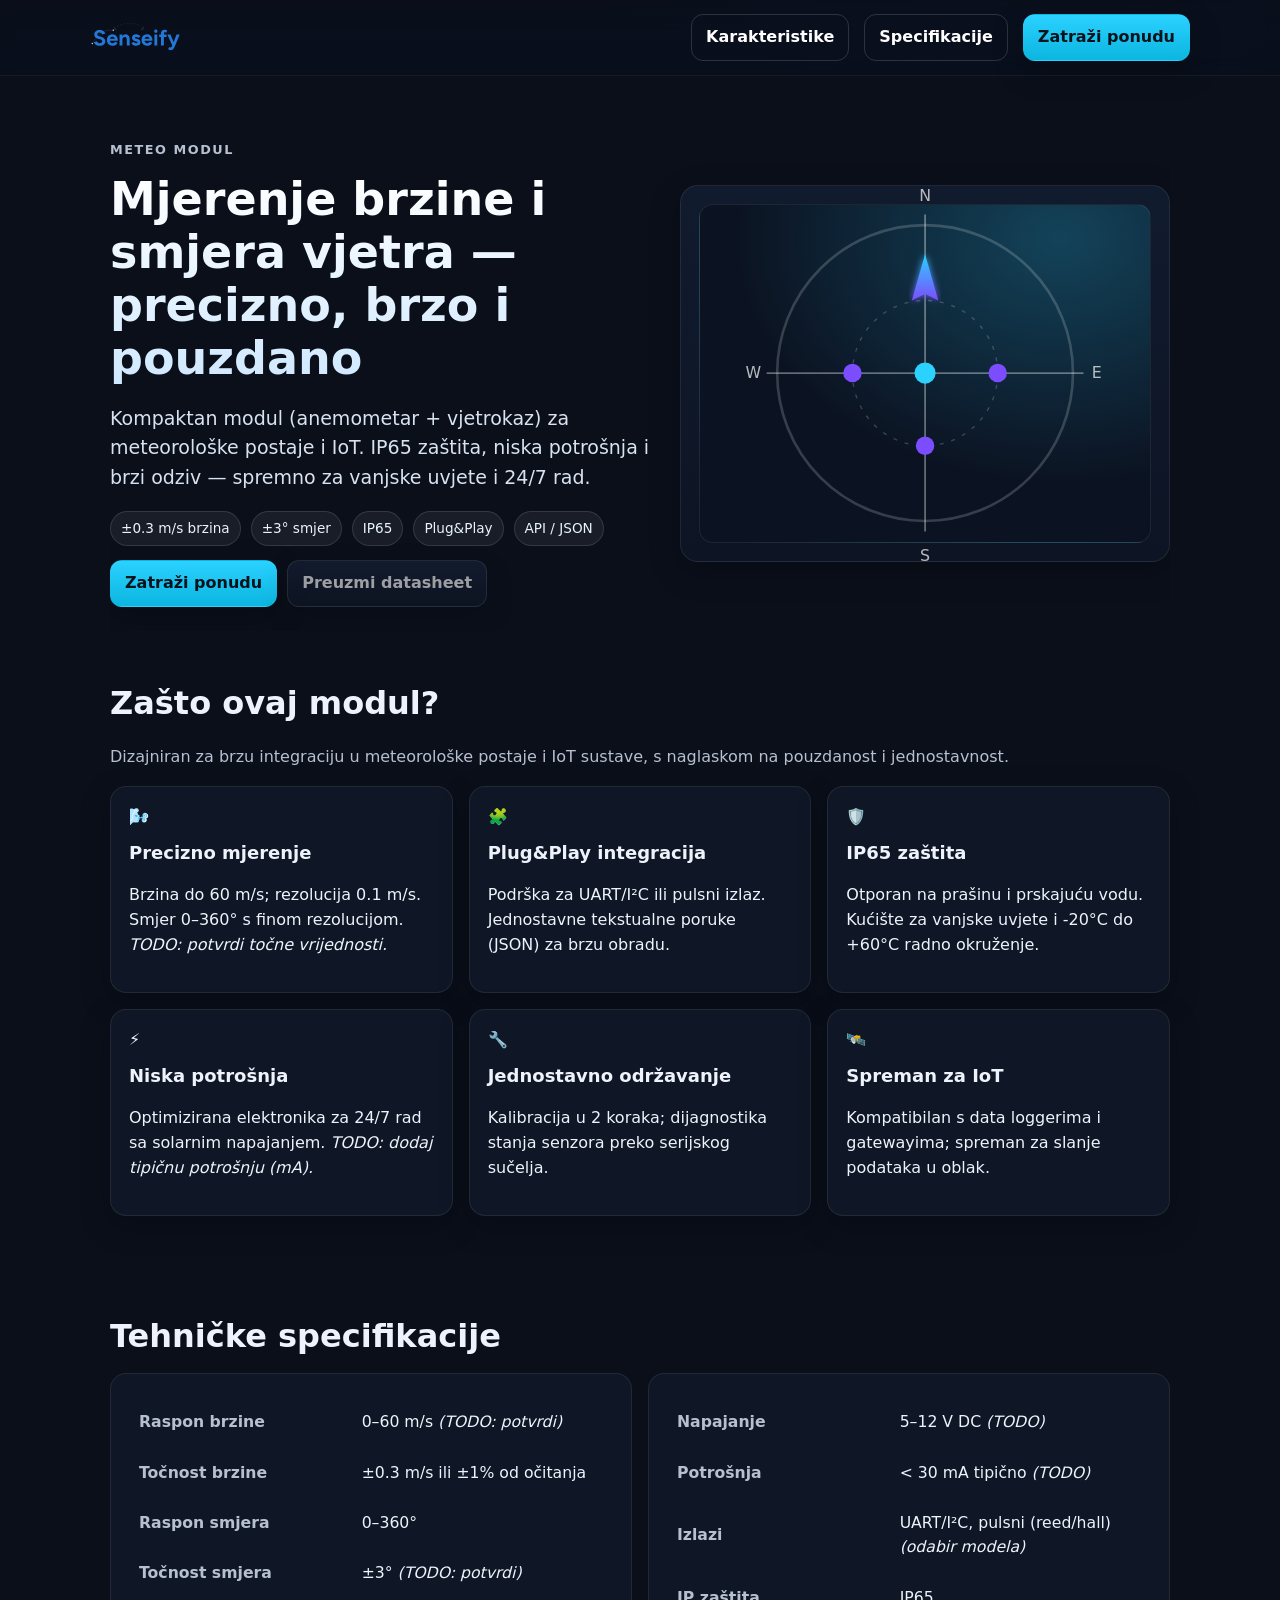
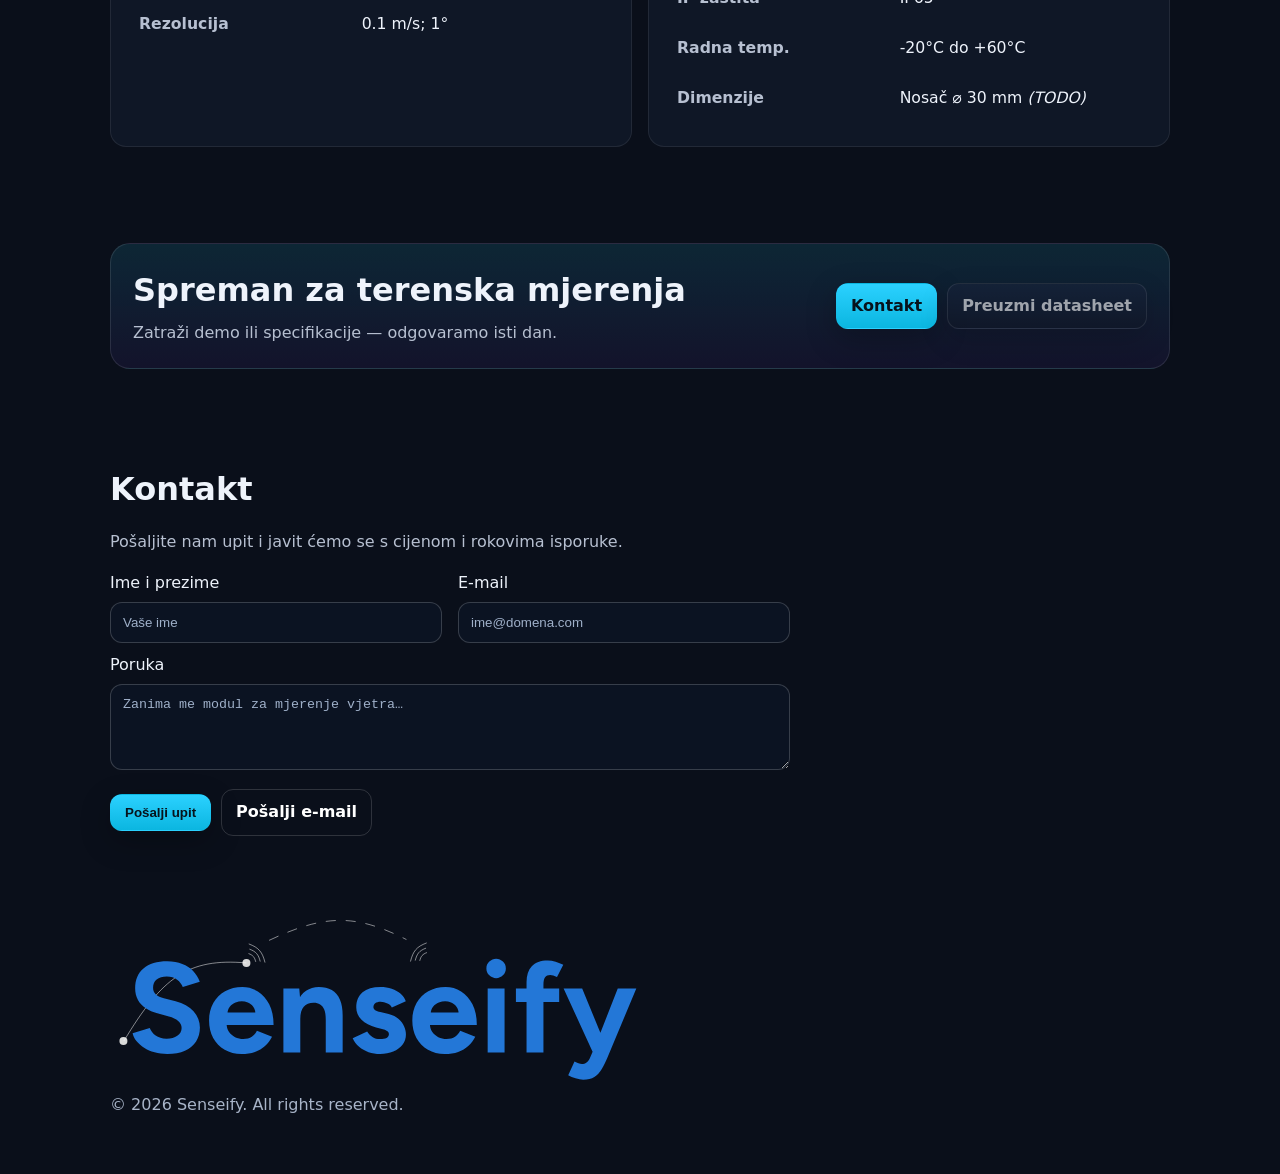
==== index.html @ 65cf5f2e "Update index.html" ====
<!doctype html>
<html lang="hr">
<head>
  <meta charset="utf-8" />
  <meta name="viewport" content="width=device-width,initial-scale=1" />
  <title>Modul za mjerenje brzine i smjera vjetra | Meteo</title>
  <meta name="description" cotent="Lagani i precizni modul za mjerenje brzine i smjera vjetra. Plug&Play integracija, IP65, niska potrošnja i brzi odziv. Idealno za meteorološke postaje i IoT." />
  <link rel="canonical" href="https://tvoja-domena.com/" />
  <meta name="theme-color" content="#0a2540" />

  <!-- Open Graph / Twitter -->
  <meta property="og:type" content="product" />
  <meta property="og:title" content="Modul: brzina i smjer vjetra — Meteo" />
  <meta property="og:description" content="Precizno mjerenje vjetra. IP65, Plug&Play, API. Spremno za integraciju." />
  <meta property="og:url" content="https://tvoja-domena.com/" />
  <meta property="og:image" content="https://tvoja-domena.com/og-image.jpg" /> <!-- TODO: zamijeni -->
  <meta name="twitter:card" content="summary_large_image" />

  <link rel="stylesheet" href="style.css">
</head>
<body>
  <a class="skip-link" href="#sadrzaj">Preskoči na sadržaj</a>

  <header>
    <div class="container nav" role="navigation" aria-label="Glavna navigacija">
      <div class="brand">
        <img src="assets/logo.svg" alt="Meteo logo" class="logo-img" />
      </div>
      <nav class="links" aria-label="Sekcije">
        <a class="btn ghost" href="#karakteristike">Karakteristike</a>
        <a class="btn ghost" href="#specifikacije">Specifikacije</a>
        <a class="btn primary" href="#kontakt">Zatraži ponudu</a>
      </nav>
    </div>
  </header>

  <main id="sadrzaj" class="container">
    <!-- HERO -->
    <section class="hero" aria-labelledby="naslov">
      <div class="hero-grid">
        <div>
          <div class="kicker">Meteo modul</div>
          <h1 id="naslov">Mjerenje brzine i smjera vjetra — precizno, brzo i pouzdano</h1>
          <p class="lead">
            Kompaktan modul (anemometar + vjetrokaz) za meteorološke postaje i IoT.
            IP65 zaštita, niska potrošnja i brzi odziv — spremno za vanjske uvjete i 24/7 rad.
          </p>

          <div class="badges" aria-label="Istaknute značajke">
            <span class="badge">±0.3 m/s brzina</span>
            <span class="badge">±3° smjer</span>
            <span class="badge">IP65</span>
            <span class="badge">Plug&Play</span>
            <span class="badge">API / JSON</span>
          </div>

          <div class="cta-buttons">
            <a class="btn primary" href="#kontakt">Zatraži ponudu</a>
            <a class="btn" href="#" aria-disabled="true" title="Uskoro">Preuzmi datasheet</a>
          </div>
        </div>

        <!-- Ilustracija (inline) -->
        <div class="hero-card">
          <div class="illus" role="img" aria-label="Ilustracija kompasa i brzine vjetra">
            <svg width="88%" viewBox="0 0 300 300" aria-hidden="true">
              <defs>
                <filter id="glow"><feGaussianBlur stdDeviation="3" result="b"/><feMerge><feMergeNode in="b"/><feMergeNode in="SourceGraphic"/></feMerge></filter>
              </defs>
              <circle cx="150" cy="150" r="112" fill="none" stroke="rgba(255,255,255,.18)" stroke-width="2"/>
              <g stroke="rgba(255,255,255,.5)" stroke-width="1">
                <line x1="150" y1="30" x2="150" y2="270"/>
                <line x1="30" y1="150" x2="270" y2="150"/>
              </g>
              <g fill="rgba(255,255,255,.7)" font-size="12" text-anchor="middle">
                <text x="150" y="20">N</text><text x="150" y="292">S</text>
                <text x="20" y="154">W</text><text x="280" y="154">E</text>
              </g>
              <polygon points="150,60 160,95 150,90 140,95" fill="url(#grad)" filter="url(#glow)"></polygon>
              <g>
                <line x1="150" y1="150" x2="150" y2="60" stroke="url(#grad)" stroke-width="6" stroke-linecap="round" filter="url(#glow)"/>
                <circle cx="150" cy="150" r="8" fill="#2bd1ff"/>
              </g>
              <defs>
                <linearGradient id="grad" x1="0" x2="0" y1="0" y2="1">
                  <stop offset="0%" stop-color="#2bd1ff"/><stop offset="100%" stop-color="#7c4dff"/>
                </linearGradient>
              </defs>
              <g transform="translate(150,150)">
                <circle r="55" fill="none" stroke="rgba(255,255,255,.2)" stroke-dasharray="3 6"/>
                <g>
                  <circle cx="55" cy="0" r="7" fill="#7c4dff"/>
                  <circle cx="-55" cy="0" r="7" fill="#7c4dff"/>
                  <circle cx="0" cy="55" r="7" fill="#7c4dff"/>
                </g>
              </g>
            </svg>
          </div>
        </div>
      </div>
    </section>

    <!-- KARAKTERISTIKE -->
    <section id="karakteristike" aria-labelledby="kar-title">
      <h2 id="kar-title" class="section-title">Zašto ovaj modul?</h2>
      <p class="muted">Dizajniran za brzu integraciju u meteorološke postaje i IoT sustave, s naglaskom na pouzdanost i jednostavnost.</p>

      <div class="grid features" role="list">
        <article class="feature" role="listitem">
          <div aria-hidden="true">🌬️</div>
          <h3>Precizno mjerenje</h3>
          <p>Brzina do 60 m/s; rezolucija 0.1 m/s. Smjer 0–360° s finom rezolucijom. <em>TODO: potvrdi točne vrijednosti.</em></p>
        </article>
        <article class="feature" role="listitem">
          <div aria-hidden="true">🧩</div>
          <h3>Plug&Play integracija</h3>
          <p>Podrška za UART/I²C ili pulsni izlaz. Jednostavne tekstualne poruke (JSON) za brzu obradu.</p>
        </article>
        <article class="feature" role="listitem">
          <div aria-hidden="true">🛡️</div>
          <h3>IP65 zaštita</h3>
          <p>Otporan na prašinu i prskajuću vodu. Kućište za vanjske uvjete i -20°C do +60°C radno okruženje.</p>
        </article>
        <article class="feature" role="listitem">
          <div aria-hidden="true">⚡</div>
          <h3>Niska potrošnja</h3>
          <p>Optimizirana elektronika za 24/7 rad sa solarnim napajanjem. <em>TODO: dodaj tipičnu potrošnju (mA).</em></p>
        </article>
        <article class="feature" role="listitem">
          <div aria-hidden="true">🔧</div>
          <h3>Jednostavno održavanje</h3>
          <p>Kalibracija u 2 koraka; dijagnostika stanja senzora preko serijskog sučelja.</p>
        </article>
        <article class="feature" role="listitem">
          <div aria-hidden="true">🛰️</div>
          <h3>Spreman za IoT</h3>
          <p>Kompatibilan s data loggerima i gatewayima; spreman za slanje podataka u oblak.</p>
        </article>
      </div>
    </section>

    <!-- SPECIFIKACIJE -->
    <section id="specifikacije" aria-labelledby="spec-title">
      <h2 id="spec-title" class="section-title">Tehničke specifikacije</h2>
      <div class="grid specs">
        <div class="spec-card">
          <table class="spec-table" aria-label="Tehničke specifikacije – mjerenje">
            <tr><th>Raspon brzine</th><td>0–60 m/s <em>(TODO: potvrdi)</em></td></tr>
            <tr><th>Točnost brzine</th><td>±0.3 m/s ili ±1% od očitanja</td></tr>
            <tr><th>Raspon smjera</th><td>0–360°</td></tr>
            <tr><th>Točnost smjera</th><td>±3° <em>(TODO: potvrdi)</em></td></tr>
            <tr><th>Rezolucija</th><td>0.1 m/s; 1°</td></tr>
          </table>
        </div>
        <div class="spec-card">
          <table class="spec-table" aria-label="Tehničke specifikacije – električne i mehaničke">
            <tr><th>Napajanje</th><td>5–12 V DC <em>(TODO)</em></td></tr>
            <tr><th>Potrošnja</th><td>&lt; 30 mA tipično <em>(TODO)</em></td></tr>
            <tr><th>Izlazi</th><td>UART/I²C, pulsni (reed/hall) <em>(odabir modela)</em></td></tr>
            <tr><th>IP zaštita</th><td>IP65</td></tr>
            <tr><th>Radna temp.</th><td>-20°C do +60°C</td></tr>
            <tr><th>Dimenzije</th><td>Nosač ⌀ 30 mm <em>(TODO)</em></td></tr>
          </table>
        </div>
      </div>
    </section>

    <!-- CTA -->
    <section aria-labelledby="cta-title">
      <div class="cta">
        <div>
          <h2 id="cta-title" class="section-title" style="margin:0">Spreman za terenska mjerenja</h2>
          <p class="muted" style="margin:.3em 0 0">Zatraži demo ili specifikacije — odgovaramo isti dan.</p>
        </div>
        <div class="cta-buttons">
          <a class="btn primary" href="#kontakt">Kontakt</a>
          <a class="btn" href="#" aria-disabled="true">Preuzmi datasheet</a>
        </div>
      </div>
    </section>

    <!-- KONTAKT -->
    <section id="kontakt" aria-labelledby="kontakt-title">
      <h2 id="kontakt-title" class="section-title">Kontakt</h2>
      <p class="muted">Pošaljite nam upit i javit ćemo se s cijenom i rokovima isporuke.</p>
      <form action="https://formspree.io/f/yourid" method="POST" style="max-width:680px" aria-label="Kontakt forma">
        <!-- Za GitHub Pages bez backenda možeš koristiti Formspree/Netlify Forms; zamijeni action. -->
        <div class="grid two">
          <label>Ime i prezime
            <input name="name" required placeholder="Vaše ime" />
          </label>
          <label>E-mail
            <input type="email" name="email" required placeholder="ime@domena.com" />
          </label>
        </div>
        <label class="block">Poruka
          <textarea name="message" rows="4" required placeholder="Zanima me modul za mjerenje vjetra…"></textarea>
        </label>
        <div class="actions">
          <button class="btn primary" type="submit">Pošalji upit</button>
          <a class="btn ghost" href="mailto:info@tvoja-domena.com">Pošalji e-mail</a>
        </div>
      </form>
    </section>
  </main>

  <footer>
     <div class="container">
    <div class="footer-card">
      <div class="footer-left">
        <img src="assets/logo.svg" alt="Senseify" class="footer-logo" />
      </div>
      <div class="footer-right">
        © <span id="year"></span> Senseify. All rights reserved.
      </div>
    </div>
  </div>
  </footer>

  <script>
    document.getElementById('year').textContent = new Date().getFullYear();
  </script>
</body>
</html>
---- style.css ----
:root{
  --bg: #0a0f1a;
  --card: #0f1726;
  --muted: #b7c0d1;
  --accent: #2bd1ff;
  --accent-2: #7c4dff;
  --txt: #eef3fb;
  --maxw: 1100px;
  --radius: 18px;
  --shadow: 0 10px 30px rgba(0,0,0,.25);
}
*{box-sizing:border-box}
html{scroll-behavior:smooth}
body{
  margin:0; font-family:system-ui,-apple-system,Segoe UI,Roboto,Ubuntu,"Helvetica Neue",Arial;
  color:var(--txt); background: radial-gradient(1200px 600px at 80% -10%, #11203a 0%, transparent 60%) , var(--bg);
  line-height:1.55;
}
a{color:var(--accent); text-decoration:none}
a:hover{text-decoration:underline}
.container{max-width:var(--maxw); margin:0 auto; padding:0 20px}

/* Header / Nav */
header{
  position:sticky; top:0; z-index:50; backdrop-filter:saturate(150%) blur(8px);
  background:linear-gradient(180deg, rgba(10,15,26,.85), rgba(10,15,26,.55));
  border-bottom:1px solid rgba(255,255,255,.05)
}
.nav{display:flex; align-items:center; justify-content:space-between; padding:14px 0;}
.brand{display:flex; align-items:center; gap:10px; font-weight:700}
.logo{
  width:28px; height:28px; border-radius:8px;
  background: conic-gradient(from 180deg at 50% 50%, var(--accent), var(--accent-2));
  box-shadow:0 0 0 2px rgba(255,255,255,.08) inset;
}
nav.links a.btn{margin-left:10px}
.logo-img {
  height: 28px;
  width: auto;
  display: block;
}
@media (max-width: 640px){
  .logo-img{ height: 24px; }
}
/* Buttons */
.btn{
  display:inline-flex; align-items:center; gap:8px; border:1px solid rgba(255,255,255,.15);
  background:linear-gradient(180deg, #18233b, #0f1726); color:white; padding:10px 14px; border-radius:12px;
  text-decoration:none; font-weight:600; box-shadow:var(--shadow);
}
.btn[aria-disabled="true"]{opacity:.6; pointer-events:none}
.btn.primary{border-color:transparent; background:linear-gradient(180deg, var(--accent), #0bb6e0); color:#07131c}
.btn.ghost{background:transparent; box-shadow:none}

/* Hero */
.hero{padding:64px 0 24px; position:relative; overflow:hidden;}
.hero-grid{display:grid; grid-template-columns:1.05fr .95fr; gap:28px; align-items:center;}
.kicker{color:var(--muted); letter-spacing:.12em; text-transform:uppercase; font-size:.8rem; font-weight:700}
h1{margin:.3em 0 .4em; font-size:clamp(28px, 4.2vw, 46px); line-height:1.15;
    background:linear-gradient(180deg,#fff,#cfe8ff); -webkit-background-clip:text; background-clip:text; color:transparent;}
.lead{color:#d8e2f1; font-size:clamp(16px, 1.8vw, 19px)}
.hero-card{background:linear-gradient(180deg,#111b2e,#0d1424); border:1px solid rgba(255,255,255,.08);
  border-radius:var(--radius); padding:18px; box-shadow:var(--shadow)}
.badges{display:flex; flex-wrap:wrap; gap:10px; margin:14px 0}
.badge{background:rgba(255,255,255,.06); border:1px solid rgba(255,255,255,.12);
  padding:6px 10px; border-radius:999px; font-size:.85rem; color:#e9f2ff}
.illus{width:100%; aspect-ratio:4/3; display:grid; place-items:center; border-radius:14px;
  background:radial-gradient(120% 120% at 80% 10%, rgba(43,209,255,.25), transparent 60%), #0b1322;
  border:1px solid rgba(255,255,255,.08)}
.cta-buttons{display:flex; gap:10px; flex-wrap:wrap}

/* Sections */
section{padding:48px 0}
.section-title{font-size:clamp(22px,3vw,32px); margin:0 0 12px}
.muted{color:var(--muted)}
.grid{display:grid; gap:16px}
.grid.two{grid-template-columns:1fr 1fr}
.features{grid-template-columns:repeat(3,minmax(0,1fr))}
.feature{background:var(--card); border:1px solid rgba(255,255,255,.08); border-radius:16px; padding:18px; box-shadow:var(--shadow)}
.feature h3{margin:10px 0 6px; font-size:18px}
.specs{grid-template-columns:1fr 1fr}
.spec-card{background:var(--card); border:1px solid rgba(255,255,255,.08); border-radius:16px; padding:18px}
.spec-table{width:100%; border-collapse:separate; border-spacing:0 10px; font-size:.98rem}
.spec-table th, .spec-table td{padding:8px 10px; text-align:left}
.spec-table th{color:var(--muted); font-weight:600; width:46%}
.cta{background:linear-gradient(180deg, rgba(43,209,255,.12), rgba(124,77,255,.08));
  border:1px solid rgba(255,255,255,.1); border-radius:20px; padding:22px; display:flex; flex-wrap:wrap; gap:12px; align-items:center; justify-content:space-between}

/* Forms */
input, textarea{
  width:100%; margin-top:6px; padding:12px 12px; border-radius:12px; border:1px solid rgba(255,255,255,.18);
  background:#0b1322; color:#eaf2ff; outline:none
}
input::placeholder, textarea::placeholder{color:#9fb0c9}
input:focus, textarea:focus{border-color:var(--accent)}
.block{display:block; margin-top:10px}
.actions{display:flex; gap:10px; margin-top:12px; align-items:center}

/* Footer */
footer{padding:36px 0 56px; color:#a8b4c8}
.small{font-size:.9rem}
.footer-row{display:flex; justify-content:space-between; gap:10px; flex-wrap:wrap}

/* Accessibility helpers */
.skip-link{position:absolute; left:-9999px; top:auto; width:1px; height:1px; overflow:hidden}
.skip-link:focus{left:8px; top:8px; width:auto; height:auto; padding:8px 10px; background:#fff; color:#000; border-radius:8px}

/* Responsive */
@media (max-width: 960px){
  .hero-grid{grid-template-columns:1fr}
  .features{grid-template-columns:1fr 1fr}
  .specs{grid-template-columns:1fr}
  .grid.two{grid-template-columns:1fr}
}
@media (prefers-reduced-motion: reduce){
  *{animation:none!important; transition:none!important}
}
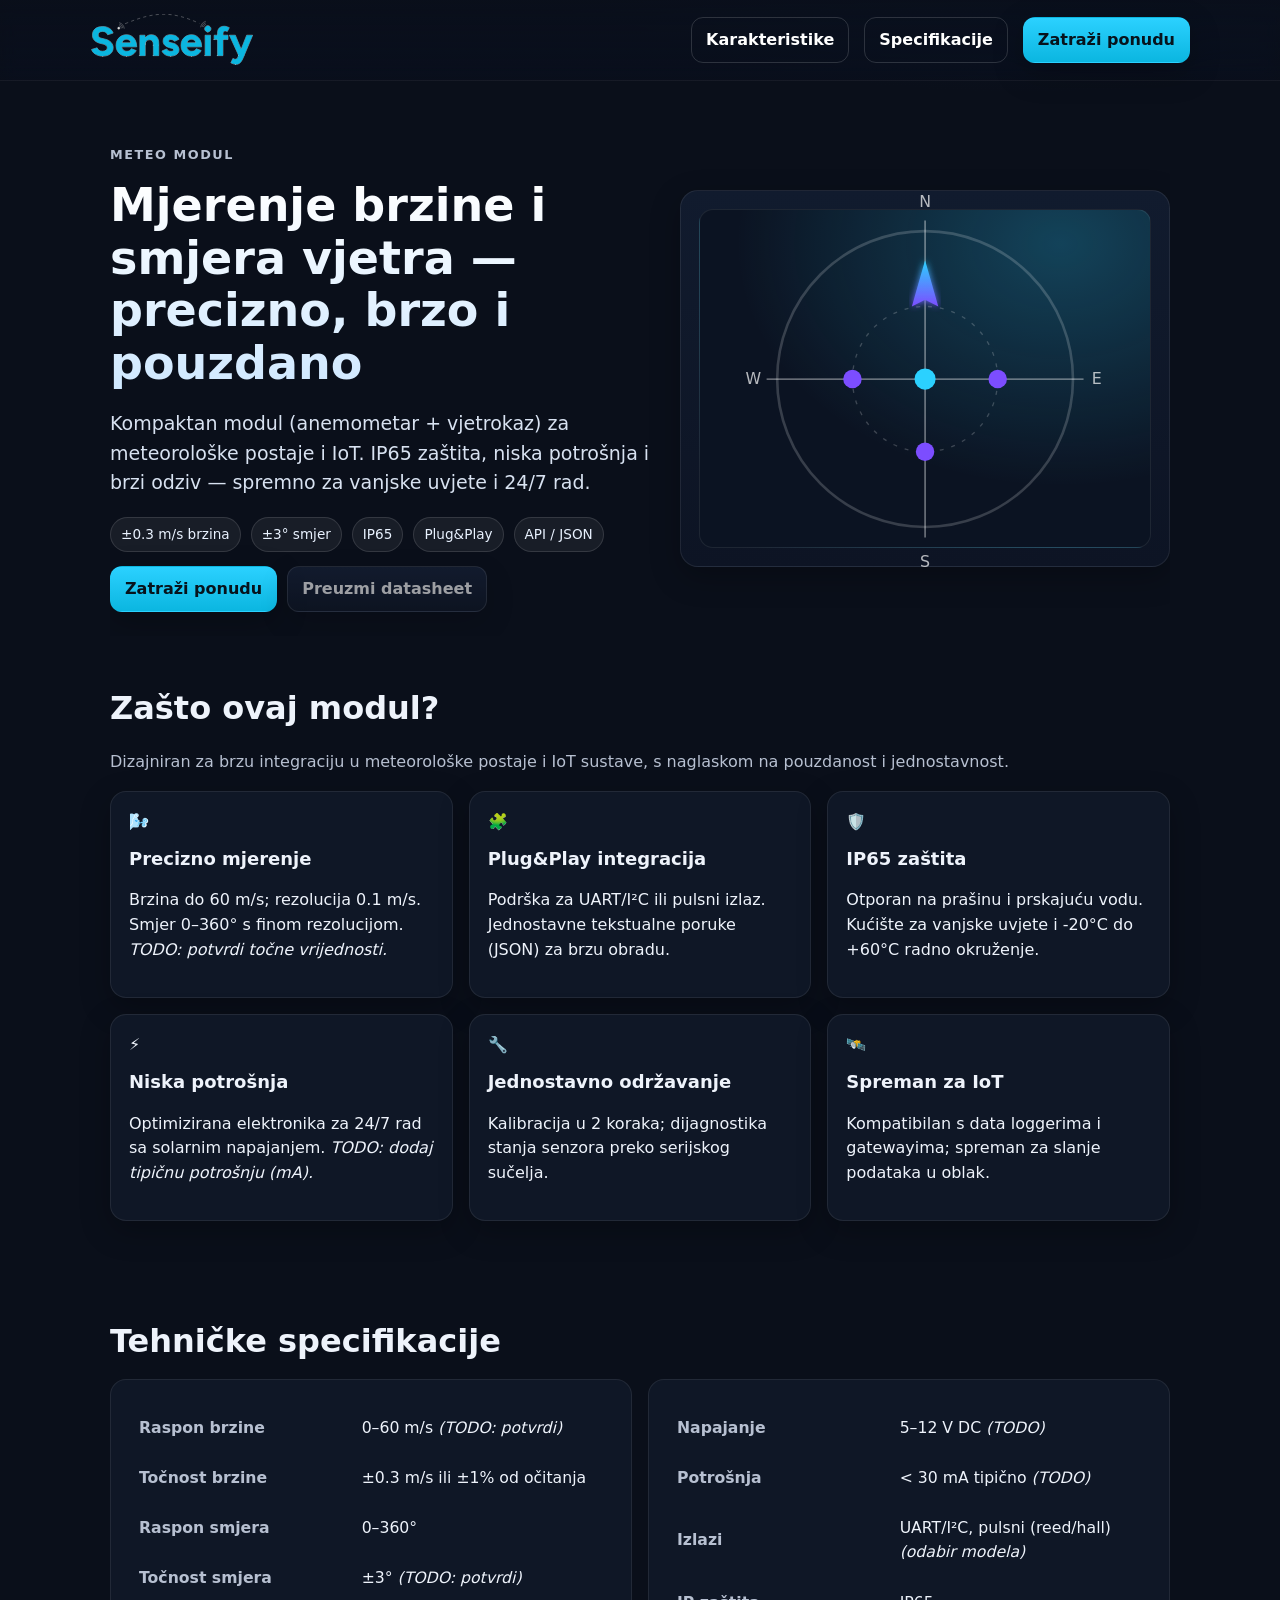
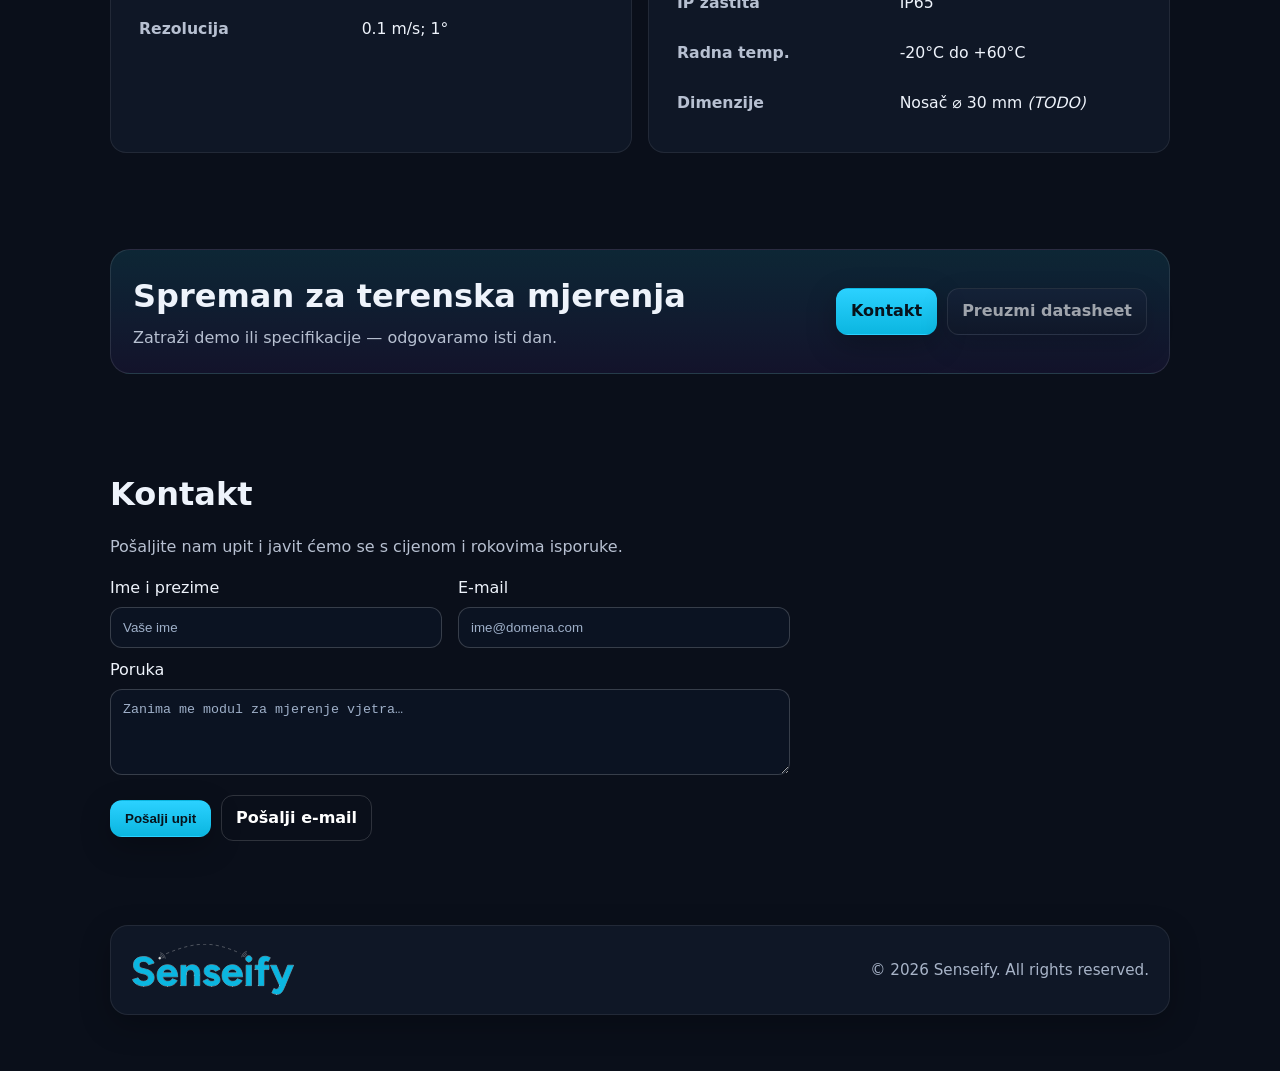
==== commit 6c70bf9e: "Update index.html" ====
--- a/index.html
+++ b/index.html
@@ -7,6 +7,7 @@
   <meta name="description" cotent="Lagani i precizni modul za mjerenje brzine i smjera vjetra. Plug&Play integracija, IP65, niska potrošnja i brzi odziv. Idealno za meteorološke postaje i IoT." />
   <link rel="canonical" href="https://tvoja-domena.com/" />
   <meta name="theme-color" content="#0a2540" />
+  <meta name="robots" content="index,follow" data-next-head>
 
   <!-- Open Graph / Twitter -->
   <meta property="og:type" content="product" />
--- a/style.css
+++ b/style.css
@@ -35,7 +35,7 @@
 }
 nav.links a.btn{margin-left:10px}
 .logo-img {
-  height: 28px;
+  height: 52px;
   width: auto;
   display: block;
 }
@@ -101,6 +101,39 @@
 .small{font-size:.9rem}
 .footer-row{display:flex; justify-content:space-between; gap:10px; flex-wrap:wrap}
 
+.footer-card{
+  background: #0f1726;                 /* var(--card) nijansa */
+  border: 1px solid rgba(255,255,255,.08);
+  border-radius: 18px;                  /* kao var(--radius) */
+  padding: 18px 20px;
+  display: flex;
+  align-items: center;
+  justify-content: space-between;
+  gap: 16px;
+  box-shadow: 0 10px 30px rgba(0,0,0,.25); /* var(--shadow) */
+}
+
+.footer-logo{
+  height: 52px;    /* uskladi s headerom; može i 24px */
+  width: auto;
+  display: block;
+  /* po želji: filter za lagani “tint” na tamnoj podlozi */
+  /* filter: drop-shadow(0 0 1px rgba(0,0,0,.2)); */
+}
+
+.footer-right{
+  color: #a8b4c8;  /* kao .small/ muted nijansa */
+  font-size: .95rem;
+}
+
+/* Mobile stack */
+@media (max-width: 640px){
+  .footer-card{
+    flex-direction: column;
+    align-items: flex-start;
+  }
+}
+
 /* Accessibility helpers */
 .skip-link{position:absolute; left:-9999px; top:auto; width:1px; height:1px; overflow:hidden}
 .skip-link:focus{left:8px; top:8px; width:auto; height:auto; padding:8px 10px; background:#fff; color:#000; border-radius:8px}
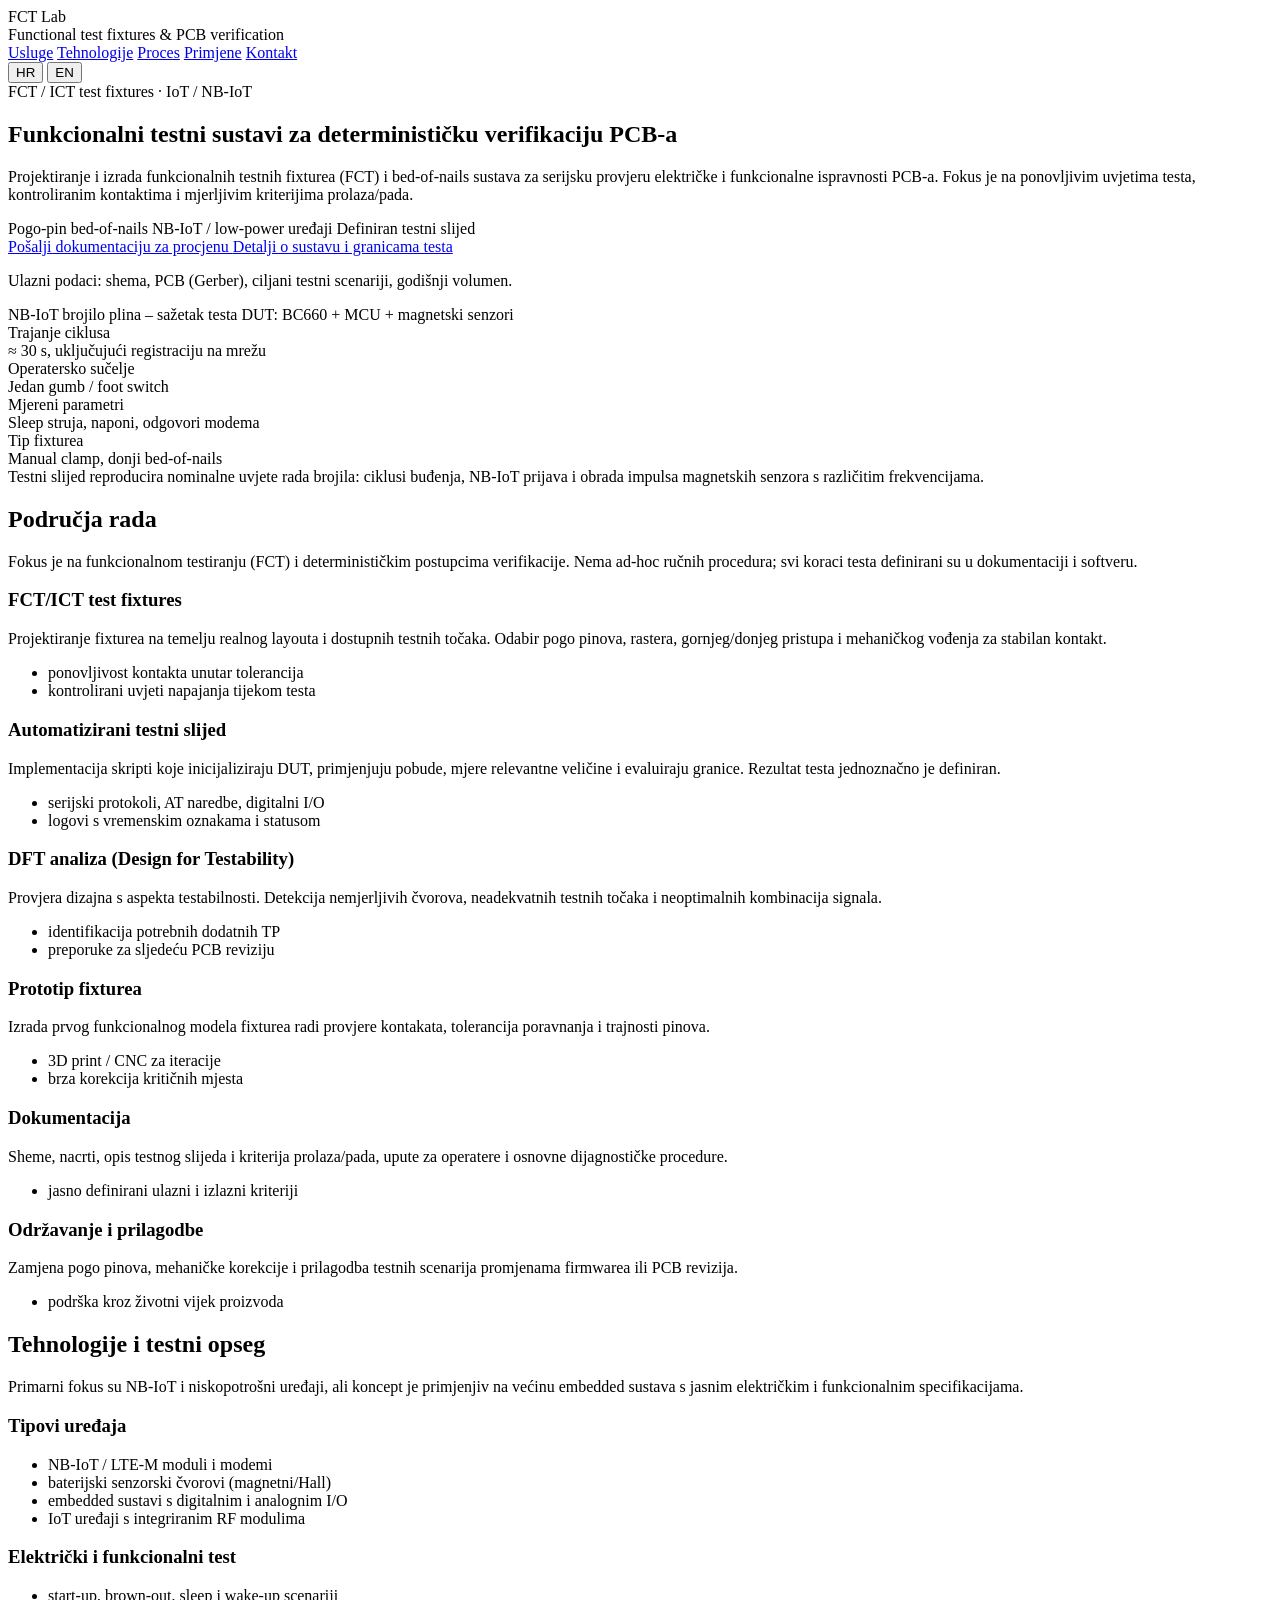
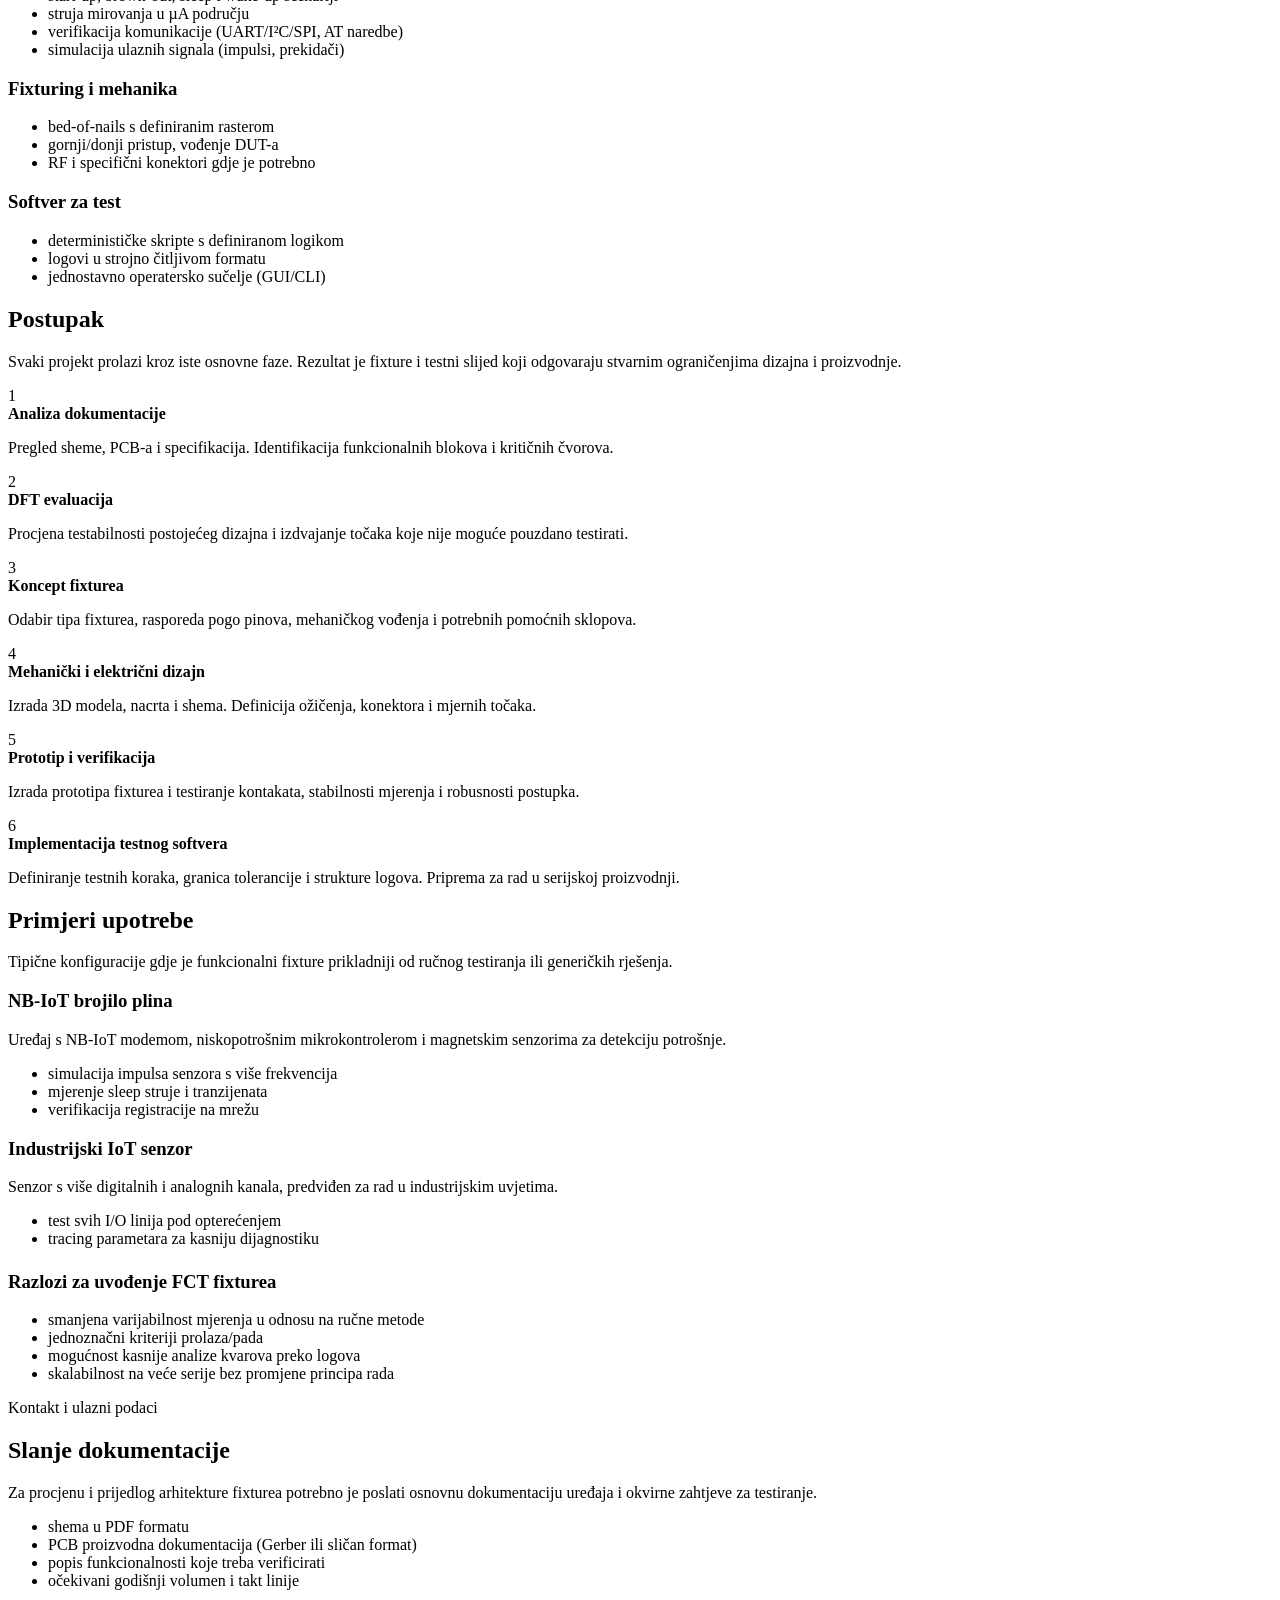
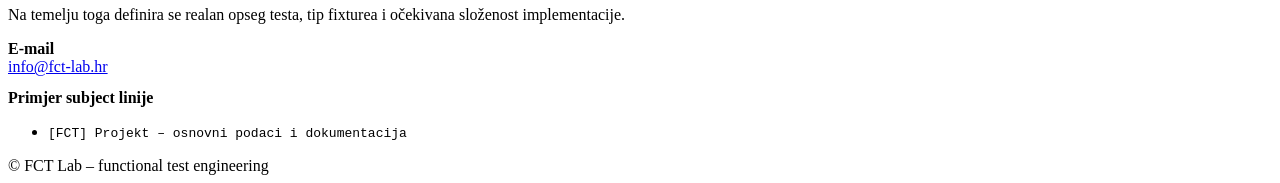
==== commit b625cd30: "Update index.html" ====
--- a/index.html
+++ b/index.html
@@ -1,225 +1,377 @@
-<!doctype html>
+<!DOCTYPE html>
 <html lang="hr">
 <head>
-  <meta charset="utf-8" />
-  <meta name="viewport" content="width=device-width,initial-scale=1" />
-  <title>Modul za mjerenje brzine i smjera vjetra | Meteo</title>
-  <meta name="description" cotent="Lagani i precizni modul za mjerenje brzine i smjera vjetra. Plug&Play integracija, IP65, niska potrošnja i brzi odziv. Idealno za meteorološke postaje i IoT." />
-  <link rel="canonical" href="https://tvoja-domena.com/" />
-  <meta name="theme-color" content="#0a2540" />
-  <meta name="robots" content="index,follow" data-next-head>
-
-  <!-- Open Graph / Twitter -->
-  <meta property="og:type" content="product" />
-  <meta property="og:title" content="Modul: brzina i smjer vjetra — Meteo" />
-  <meta property="og:description" content="Precizno mjerenje vjetra. IP65, Plug&Play, API. Spremno za integraciju." />
-  <meta property="og:url" content="https://tvoja-domena.com/" />
-  <meta property="og:image" content="https://tvoja-domena.com/og-image.jpg" /> <!-- TODO: zamijeni -->
-  <meta name="twitter:card" content="summary_large_image" />
-
-  <link rel="stylesheet" href="style.css">
+  <meta charset="UTF-8">
+  <title>FCT Lab – Functional Test Fixtures & PCB Verification</title>
+  <meta name="viewport" content="width=device-width, initial-scale=1">
+  <meta name="description" content="Design of functional test fixtures (FCT) and automated PCB test systems for IoT / NB-IoT and low-power embedded devices.">
+  <link rel="stylesheet" href="styles.css">
+  <script src="main.js" defer></script>
 </head>
 <body>
-  <a class="skip-link" href="#sadrzaj">Preskoči na sadržaj</a>
-
   <header>
-    <div class="container nav" role="navigation" aria-label="Glavna navigacija">
-      <div class="brand">
-        <img src="assets/logo.svg" alt="Meteo logo" class="logo-img" />
-      </div>
-      <nav class="links" aria-label="Sekcije">
-        <a class="btn ghost" href="#karakteristike">Karakteristike</a>
-        <a class="btn ghost" href="#specifikacije">Specifikacije</a>
-        <a class="btn primary" href="#kontakt">Zatraži ponudu</a>
-      </nav>
+    <div class="nav">
+      <div>
+        <div class="logo" data-i18n="header.logo">FCT Lab</div>
+        <div class="tagline" data-i18n="header.tagline">Functional test fixtures & PCB verification</div>
+      </div>
+      <div class="nav-right">
+        <nav class="nav-links">
+          <a href="#services" data-i18n="nav.services">Usluge</a>
+          <a href="#technologies" data-i18n="nav.technologies">Tehnologije</a>
+          <a href="#process" data-i18n="nav.process">Proces</a>
+          <a href="#use-cases" data-i18n="nav.use_cases">Primjene</a>
+          <a href="#contact" data-i18n="nav.contact">Kontakt</a>
+        </nav>
+        <div class="lang-switch" aria-label="Language switch">
+          <button class="lang-btn active" data-lang="hr">HR</button>
+          <button class="lang-btn" data-lang="en">EN</button>
+        </div>
+      </div>
     </div>
   </header>
 
-  <main id="sadrzaj" class="container">
+  <main>
     <!-- HERO -->
-    <section class="hero" aria-labelledby="naslov">
-      <div class="hero-grid">
+    <section class="hero">
+      <div>
+        <div class="hero-kicker" data-i18n="hero.kicker">
+          FCT / ICT test fixtures · IoT / NB-IoT
+        </div>
+        <h1 class="hero-title" data-i18n="hero.title">
+          Funkcionalni testni sustavi za determinističku verifikaciju PCB-a
+        </h1>
+        <p class="hero-subtitle" data-i18n="hero.subtitle">
+          Projektiranje i izrada funkcionalnih testnih fixturea (FCT) i bed-of-nails sustava za serijsku
+          provjeru električke i funkcionalne ispravnosti PCB-a. Fokus je na ponovljivim uvjetima testa,
+          kontroliranim kontaktima i mjerljivim kriterijima prolaza/pada.
+        </p>
+
+        <div class="hero-badges">
+          <span class="badge" data-i18n="hero.badge_1">Pogo-pin bed-of-nails</span>
+          <span class="badge" data-i18n="hero.badge_2">NB-IoT / low-power uređaji</span>
+          <span class="badge" data-i18n="hero.badge_3">Definiran testni slijed</span>
+        </div>
+
+        <div class="hero-cta">
+          <a href="#contact" class="btn-primary" data-i18n="hero.cta_primary">
+            Pošalji dokumentaciju za procjenu
+          </a>
+          <a href="#services" class="btn-ghost" data-i18n="hero.cta_secondary">
+            Detalji o sustavu i granicama testa
+          </a>
+        </div>
+        <p class="hero-note" data-i18n="hero.note">
+          Ulazni podaci: shema, PCB (Gerber), ciljani testni scenariji, godišnji volumen.
+        </p>
+      </div>
+
+      <aside class="hero-card" aria-label="Example FCT profile">
+        <div class="hero-card-header">
+          <span data-i18n="hero.card_title">NB-IoT brojilo plina – sažetak testa</span>
+          <span class="hero-card-chip" data-i18n="hero.card_chip">DUT: BC660 + MCU + magnetski senzori</span>
+        </div>
+        <div class="hero-grid">
+          <div class="hero-metric">
+            <div class="hero-metric-label" data-i18n="hero.m1_label">Trajanje ciklusa</div>
+            <div class="hero-metric-value" data-i18n="hero.m1_value">≈ 30 s, uključujući registraciju na mrežu</div>
+          </div>
+          <div class="hero-metric">
+            <div class="hero-metric-label" data-i18n="hero.m2_label">Operatersko sučelje</div>
+            <div class="hero-metric-value" data-i18n="hero.m2_value">Jedan gumb / foot switch</div>
+          </div>
+          <div class="hero-metric">
+            <div class="hero-metric-label" data-i18n="hero.m3_label">Mjereni parametri</div>
+            <div class="hero-metric-value" data-i18n="hero.m3_value">Sleep struja, naponi, odgovori modema</div>
+          </div>
+          <div class="hero-metric">
+            <div class="hero-metric-label" data-i18n="hero.m4_label">Tip fixturea</div>
+            <div class="hero-metric-value" data-i18n="hero.m4_value">Manual clamp, donji bed-of-nails</div>
+          </div>
+        </div>
+        <div class="hero-card-footer" data-i18n="hero.card_footer">
+          Testni slijed reproducira nominalne uvjete rada brojila: ciklusi buđenja, NB-IoT prijava i obrada impulsa
+          magnetskih senzora s različitim frekvencijama.
+        </div>
+      </aside>
+    </section>
+
+    <!-- SERVICES -->
+    <section id="services">
+      <h2 class="section-title" data-i18n="services.title">Područja rada</h2>
+      <p class="section-subtitle" data-i18n="services.subtitle">
+        Fokus je na funkcionalnom testiranju (FCT) i determinističkim postupcima verifikacije. Nema ad-hoc ručnih procedura;
+        svi koraci testa definirani su u dokumentaciji i softveru.
+      </p>
+
+      <div class="grid grid-3">
+        <article class="card">
+          <h3 data-i18n="services.s1_title">FCT/ICT test fixtures</h3>
+          <p data-i18n="services.s1_body">
+            Projektiranje fixturea na temelju realnog layouta i dostupnih testnih točaka. Odabir pogo pinova, rastera,
+            gornjeg/donjeg pristupa i mehaničkog vođenja za stabilan kontakt.
+          </p>
+          <ul>
+            <li data-i18n="services.s1_li1">ponovljivost kontakta unutar tolerancija</li>
+            <li data-i18n="services.s1_li2">kontrolirani uvjeti napajanja tijekom testa</li>
+          </ul>
+        </article>
+
+        <article class="card">
+          <h3 data-i18n="services.s2_title">Automatizirani testni slijed</h3>
+          <p data-i18n="services.s2_body">
+            Implementacija skripti koje inicijaliziraju DUT, primjenjuju pobude, mjere relevantne veličine i evaluiraju
+            granice. Rezultat testa jednoznačno je definiran.
+          </p>
+          <ul>
+            <li data-i18n="services.s2_li1">serijski protokoli, AT naredbe, digitalni I/O</li>
+            <li data-i18n="services.s2_li2">logovi s vremenskim oznakama i statusom</li>
+          </ul>
+        </article>
+
+        <article class="card">
+          <h3 data-i18n="services.s3_title">DFT analiza (Design for Testability)</h3>
+          <p data-i18n="services.s3_body">
+            Provjera dizajna s aspekta testabilnosti. Detekcija nemjerljivih čvorova, neadekvatnih testnih točaka i
+            neoptimalnih kombinacija signala.
+          </p>
+          <ul>
+            <li data-i18n="services.s3_li1">identifikacija potrebnih dodatnih TP</li>
+            <li data-i18n="services.s3_li2">preporuke za sljedeću PCB reviziju</li>
+          </ul>
+        </article>
+
+        <article class="card">
+          <h3 data-i18n="services.s4_title">Prototip fixturea</h3>
+          <p data-i18n="services.s4_body">
+            Izrada prvog funkcionalnog modela fixturea radi provjere kontakata, tolerancija poravnanja i trajnosti pinova.
+          </p>
+          <ul>
+            <li data-i18n="services.s4_li1">3D print / CNC za iteracije</li>
+            <li data-i18n="services.s4_li2">brza korekcija kritičnih mjesta</li>
+          </ul>
+        </article>
+
+        <article class="card">
+          <h3 data-i18n="services.s5_title">Dokumentacija</h3>
+          <p data-i18n="services.s5_body">
+            Sheme, nacrti, opis testnog slijeda i kriterija prolaza/pada, upute za operatere i osnovne dijagnostičke procedure.
+          </p>
+          <ul>
+            <li data-i18n="services.s5_li1">jasno definirani ulazni i izlazni kriteriji</li>
+          </ul>
+        </article>
+
+        <article class="card">
+          <h3 data-i18n="services.s6_title">Održavanje i prilagodbe</h3>
+          <p data-i18n="services.s6_body">
+            Zamjena pogo pinova, mehaničke korekcije i prilagodba testnih scenarija promjenama firmwarea ili PCB revizija.
+          </p>
+          <ul>
+            <li data-i18n="services.s6_li1">podrška kroz životni vijek proizvoda</li>
+          </ul>
+        </article>
+      </div>
+    </section>
+
+    <!-- TECHNOLOGIES -->
+    <section id="technologies">
+      <h2 class="section-title" data-i18n="tech.title">Tehnologije i testni opseg</h2>
+      <p class="section-subtitle" data-i18n="tech.subtitle">
+        Primarni fokus su NB-IoT i niskopotrošni uređaji, ali koncept je primjenjiv na većinu embedded sustava s jasnim
+        električkim i funkcionalnim specifikacijama.
+      </p>
+
+      <div class="two-col">
         <div>
-          <div class="kicker">Meteo modul</div>
-          <h1 id="naslov">Mjerenje brzine i smjera vjetra — precizno, brzo i pouzdano</h1>
-          <p class="lead">
-            Kompaktan modul (anemometar + vjetrokaz) za meteorološke postaje i IoT.
-            IP65 zaštita, niska potrošnja i brzi odziv — spremno za vanjske uvjete i 24/7 rad.
-          </p>
-
-          <div class="badges" aria-label="Istaknute značajke">
-            <span class="badge">±0.3 m/s brzina</span>
-            <span class="badge">±3° smjer</span>
-            <span class="badge">IP65</span>
-            <span class="badge">Plug&Play</span>
-            <span class="badge">API / JSON</span>
-          </div>
-
-          <div class="cta-buttons">
-            <a class="btn primary" href="#kontakt">Zatraži ponudu</a>
-            <a class="btn" href="#" aria-disabled="true" title="Uskoro">Preuzmi datasheet</a>
-          </div>
-        </div>
-
-        <!-- Ilustracija (inline) -->
-        <div class="hero-card">
-          <div class="illus" role="img" aria-label="Ilustracija kompasa i brzine vjetra">
-            <svg width="88%" viewBox="0 0 300 300" aria-hidden="true">
-              <defs>
-                <filter id="glow"><feGaussianBlur stdDeviation="3" result="b"/><feMerge><feMergeNode in="b"/><feMergeNode in="SourceGraphic"/></feMerge></filter>
-              </defs>
-              <circle cx="150" cy="150" r="112" fill="none" stroke="rgba(255,255,255,.18)" stroke-width="2"/>
-              <g stroke="rgba(255,255,255,.5)" stroke-width="1">
-                <line x1="150" y1="30" x2="150" y2="270"/>
-                <line x1="30" y1="150" x2="270" y2="150"/>
-              </g>
-              <g fill="rgba(255,255,255,.7)" font-size="12" text-anchor="middle">
-                <text x="150" y="20">N</text><text x="150" y="292">S</text>
-                <text x="20" y="154">W</text><text x="280" y="154">E</text>
-              </g>
-              <polygon points="150,60 160,95 150,90 140,95" fill="url(#grad)" filter="url(#glow)"></polygon>
-              <g>
-                <line x1="150" y1="150" x2="150" y2="60" stroke="url(#grad)" stroke-width="6" stroke-linecap="round" filter="url(#glow)"/>
-                <circle cx="150" cy="150" r="8" fill="#2bd1ff"/>
-              </g>
-              <defs>
-                <linearGradient id="grad" x1="0" x2="0" y1="0" y2="1">
-                  <stop offset="0%" stop-color="#2bd1ff"/><stop offset="100%" stop-color="#7c4dff"/>
-                </linearGradient>
-              </defs>
-              <g transform="translate(150,150)">
-                <circle r="55" fill="none" stroke="rgba(255,255,255,.2)" stroke-dasharray="3 6"/>
-                <g>
-                  <circle cx="55" cy="0" r="7" fill="#7c4dff"/>
-                  <circle cx="-55" cy="0" r="7" fill="#7c4dff"/>
-                  <circle cx="0" cy="55" r="7" fill="#7c4dff"/>
-                </g>
-              </g>
-            </svg>
-          </div>
-        </div>
-      </div>
-    </section>
-
-    <!-- KARAKTERISTIKE -->
-    <section id="karakteristike" aria-labelledby="kar-title">
-      <h2 id="kar-title" class="section-title">Zašto ovaj modul?</h2>
-      <p class="muted">Dizajniran za brzu integraciju u meteorološke postaje i IoT sustave, s naglaskom na pouzdanost i jednostavnost.</p>
-
-      <div class="grid features" role="list">
-        <article class="feature" role="listitem">
-          <div aria-hidden="true">🌬️</div>
-          <h3>Precizno mjerenje</h3>
-          <p>Brzina do 60 m/s; rezolucija 0.1 m/s. Smjer 0–360° s finom rezolucijom. <em>TODO: potvrdi točne vrijednosti.</em></p>
-        </article>
-        <article class="feature" role="listitem">
-          <div aria-hidden="true">🧩</div>
-          <h3>Plug&Play integracija</h3>
-          <p>Podrška za UART/I²C ili pulsni izlaz. Jednostavne tekstualne poruke (JSON) za brzu obradu.</p>
-        </article>
-        <article class="feature" role="listitem">
-          <div aria-hidden="true">🛡️</div>
-          <h3>IP65 zaštita</h3>
-          <p>Otporan na prašinu i prskajuću vodu. Kućište za vanjske uvjete i -20°C do +60°C radno okruženje.</p>
-        </article>
-        <article class="feature" role="listitem">
-          <div aria-hidden="true">⚡</div>
-          <h3>Niska potrošnja</h3>
-          <p>Optimizirana elektronika za 24/7 rad sa solarnim napajanjem. <em>TODO: dodaj tipičnu potrošnju (mA).</em></p>
-        </article>
-        <article class="feature" role="listitem">
-          <div aria-hidden="true">🔧</div>
-          <h3>Jednostavno održavanje</h3>
-          <p>Kalibracija u 2 koraka; dijagnostika stanja senzora preko serijskog sučelja.</p>
-        </article>
-        <article class="feature" role="listitem">
-          <div aria-hidden="true">🛰️</div>
-          <h3>Spreman za IoT</h3>
-          <p>Kompatibilan s data loggerima i gatewayima; spreman za slanje podataka u oblak.</p>
-        </article>
-      </div>
-    </section>
-
-    <!-- SPECIFIKACIJE -->
-    <section id="specifikacije" aria-labelledby="spec-title">
-      <h2 id="spec-title" class="section-title">Tehničke specifikacije</h2>
-      <div class="grid specs">
-        <div class="spec-card">
-          <table class="spec-table" aria-label="Tehničke specifikacije – mjerenje">
-            <tr><th>Raspon brzine</th><td>0–60 m/s <em>(TODO: potvrdi)</em></td></tr>
-            <tr><th>Točnost brzine</th><td>±0.3 m/s ili ±1% od očitanja</td></tr>
-            <tr><th>Raspon smjera</th><td>0–360°</td></tr>
-            <tr><th>Točnost smjera</th><td>±3° <em>(TODO: potvrdi)</em></td></tr>
-            <tr><th>Rezolucija</th><td>0.1 m/s; 1°</td></tr>
-          </table>
-        </div>
-        <div class="spec-card">
-          <table class="spec-table" aria-label="Tehničke specifikacije – električne i mehaničke">
-            <tr><th>Napajanje</th><td>5–12 V DC <em>(TODO)</em></td></tr>
-            <tr><th>Potrošnja</th><td>&lt; 30 mA tipično <em>(TODO)</em></td></tr>
-            <tr><th>Izlazi</th><td>UART/I²C, pulsni (reed/hall) <em>(odabir modela)</em></td></tr>
-            <tr><th>IP zaštita</th><td>IP65</td></tr>
-            <tr><th>Radna temp.</th><td>-20°C do +60°C</td></tr>
-            <tr><th>Dimenzije</th><td>Nosač ⌀ 30 mm <em>(TODO)</em></td></tr>
-          </table>
-        </div>
-      </div>
-    </section>
-
-    <!-- CTA -->
-    <section aria-labelledby="cta-title">
-      <div class="cta">
+          <div class="card">
+            <h3 data-i18n="tech.t1_title">Tipovi uređaja</h3>
+            <ul>
+              <li data-i18n="tech.t1_li1">NB-IoT / LTE-M moduli i modemi</li>
+              <li data-i18n="tech.t1_li2">baterijski senzorski čvorovi (magnetni/Hall)</li>
+              <li data-i18n="tech.t1_li3">embedded sustavi s digitalnim i analognim I/O</li>
+              <li data-i18n="tech.t1_li4">IoT uređaji s integriranim RF modulima</li>
+            </ul>
+          </div>
+
+          <div class="card">
+            <h3 data-i18n="tech.t2_title">Električki i funkcionalni test</h3>
+            <ul>
+              <li data-i18n="tech.t2_li1">start-up, brown-out, sleep i wake-up scenariji</li>
+              <li data-i18n="tech.t2_li2">struja mirovanja u µA području</li>
+              <li data-i18n="tech.t2_li3">verifikacija komunikacije (UART/I²C/SPI, AT naredbe)</li>
+              <li data-i18n="tech.t2_li4">simulacija ulaznih signala (impulsi, prekidači)</li>
+            </ul>
+          </div>
+        </div>
+
         <div>
-          <h2 id="cta-title" class="section-title" style="margin:0">Spreman za terenska mjerenja</h2>
-          <p class="muted" style="margin:.3em 0 0">Zatraži demo ili specifikacije — odgovaramo isti dan.</p>
-        </div>
-        <div class="cta-buttons">
-          <a class="btn primary" href="#kontakt">Kontakt</a>
-          <a class="btn" href="#" aria-disabled="true">Preuzmi datasheet</a>
-        </div>
-      </div>
-    </section>
-
-    <!-- KONTAKT -->
-    <section id="kontakt" aria-labelledby="kontakt-title">
-      <h2 id="kontakt-title" class="section-title">Kontakt</h2>
-      <p class="muted">Pošaljite nam upit i javit ćemo se s cijenom i rokovima isporuke.</p>
-      <form action="https://formspree.io/f/yourid" method="POST" style="max-width:680px" aria-label="Kontakt forma">
-        <!-- Za GitHub Pages bez backenda možeš koristiti Formspree/Netlify Forms; zamijeni action. -->
-        <div class="grid two">
-          <label>Ime i prezime
-            <input name="name" required placeholder="Vaše ime" />
-          </label>
-          <label>E-mail
-            <input type="email" name="email" required placeholder="ime@domena.com" />
-          </label>
-        </div>
-        <label class="block">Poruka
-          <textarea name="message" rows="4" required placeholder="Zanima me modul za mjerenje vjetra…"></textarea>
-        </label>
-        <div class="actions">
-          <button class="btn primary" type="submit">Pošalji upit</button>
-          <a class="btn ghost" href="mailto:info@tvoja-domena.com">Pošalji e-mail</a>
-        </div>
-      </form>
+          <div class="card">
+            <h3 data-i18n="tech.t3_title">Fixturing i mehanika</h3>
+            <ul>
+              <li data-i18n="tech.t3_li1">bed-of-nails s definiranim rasterom</li>
+              <li data-i18n="tech.t3_li2">gornji/donji pristup, vođenje DUT-a</li>
+              <li data-i18n="tech.t3_li3">RF i specifični konektori gdje je potrebno</li>
+            </ul>
+          </div>
+
+          <div class="card">
+            <h3 data-i18n="tech.t4_title">Softver za test</h3>
+            <ul>
+              <li data-i18n="tech.t4_li1">determinističke skripte s definiranom logikom</li>
+              <li data-i18n="tech.t4_li2">logovi u strojno čitljivom formatu</li>
+              <li data-i18n="tech.t4_li3">jednostavno operatersko sučelje (GUI/CLI)</li>
+            </ul>
+          </div>
+        </div>
+      </div>
+    </section>
+
+    <!-- PROCESS -->
+    <section id="process">
+      <h2 class="section-title" data-i18n="process.title">Postupak</h2>
+      <p class="section-subtitle" data-i18n="process.subtitle">
+        Svaki projekt prolazi kroz iste osnovne faze. Rezultat je fixture i testni slijed koji odgovaraju stvarnim
+        ograničenjima dizajna i proizvodnje.
+      </p>
+
+      <div class="process-steps">
+        <div class="step">
+          <div class="step-index">1</div>
+          <div>
+            <strong data-i18n="process.s1_title">Analiza dokumentacije</strong>
+            <p data-i18n="process.s1_body">
+              Pregled sheme, PCB-a i specifikacija. Identifikacija funkcionalnih blokova i kritičnih čvorova.
+            </p>
+          </div>
+        </div>
+        <div class="step">
+          <div class="step-index">2</div>
+          <div>
+            <strong data-i18n="process.s2_title">DFT evaluacija</strong>
+            <p data-i18n="process.s2_body">
+              Procjena testabilnosti postojećeg dizajna i izdvajanje točaka koje nije moguće pouzdano testirati.
+            </p>
+          </div>
+        </div>
+        <div class="step">
+          <div class="step-index">3</div>
+          <div>
+            <strong data-i18n="process.s3_title">Koncept fixturea</strong>
+            <p data-i18n="process.s3_body">
+              Odabir tipa fixturea, rasporeda pogo pinova, mehaničkog vođenja i potrebnih pomoćnih sklopova.
+            </p>
+          </div>
+        </div>
+        <div class="step">
+          <div class="step-index">4</div>
+          <div>
+            <strong data-i18n="process.s4_title">Mehanički i električni dizajn</strong>
+            <p data-i18n="process.s4_body">
+              Izrada 3D modela, nacrta i shema. Definicija ožičenja, konektora i mjernih točaka.
+            </p>
+          </div>
+        </div>
+        <div class="step">
+          <div class="step-index">5</div>
+          <div>
+            <strong data-i18n="process.s5_title">Prototip i verifikacija</strong>
+            <p data-i18n="process.s5_body">
+              Izrada prototipa fixturea i testiranje kontakata, stabilnosti mjerenja i robusnosti postupka.
+            </p>
+          </div>
+        </div>
+        <div class="step">
+          <div class="step-index">6</div>
+          <div>
+            <strong data-i18n="process.s6_title">Implementacija testnog softvera</strong>
+            <p data-i18n="process.s6_body">
+              Definiranje testnih koraka, granica tolerancije i strukture logova. Priprema za rad u serijskoj proizvodnji.
+            </p>
+          </div>
+        </div>
+      </div>
+    </section>
+
+    <!-- USE CASES -->
+    <section id="use-cases">
+      <h2 class="section-title" data-i18n="cases.title">Primjeri upotrebe</h2>
+      <p class="section-subtitle" data-i18n="cases.subtitle">
+        Tipične konfiguracije gdje je funkcionalni fixture prikladniji od ručnog testiranja ili generičkih rješenja.
+      </p>
+
+      <div class="grid grid-2">
+        <article class="card">
+          <h3 data-i18n="cases.c1_title">NB-IoT brojilo plina</h3>
+          <p data-i18n="cases.c1_body">
+            Uređaj s NB-IoT modemom, niskopotrošnim mikrokontrolerom i magnetskim senzorima za detekciju potrošnje.
+          </p>
+          <ul>
+            <li data-i18n="cases.c1_li1">simulacija impulsa senzora s više frekvencija</li>
+            <li data-i18n="cases.c1_li2">mjerenje sleep struje i tranzijenata</li>
+            <li data-i18n="cases.c1_li3">verifikacija registracije na mrežu</li>
+          </ul>
+        </article>
+
+        <article class="card">
+          <h3 data-i18n="cases.c2_title">Industrijski IoT senzor</h3>
+          <p data-i18n="cases.c2_body">
+            Senzor s više digitalnih i analognih kanala, predviđen za rad u industrijskim uvjetima.
+          </p>
+          <ul>
+            <li data-i18n="cases.c2_li1">test svih I/O linija pod opterećenjem</li>
+            <li data-i18n="cases.c2_li2">tracing parametara za kasniju dijagnostiku</li>
+          </ul>
+        </article>
+      </div>
+
+      <div class="card" style="margin-top:1.4rem;">
+        <h3 data-i18n="cases.benefits_title">Razlozi za uvođenje FCT fixturea</h3>
+        <ul>
+          <li data-i18n="cases.benefits_li1">smanjena varijabilnost mjerenja u odnosu na ručne metode</li>
+          <li data-i18n="cases.benefits_li2">jednoznačni kriteriji prolaza/pada</li>
+          <li data-i18n="cases.benefits_li3">mogućnost kasnije analize kvarova preko logova</li>
+          <li data-i18n="cases.benefits_li4">skalabilnost na veće serije bez promjene principa rada</li>
+        </ul>
+      </div>
+    </section>
+
+    <!-- CONTACT -->
+    <section id="contact" class="contact">
+      <div>
+        <p class="contact-tag" data-i18n="contact.tag">Kontakt i ulazni podaci</p>
+        <h2 data-i18n="contact.title">Slanje dokumentacije</h2>
+        <p data-i18n="contact.body">
+          Za procjenu i prijedlog arhitekture fixturea potrebno je poslati osnovnu dokumentaciju uređaja
+          i okvirne zahtjeve za testiranje.
+        </p>
+        <ul>
+          <li data-i18n="contact.li1">shema u PDF formatu</li>
+          <li data-i18n="contact.li2">PCB proizvodna dokumentacija (Gerber ili sličan format)</li>
+          <li data-i18n="contact.li3">popis funkcionalnosti koje treba verificirati</li>
+          <li data-i18n="contact.li4">očekivani godišnji volumen i takt linije</li>
+        </ul>
+        <p data-i18n="contact.note">
+          Na temelju toga definira se realan opseg testa, tip fixturea i očekivana složenost implementacije.
+        </p>
+      </div>
+      <div>
+        <div>
+          <strong data-i18n="contact.email_label">E-mail</strong><br>
+          <a href="mailto:info@fct-lab.hr" data-i18n="contact.email_value">info@fct-lab.hr</a>
+        </div>
+        <div style="margin-top:0.8rem;">
+          <strong data-i18n="contact.subject_label">Primjer subject linije</strong>
+          <ul>
+            <li><code data-i18n="contact.subject_example">[FCT] Projekt – osnovni podaci i dokumentacija</code></li>
+          </ul>
+        </div>
+      </div>
     </section>
   </main>
 
   <footer>
-     <div class="container">
-    <div class="footer-card">
-      <div class="footer-left">
-        <img src="assets/logo.svg" alt="Senseify" class="footer-logo" />
-      </div>
-      <div class="footer-right">
-        © <span id="year"></span> Senseify. All rights reserved.
-      </div>
-    </div>
-  </div>
+    © <span id="year"></span> <span data-i18n="footer.text">FCT Lab – functional test engineering</span>
   </footer>
-
-  <script>
-    document.getElementById('year').textContent = new Date().getFullYear();
-  </script>
 </body>
 </html>
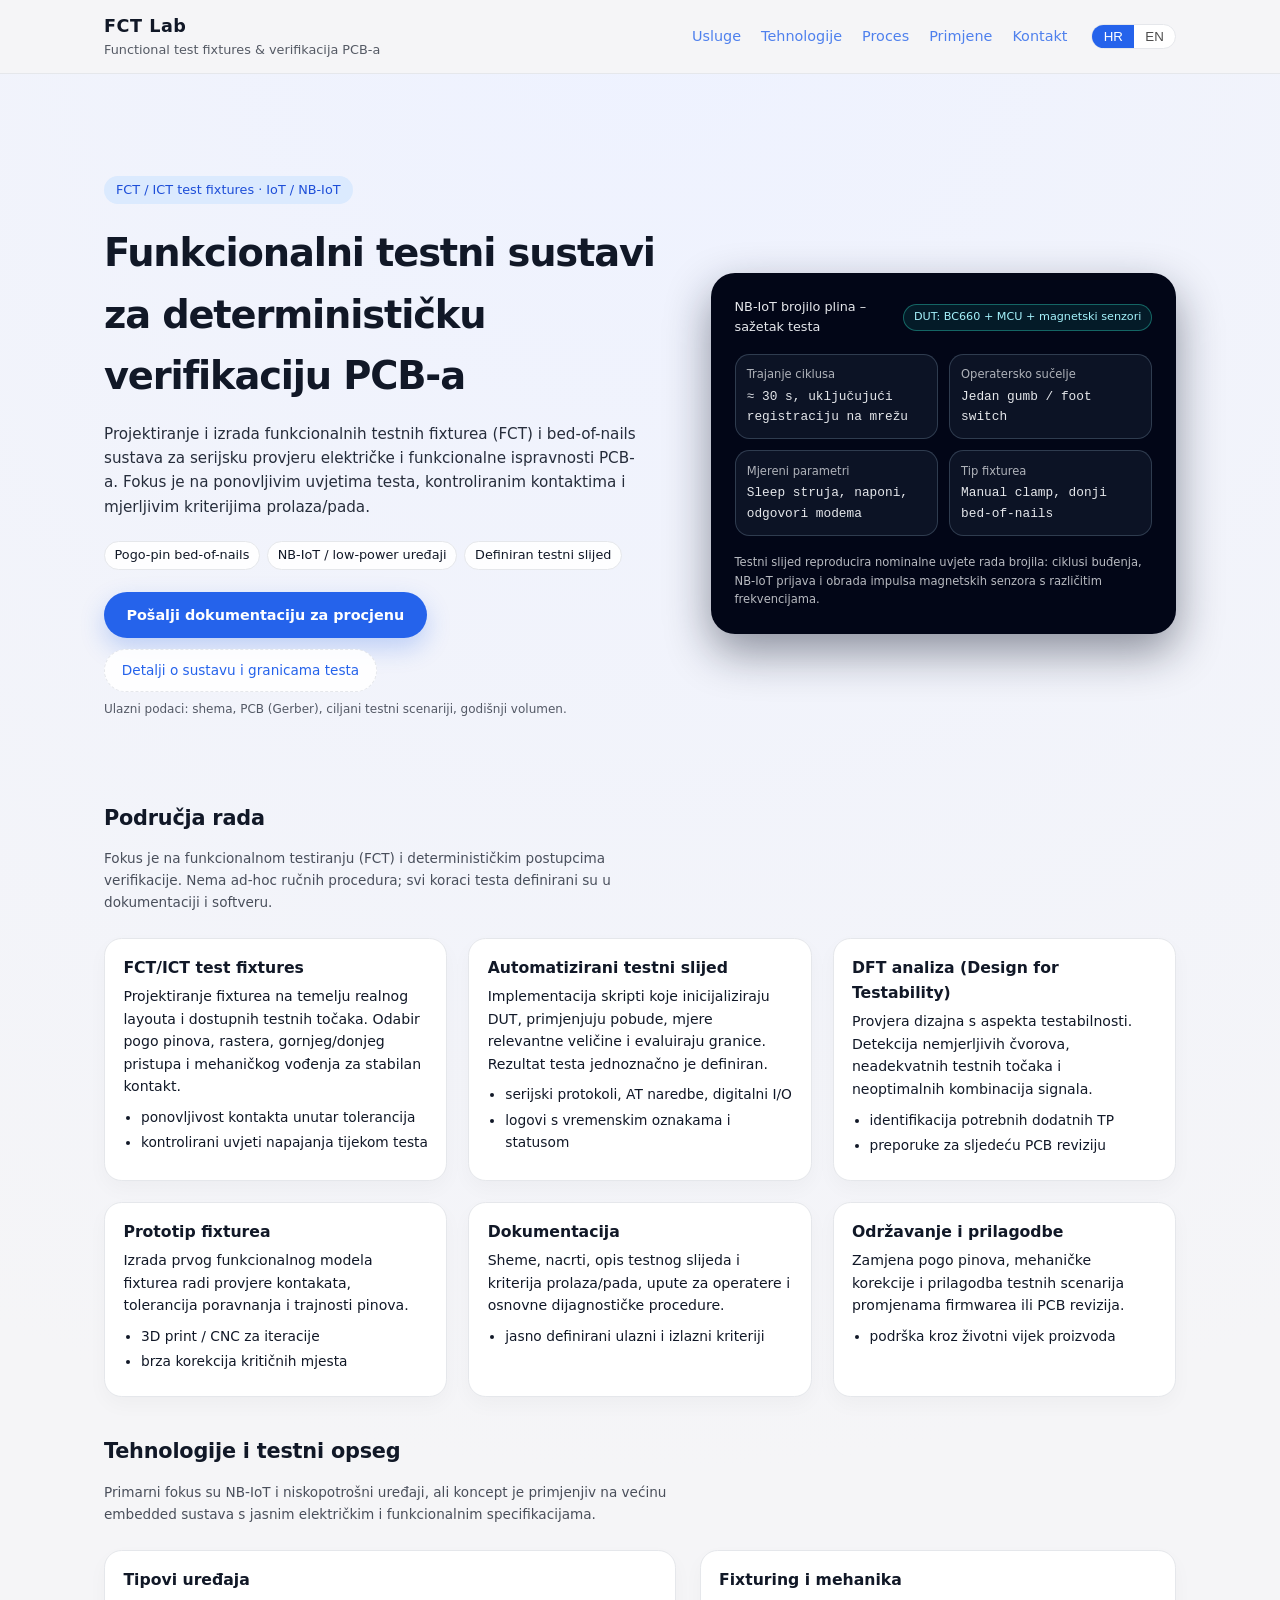
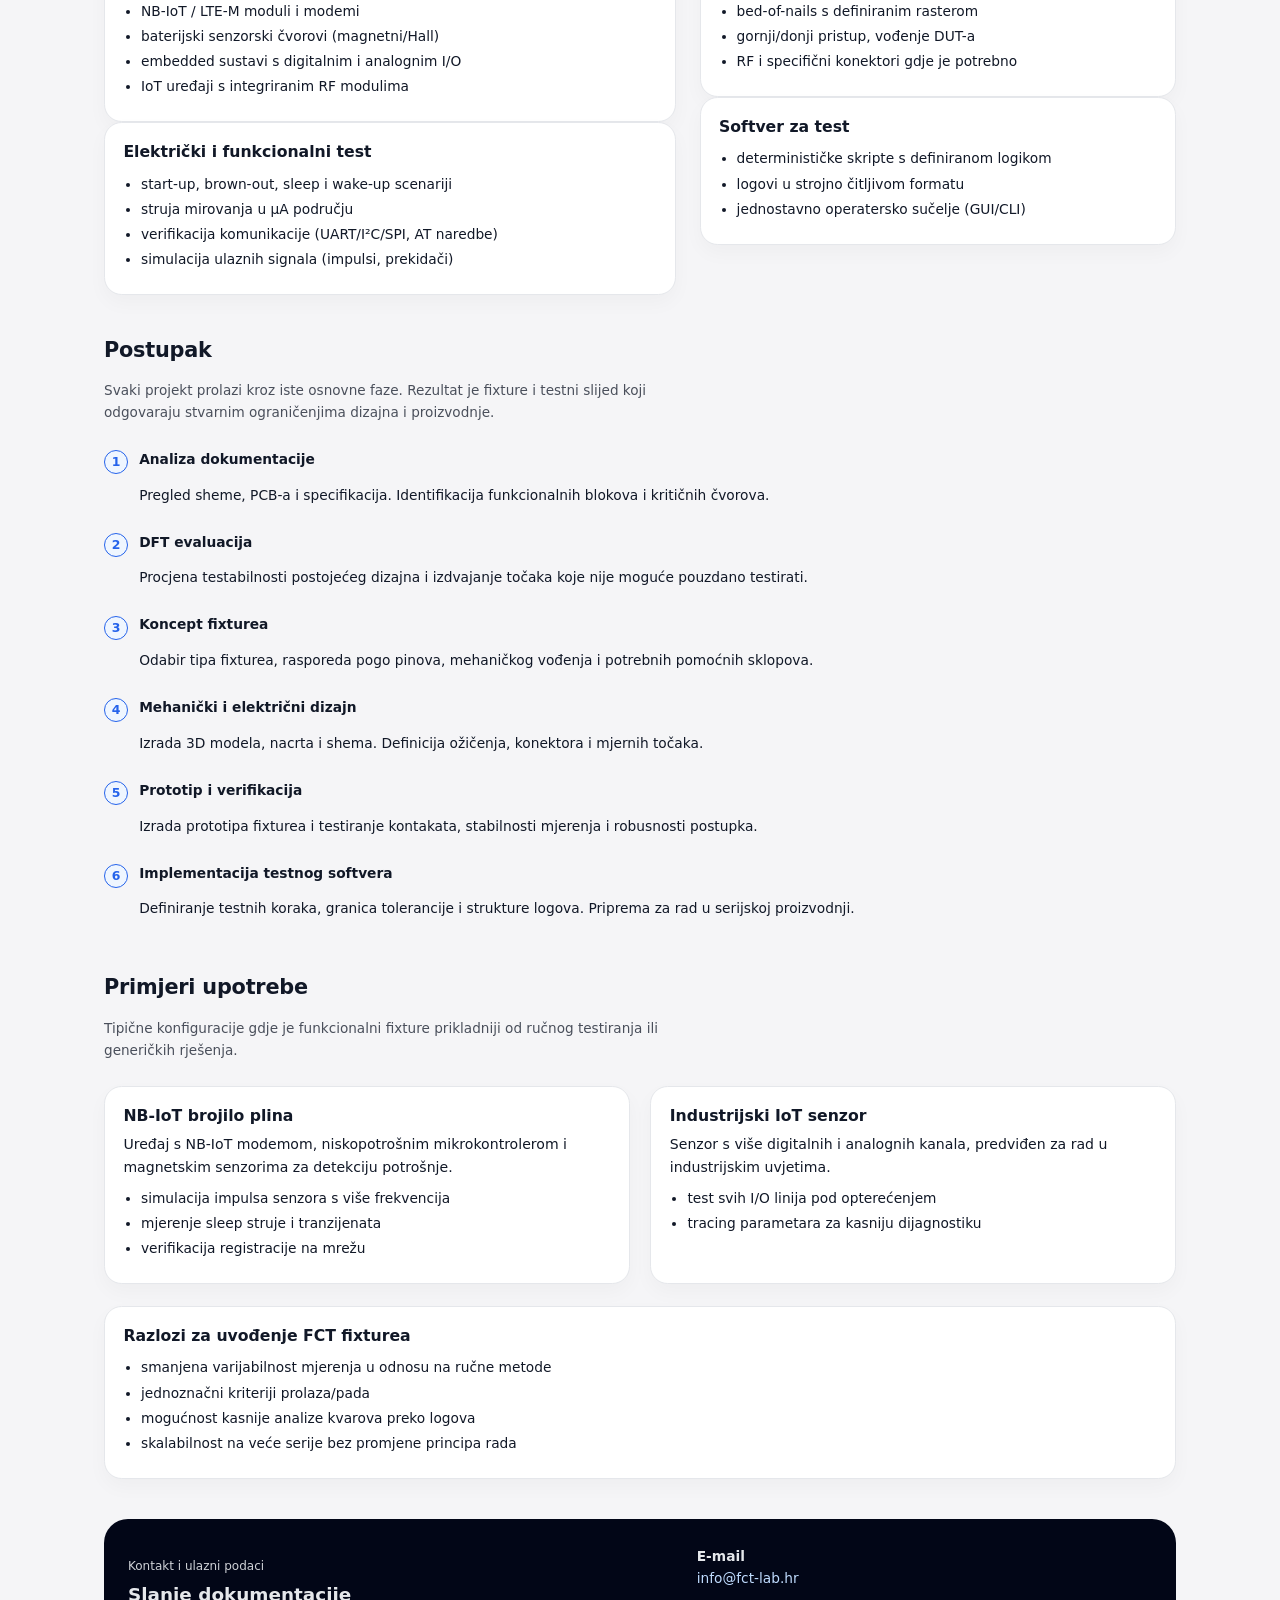
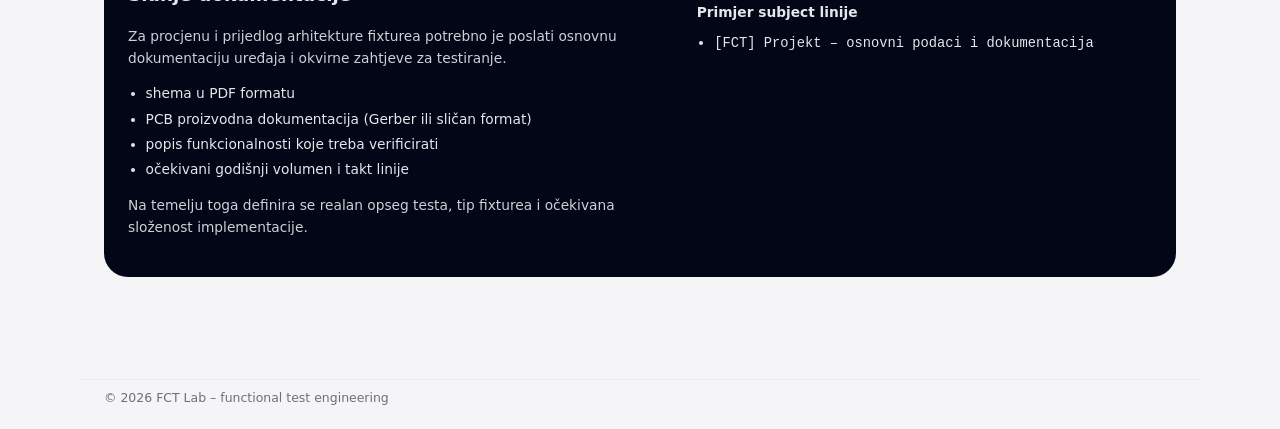
==== commit 5d0b8041: "Update index.html" ====
--- a/index.html
+++ b/index.html
@@ -5,7 +5,7 @@
   <title>FCT Lab – Functional Test Fixtures & PCB Verification</title>
   <meta name="viewport" content="width=device-width, initial-scale=1">
   <meta name="description" content="Design of functional test fixtures (FCT) and automated PCB test systems for IoT / NB-IoT and low-power embedded devices.">
-  <link rel="stylesheet" href="styles.css">
+  <link rel="stylesheet" href="style.css">
   <script src="main.js" defer></script>
 </head>
 <body>
--- a/style.css
+++ b/style.css
@@ -0,0 +1,465 @@
+:root {
+  --bg: #f5f5f7;
+  --fg: #111827;
+  --accent: #2563eb;
+  --accent-soft: #dbeafe;
+  --card-bg: #ffffff;
+  --border-soft: #e5e7eb;
+}
+
+* {
+  box-sizing: border-box;
+}
+
+body {
+  margin: 0;
+  font-family: system-ui, -apple-system, BlinkMacSystemFont, "Segoe UI", sans-serif;
+  background: radial-gradient(circle at top, #eef2ff 0, #f5f5f7 40%, #f5f5f7 100%);
+  color: var(--fg);
+  line-height: 1.6;
+}
+
+a {
+  color: var(--accent);
+  text-decoration: none;
+}
+
+a:hover {
+  text-decoration: underline;
+}
+
+header {
+  border-bottom: 1px solid var(--border-soft);
+  backdrop-filter: blur(12px);
+  background: rgba(245, 245, 247, 0.9);
+  position: sticky;
+  top: 0;
+  z-index: 20;
+}
+
+.nav {
+  max-width: 1120px;
+  margin: 0 auto;
+  display: flex;
+  align-items: center;
+  justify-content: space-between;
+  padding: 0.75rem 1.5rem;
+  gap: 1rem;
+}
+
+.logo {
+  font-weight: 700;
+  letter-spacing: 0.03em;
+  font-size: 1.1rem;
+}
+
+.tagline {
+  font-size: 0.8rem;
+  opacity: 0.7;
+}
+
+.nav-right {
+  display: flex;
+  align-items: center;
+  gap: 1.5rem;
+}
+
+.nav-links {
+  display: flex;
+  gap: 1.25rem;
+  font-size: 0.9rem;
+  flex-wrap: wrap;
+}
+
+.nav-links a {
+  opacity: 0.8;
+}
+
+.nav-links a:hover {
+  opacity: 1;
+}
+
+.lang-switch {
+  display: inline-flex;
+  border-radius: 999px;
+  border: 1px solid var(--border-soft);
+  background: #ffffff;
+  overflow: hidden;
+  font-size: 0.8rem;
+}
+
+.lang-btn {
+  padding: 0.25rem 0.7rem;
+  border: none;
+  background: transparent;
+  cursor: pointer;
+  opacity: 0.7;
+}
+
+.lang-btn.active {
+  background: var(--accent);
+  color: #ffffff;
+  opacity: 1;
+}
+
+main {
+  max-width: 1120px;
+  margin: 0 auto;
+  padding: 1.5rem;
+  padding-bottom: 4rem;
+}
+
+/* HERO */
+.hero {
+  display: grid;
+  grid-template-columns: minmax(0, 3fr) minmax(0, 2.5fr);
+  gap: 3rem;
+  align-items: center;
+  padding: 2.5rem 0 2rem;
+}
+
+.hero-kicker {
+  display: inline-flex;
+  align-items: center;
+  gap: 0.5rem;
+  font-size: 0.8rem;
+  padding: 0.25rem 0.75rem;
+  border-radius: 999px;
+  background: var(--accent-soft);
+  color: #1d4ed8;
+  font-weight: 500;
+  margin-bottom: 1.1rem;
+}
+
+.hero-title {
+  font-size: clamp(2.1rem, 3vw, 2.8rem);
+  font-weight: 750;
+  letter-spacing: -0.03em;
+  margin: 0 0 0.75rem;
+}
+
+.hero-subtitle {
+  font-size: 0.95rem;
+  max-width: 34rem;
+  opacity: 0.9;
+}
+
+.hero-badges {
+  display: flex;
+  flex-wrap: wrap;
+  gap: 0.45rem;
+  margin: 1.4rem 0;
+  font-size: 0.8rem;
+}
+
+.badge {
+  padding: 0.2rem 0.6rem;
+  border-radius: 999px;
+  border: 1px solid var(--border-soft);
+  background: rgba(255, 255, 255, 0.9);
+}
+
+.hero-cta {
+  margin-top: 1.2rem;
+  display: flex;
+  flex-wrap: wrap;
+  gap: 0.7rem;
+  align-items: center;
+}
+
+.btn-primary {
+  display: inline-flex;
+  align-items: center;
+  justify-content: center;
+  padding: 0.7rem 1.4rem;
+  border-radius: 999px;
+  background: var(--accent);
+  color: #ffffff;
+  font-weight: 600;
+  font-size: 0.9rem;
+  border: none;
+  cursor: pointer;
+  box-shadow: 0 10px 25px rgba(37, 99, 235, 0.25);
+}
+
+.btn-primary:hover {
+  filter: brightness(1.03);
+  transform: translateY(-1px);
+  box-shadow: 0 14px 30px rgba(37, 99, 235, 0.3);
+}
+
+.btn-ghost {
+  padding: 0.6rem 1.05rem;
+  border-radius: 999px;
+  border: 1px dashed var(--border-soft);
+  background: rgba(255, 255, 255, 0.9);
+  font-size: 0.85rem;
+  cursor: pointer;
+}
+
+.hero-note {
+  font-size: 0.75rem;
+  opacity: 0.7;
+  margin-top: 0.5rem;
+}
+
+.hero-card {
+  position: relative;
+  background: #020617;
+  color: #e5e7eb;
+  border-radius: 1.5rem;
+  padding: 1.5rem 1.5rem 1.6rem;
+  box-shadow: 0 18px 45px rgba(15, 23, 42, 0.45);
+  overflow: hidden;
+  min-height: 230px;
+  font-size: 0.8rem;
+}
+
+.hero-card-header {
+  display: flex;
+  justify-content: space-between;
+  align-items: center;
+  margin-bottom: 1rem;
+  gap: 0.6rem;
+}
+
+.hero-card-chip {
+  font-size: 0.7rem;
+  padding: 0.2rem 0.6rem;
+  border-radius: 999px;
+  background: rgba(15, 118, 110, 0.2);
+  border: 1px solid rgba(45, 212, 191, 0.4);
+  color: #a5f3fc;
+  white-space: nowrap;
+}
+
+.hero-grid {
+  display: grid;
+  grid-template-columns: repeat(2, minmax(0, 1fr));
+  gap: 0.7rem;
+}
+
+.hero-metric {
+  padding: 0.65rem 0.7rem;
+  border-radius: 0.9rem;
+  background: rgba(15, 23, 42, 0.8);
+  border: 1px solid rgba(51, 65, 85, 0.9);
+}
+
+.hero-metric-label {
+  opacity: 0.75;
+  font-size: 0.72rem;
+  margin-bottom: 0.2rem;
+}
+
+.hero-metric-value {
+  font-family: "SF Mono", ui-monospace, Menlo, Monaco, Consolas, "Liberation Mono", "Courier New", monospace;
+  font-size: 0.8rem;
+}
+
+.hero-card-footer {
+  margin-top: 1.1rem;
+  font-size: 0.72rem;
+  opacity: 0.8;
+}
+
+/* Sections */
+
+section {
+  margin: 2.4rem 0;
+}
+
+.section-title {
+  font-size: 1.3rem;
+  font-weight: 650;
+  margin-bottom: 0.6rem;
+  letter-spacing: -0.01em;
+}
+
+.section-subtitle {
+  font-size: 0.85rem;
+  opacity: 0.75;
+  max-width: 36rem;
+  margin-bottom: 1.5rem;
+}
+
+.grid {
+  display: grid;
+  gap: 1.3rem;
+}
+
+.grid-2 {
+  grid-template-columns: repeat(2, minmax(0, 1fr));
+}
+
+.grid-3 {
+  grid-template-columns: repeat(3, minmax(0, 1fr));
+}
+
+.card {
+  background: var(--card-bg);
+  border-radius: 1.1rem;
+  padding: 1rem 1.15rem;
+  border: 1px solid var(--border-soft);
+  box-shadow: 0 8px 20px rgba(15, 23, 42, 0.03);
+  font-size: 0.88rem;
+}
+
+.card h3 {
+  font-size: 0.98rem;
+  margin-top: 0;
+  margin-bottom: 0.35rem;
+}
+
+.card p {
+  margin: 0.35rem 0 0.4rem;
+}
+
+ul {
+  padding-left: 1.1rem;
+  margin: 0.5rem 0;
+  font-size: 0.86rem;
+}
+
+li + li {
+  margin-top: 0.2rem;
+}
+
+.process-steps {
+  display: grid;
+  gap: 0.7rem;
+}
+
+.step {
+  display: grid;
+  grid-template-columns: auto minmax(0, 1fr);
+  gap: 0.7rem;
+  align-items: flex-start;
+  font-size: 0.86rem;
+}
+
+.step-index {
+  width: 1.5rem;
+  height: 1.5rem;
+  border-radius: 999px;
+  border: 1px solid var(--accent);
+  display: flex;
+  align-items: center;
+  justify-content: center;
+  font-size: 0.78rem;
+  font-weight: 600;
+  color: var(--accent);
+  background: #eff6ff;
+  margin-top: 0.15rem;
+}
+
+.two-col {
+  display: grid;
+  gap: 1.5rem;
+  grid-template-columns: minmax(0, 1.2fr) minmax(0, 1fr);
+}
+
+/* Contact */
+
+.contact {
+  background: #020617;
+  color: #e5e7eb;
+  border-radius: 1.5rem;
+  padding: 1.6rem 1.5rem;
+  margin-top: 2.5rem;
+  display: grid;
+  grid-template-columns: minmax(0, 1.2fr) minmax(0, 1fr);
+  gap: 1.4rem;
+  font-size: 0.86rem;
+}
+
+.contact h2 {
+  margin-top: 0;
+  font-size: 1.15rem;
+}
+
+.contact p {
+  opacity: 0.9;
+}
+
+.contact a {
+  color: #bfdbfe;
+}
+
+.contact-tag {
+  font-size: 0.75rem;
+  opacity: 0.7;
+  margin-bottom: 0.25rem;
+}
+
+/* Footer */
+
+footer {
+  max-width: 1120px;
+  margin: 0 auto;
+  padding: 1.3rem 1.5rem;
+  padding-top: 0.5rem;
+  font-size: 0.78rem;
+  opacity: 0.6;
+  border-top: 1px solid #e5e7eb;
+}
+
+/* Responsive */
+
+@media (max-width: 900px) {
+  .hero {
+    grid-template-columns: minmax(0, 1fr);
+  }
+
+  .hero-card {
+    order: -1;
+  }
+
+  .grid-3 {
+    grid-template-columns: repeat(2, minmax(0, 1fr));
+  }
+
+  .two-col,
+  .contact {
+    grid-template-columns: minmax(0, 1fr);
+  }
+
+  header {
+    position: static;
+  }
+
+  .nav {
+    flex-direction: column;
+    align-items: flex-start;
+  }
+
+  .nav-right {
+    width: 100%;
+    justify-content: space-between;
+  }
+}
+
+@media (max-width: 640px) {
+  .grid-2,
+  .grid-3 {
+    grid-template-columns: minmax(0, 1fr);
+  }
+
+  main {
+    padding-inline: 1.1rem;
+  }
+
+  .hero {
+    padding-top: 1.7rem;
+  }
+
+  .card {
+    border-radius: 1rem;
+  }
+
+  .nav-right {
+    flex-direction: column;
+    align-items: flex-start;
+    gap: 0.5rem;
+  }
+}
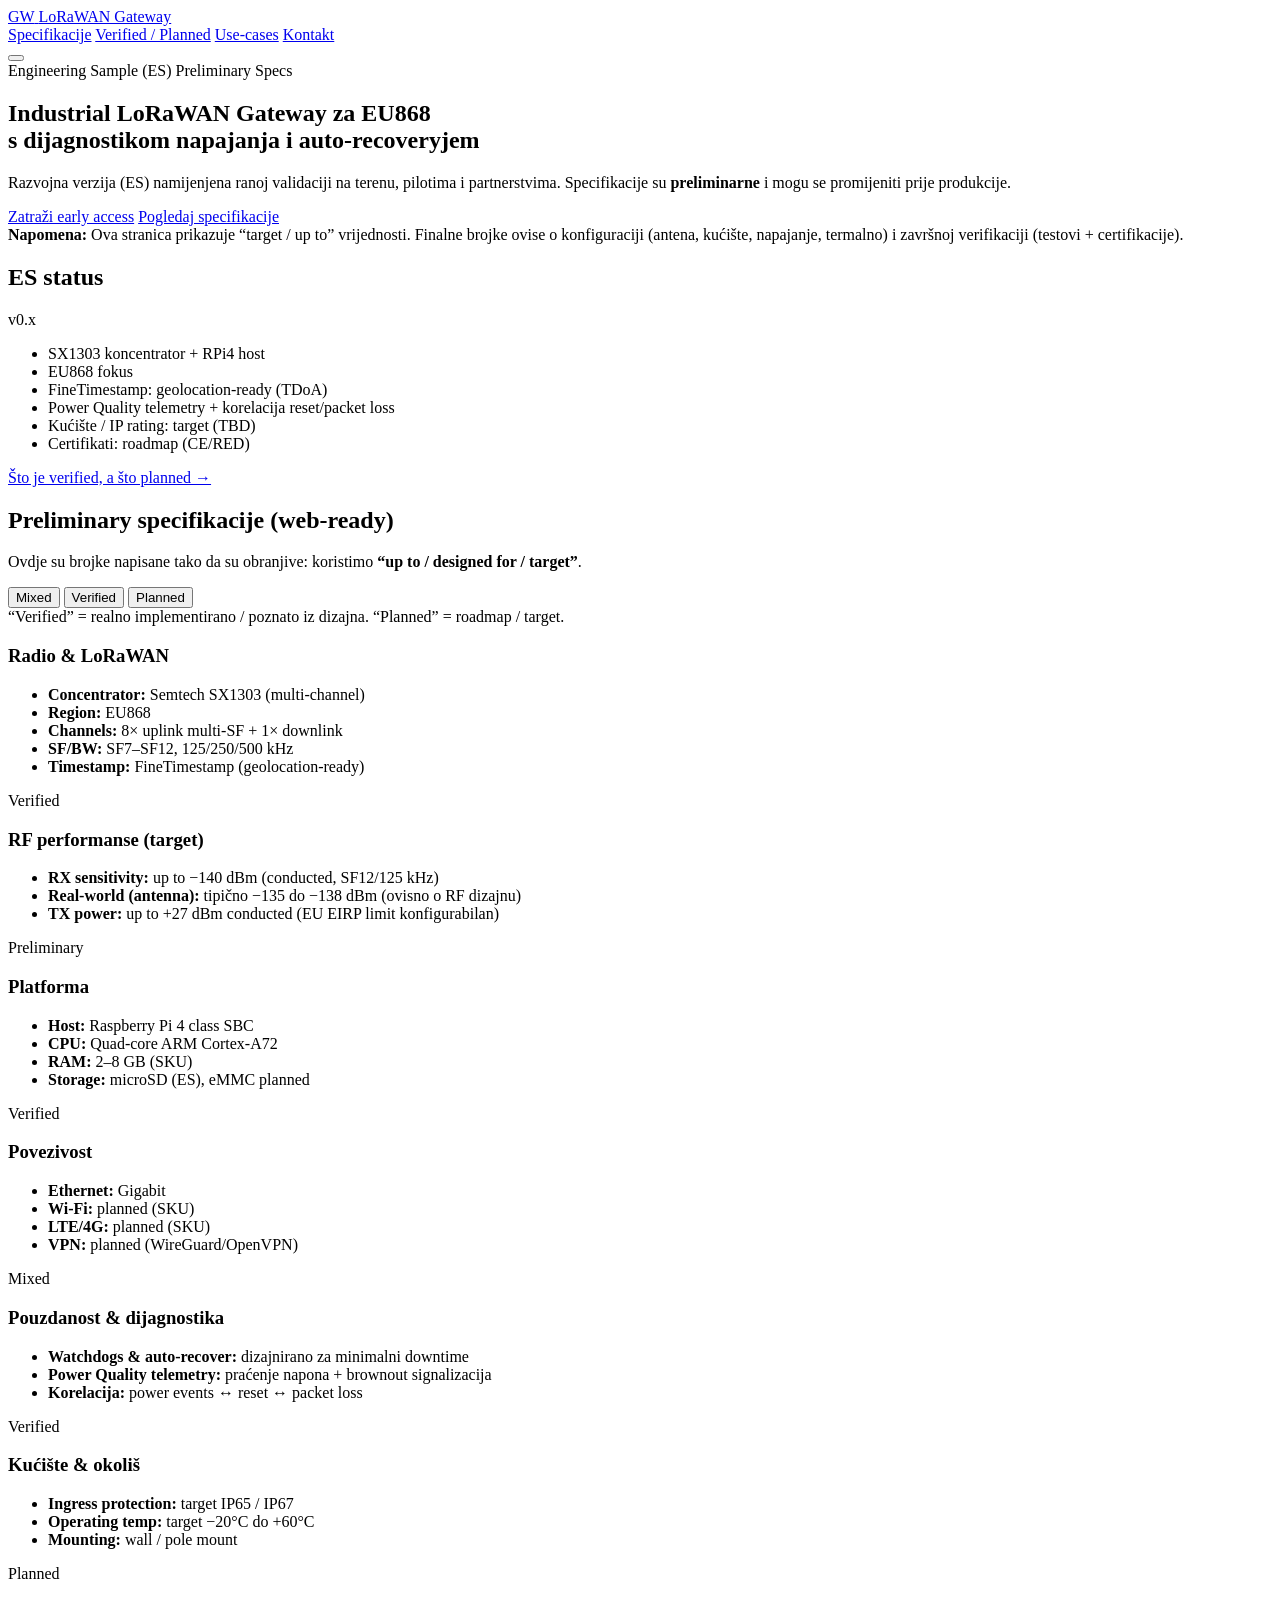
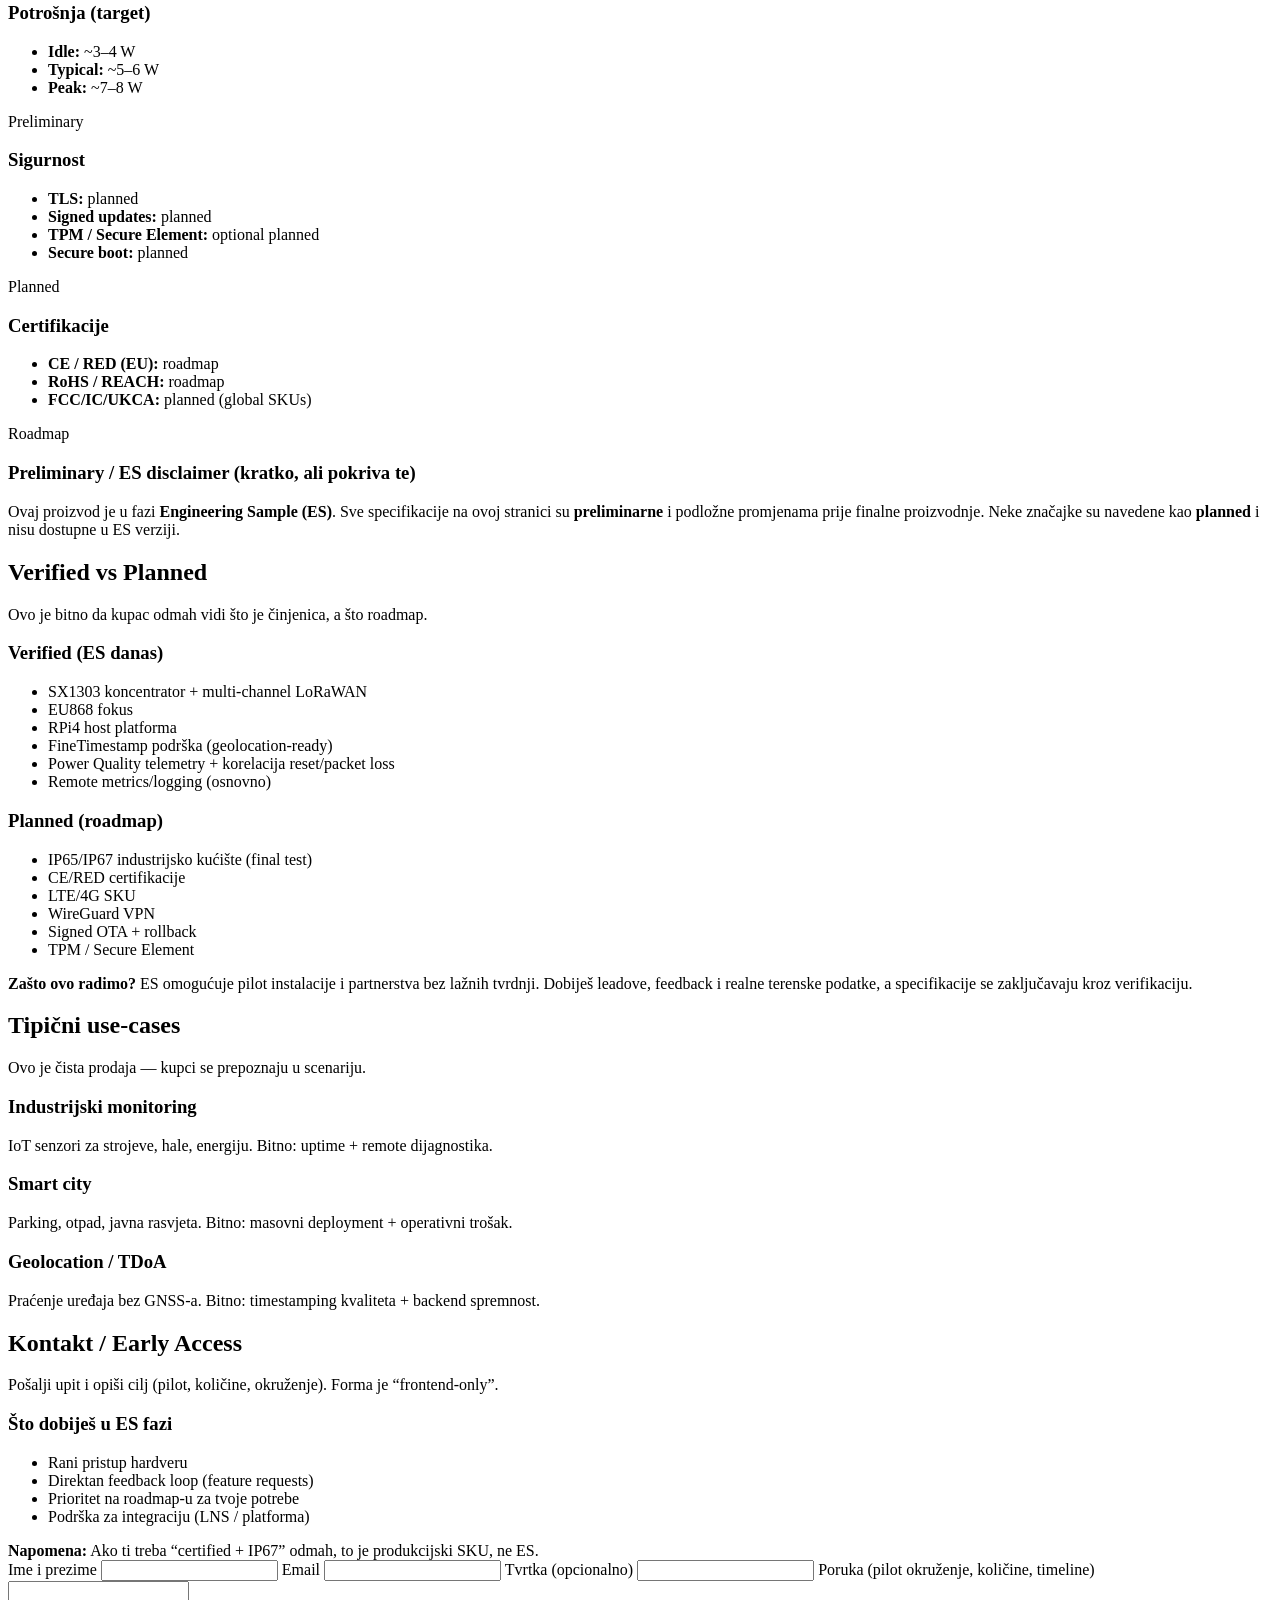
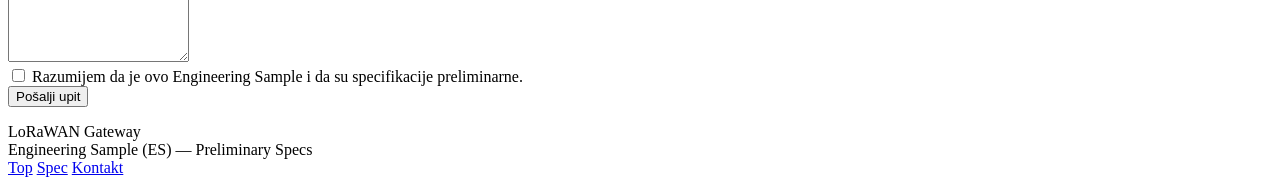
==== commit 6c91162d: "Update index.html" ====
--- a/index.html
+++ b/index.html
@@ -1,377 +1,382 @@
-<!DOCTYPE html>
+<!doctype html>
 <html lang="hr">
 <head>
-  <meta charset="UTF-8">
-  <title>FCT Lab – Functional Test Fixtures & PCB Verification</title>
-  <meta name="viewport" content="width=device-width, initial-scale=1">
-  <meta name="description" content="Design of functional test fixtures (FCT) and automated PCB test systems for IoT / NB-IoT and low-power embedded devices.">
-  <link rel="stylesheet" href="style.css">
-  <script src="main.js" defer></script>
+  <meta charset="utf-8" />
+  <meta name="viewport" content="width=device-width, initial-scale=1" />
+  <title>LoRaWAN Gateway | Engineering Sample</title>
+  <meta name="description" content="Industrial LoRaWAN Gateway (EU868) — Engineering Sample (ES). Preliminary specifications subject to change." />
+  <link rel="stylesheet" href="styles.css" />
 </head>
 <body>
-  <header>
-    <div class="nav">
-      <div>
-        <div class="logo" data-i18n="header.logo">FCT Lab</div>
-        <div class="tagline" data-i18n="header.tagline">Functional test fixtures & PCB verification</div>
-      </div>
-      <div class="nav-right">
-        <nav class="nav-links">
-          <a href="#services" data-i18n="nav.services">Usluge</a>
-          <a href="#technologies" data-i18n="nav.technologies">Tehnologije</a>
-          <a href="#process" data-i18n="nav.process">Proces</a>
-          <a href="#use-cases" data-i18n="nav.use_cases">Primjene</a>
-          <a href="#contact" data-i18n="nav.contact">Kontakt</a>
-        </nav>
-        <div class="lang-switch" aria-label="Language switch">
-          <button class="lang-btn active" data-lang="hr">HR</button>
-          <button class="lang-btn" data-lang="en">EN</button>
-        </div>
-      </div>
+  <header class="site-header" id="top">
+    <div class="container header-inner">
+      <a class="brand" href="#top" aria-label="Početna">
+        <span class="brand-mark">GW</span>
+        <span class="brand-text">LoRaWAN Gateway</span>
+      </a>
+
+      <nav class="nav">
+        <a href="#specs">Specifikacije</a>
+        <a href="#status">Verified / Planned</a>
+        <a href="#usecases">Use-cases</a>
+        <a href="#contact" class="nav-cta">Kontakt</a>
+      </nav>
+
+      <button class="nav-toggle" id="navToggle" aria-label="Otvori izbornik" aria-expanded="false">
+        <span></span><span></span><span></span>
+      </button>
+    </div>
+
+    <div class="nav-mobile" id="navMobile" hidden>
+      <a href="#specs">Specifikacije</a>
+      <a href="#status">Verified / Planned</a>
+      <a href="#usecases">Use-cases</a>
+      <a href="#contact">Kontakt</a>
     </div>
   </header>
 
   <main>
     <!-- HERO -->
     <section class="hero">
+      <div class="container hero-grid">
+        <div class="hero-copy">
+          <div class="badges">
+            <span class="badge badge-es" title="Engineering Sample">Engineering Sample (ES)</span>
+            <span class="badge badge-prelim" title="Preliminary specifications">Preliminary Specs</span>
+          </div>
+
+          <h1>Industrial LoRaWAN Gateway za EU868<br/>s dijagnostikom napajanja i auto-recoveryjem</h1>
+
+          <p class="lead">
+            Razvojna verzija (ES) namijenjena ranoj validaciji na terenu, pilotima i partnerstvima.
+            Specifikacije su <strong>preliminarne</strong> i mogu se promijeniti prije produkcije.
+          </p>
+
+          <div class="hero-actions">
+            <a class="btn btn-primary" href="#contact">Zatraži early access</a>
+            <a class="btn btn-secondary" href="#specs">Pogledaj specifikacije</a>
+          </div>
+
+          <div class="disclaimer">
+            <strong>Napomena:</strong> Ova stranica prikazuje “target / up to” vrijednosti. Finalne brojke ovise o
+            konfiguraciji (antena, kućište, napajanje, termalno) i završnoj verifikaciji (testovi + certifikacije).
+          </div>
+        </div>
+
+        <div class="hero-card">
+          <div class="card">
+            <div class="card-header">
+              <h2>ES status</h2>
+              <span class="pill">v0.x</span>
+            </div>
+
+            <ul class="key-points">
+              <li>
+                <span class="dot dot-ok"></span>
+                SX1303 koncentrator + RPi4 host
+              </li>
+              <li>
+                <span class="dot dot-ok"></span>
+                EU868 fokus
+              </li>
+              <li>
+                <span class="dot dot-ok"></span>
+                FineTimestamp: geolocation-ready (TDoA)
+              </li>
+              <li>
+                <span class="dot dot-ok"></span>
+                Power Quality telemetry + korelacija reset/packet loss
+              </li>
+              <li>
+                <span class="dot dot-warn"></span>
+                Kućište / IP rating: target (TBD)
+              </li>
+              <li>
+                <span class="dot dot-warn"></span>
+                Certifikati: roadmap (CE/RED)
+              </li>
+            </ul>
+
+            <div class="card-footer">
+              <a class="link" href="#status">Što je verified, a što planned →</a>
+            </div>
+          </div>
+        </div>
+      </div>
+    </section>
+
+    <!-- SPECS -->
+    <section class="section" id="specs">
+      <div class="container">
+        <div class="section-title">
+          <h2>Preliminary specifikacije (web-ready)</h2>
+          <p>
+            Ovdje su brojke napisane tako da su obranjive: koristimo <strong>“up to / designed for / target”</strong>.
+          </p>
+        </div>
+
+        <div class="spec-controls">
+          <div class="toggle-group" role="group" aria-label="Prikaz specifikacija">
+            <button class="toggle-btn is-active" data-spec-view="mixed" type="button">Mixed</button>
+            <button class="toggle-btn" data-spec-view="verified" type="button">Verified</button>
+            <button class="toggle-btn" data-spec-view="planned" type="button">Planned</button>
+          </div>
+          <div class="small-note">
+            “Verified” = realno implementirano / poznato iz dizajna. “Planned” = roadmap / target.
+          </div>
+        </div>
+
+        <div class="spec-grid" id="specGrid">
+          <!-- Radio -->
+          <article class="spec-card" data-status="verified">
+            <h3>Radio & LoRaWAN</h3>
+            <ul>
+              <li><strong>Concentrator:</strong> Semtech SX1303 (multi-channel)</li>
+              <li><strong>Region:</strong> EU868</li>
+              <li><strong>Channels:</strong> 8× uplink multi-SF + 1× downlink</li>
+              <li><strong>SF/BW:</strong> SF7–SF12, 125/250/500 kHz</li>
+              <li><strong>Timestamp:</strong> FineTimestamp (geolocation-ready)</li>
+            </ul>
+            <div class="chip chip-verified">Verified</div>
+          </article>
+
+          <article class="spec-card" data-status="mixed">
+            <h3>RF performanse (target)</h3>
+            <ul>
+              <li><strong>RX sensitivity:</strong> up to −140 dBm (conducted, SF12/125 kHz)</li>
+              <li><strong>Real-world (antenna):</strong> tipično −135 do −138 dBm (ovisno o RF dizajnu)</li>
+              <li><strong>TX power:</strong> up to +27 dBm conducted (EU EIRP limit konfigurabilan)</li>
+            </ul>
+            <div class="chip chip-mixed">Preliminary</div>
+          </article>
+
+          <!-- Platform -->
+          <article class="spec-card" data-status="verified">
+            <h3>Platforma</h3>
+            <ul>
+              <li><strong>Host:</strong> Raspberry Pi 4 class SBC</li>
+              <li><strong>CPU:</strong> Quad-core ARM Cortex-A72</li>
+              <li><strong>RAM:</strong> 2–8 GB (SKU)</li>
+              <li><strong>Storage:</strong> microSD (ES), eMMC planned</li>
+            </ul>
+            <div class="chip chip-verified">Verified</div>
+          </article>
+
+          <!-- Backhaul -->
+          <article class="spec-card" data-status="mixed">
+            <h3>Povezivost</h3>
+            <ul>
+              <li><strong>Ethernet:</strong> Gigabit</li>
+              <li><strong>Wi-Fi:</strong> planned (SKU)</li>
+              <li><strong>LTE/4G:</strong> planned (SKU)</li>
+              <li><strong>VPN:</strong> planned (WireGuard/OpenVPN)</li>
+            </ul>
+            <div class="chip chip-mixed">Mixed</div>
+          </article>
+
+          <!-- Reliability -->
+          <article class="spec-card" data-status="verified">
+            <h3>Pouzdanost & dijagnostika</h3>
+            <ul>
+              <li><strong>Watchdogs & auto-recover:</strong> dizajnirano za minimalni downtime</li>
+              <li><strong>Power Quality telemetry:</strong> praćenje napona + brownout signalizacija</li>
+              <li><strong>Korelacija:</strong> power events ↔ reset ↔ packet loss</li>
+            </ul>
+            <div class="chip chip-verified">Verified</div>
+          </article>
+
+          <article class="spec-card" data-status="planned">
+            <h3>Kućište & okoliš</h3>
+            <ul>
+              <li><strong>Ingress protection:</strong> target IP65 / IP67</li>
+              <li><strong>Operating temp:</strong> target −20°C do +60°C</li>
+              <li><strong>Mounting:</strong> wall / pole mount</li>
+            </ul>
+            <div class="chip chip-planned">Planned</div>
+          </article>
+
+          <article class="spec-card" data-status="mixed">
+            <h3>Potrošnja (target)</h3>
+            <ul>
+              <li><strong>Idle:</strong> ~3–4 W</li>
+              <li><strong>Typical:</strong> ~5–6 W</li>
+              <li><strong>Peak:</strong> ~7–8 W</li>
+            </ul>
+            <div class="chip chip-mixed">Preliminary</div>
+          </article>
+
+          <article class="spec-card" data-status="planned">
+            <h3>Sigurnost</h3>
+            <ul>
+              <li><strong>TLS:</strong> planned</li>
+              <li><strong>Signed updates:</strong> planned</li>
+              <li><strong>TPM / Secure Element:</strong> optional planned</li>
+              <li><strong>Secure boot:</strong> planned</li>
+            </ul>
+            <div class="chip chip-planned">Planned</div>
+          </article>
+
+          <article class="spec-card" data-status="planned">
+            <h3>Certifikacije</h3>
+            <ul>
+              <li><strong>CE / RED (EU):</strong> roadmap</li>
+              <li><strong>RoHS / REACH:</strong> roadmap</li>
+              <li><strong>FCC/IC/UKCA:</strong> planned (global SKUs)</li>
+            </ul>
+            <div class="chip chip-planned">Roadmap</div>
+          </article>
+        </div>
+
+        <div class="legal-box">
+          <h3>Preliminary / ES disclaimer (kratko, ali pokriva te)</h3>
+          <p>
+            Ovaj proizvod je u fazi <strong>Engineering Sample (ES)</strong>. Sve specifikacije na ovoj stranici su
+            <strong>preliminarne</strong> i podložne promjenama prije finalne proizvodnje. Neke značajke su
+            navedene kao <strong>planned</strong> i nisu dostupne u ES verziji.
+          </p>
+        </div>
+      </div>
+    </section>
+
+    <!-- VERIFIED vs PLANNED -->
+    <section class="section alt" id="status">
+      <div class="container">
+        <div class="section-title">
+          <h2>Verified vs Planned</h2>
+          <p>Ovo je bitno da kupac odmah vidi što je činjenica, a što roadmap.</p>
+        </div>
+
+        <div class="two-col">
+          <div class="panel">
+            <h3>Verified (ES danas)</h3>
+            <ul class="checklist">
+              <li>SX1303 koncentrator + multi-channel LoRaWAN</li>
+              <li>EU868 fokus</li>
+              <li>RPi4 host platforma</li>
+              <li>FineTimestamp podrška (geolocation-ready)</li>
+              <li>Power Quality telemetry + korelacija reset/packet loss</li>
+              <li>Remote metrics/logging (osnovno)</li>
+            </ul>
+          </div>
+
+          <div class="panel">
+            <h3>Planned (roadmap)</h3>
+            <ul class="checklist">
+              <li>IP65/IP67 industrijsko kućište (final test)</li>
+              <li>CE/RED certifikacije</li>
+              <li>LTE/4G SKU</li>
+              <li>WireGuard VPN</li>
+              <li>Signed OTA + rollback</li>
+              <li>TPM / Secure Element</li>
+            </ul>
+          </div>
+        </div>
+
+        <div class="callout">
+          <strong>Zašto ovo radimo?</strong>
+          ES omogućuje pilot instalacije i partnerstva bez lažnih tvrdnji. Dobiješ leadove, feedback i realne terenske podatke,
+          a specifikacije se zaključavaju kroz verifikaciju.
+        </div>
+      </div>
+    </section>
+
+    <!-- USE CASES -->
+    <section class="section" id="usecases">
+      <div class="container">
+        <div class="section-title">
+          <h2>Tipični use-cases</h2>
+          <p>Ovo je čista prodaja — kupci se prepoznaju u scenariju.</p>
+        </div>
+
+        <div class="cards">
+          <article class="mini-card">
+            <h3>Industrijski monitoring</h3>
+            <p>IoT senzori za strojeve, hale, energiju. Bitno: uptime + remote dijagnostika.</p>
+          </article>
+          <article class="mini-card">
+            <h3>Smart city</h3>
+            <p>Parking, otpad, javna rasvjeta. Bitno: masovni deployment + operativni trošak.</p>
+          </article>
+          <article class="mini-card">
+            <h3>Geolocation / TDoA</h3>
+            <p>Praćenje uređaja bez GNSS-a. Bitno: timestamping kvaliteta + backend spremnost.</p>
+          </article>
+        </div>
+      </div>
+    </section>
+
+    <!-- CONTACT -->
+    <section class="section alt" id="contact">
+      <div class="container">
+        <div class="section-title">
+          <h2>Kontakt / Early Access</h2>
+          <p>Pošalji upit i opiši cilj (pilot, količine, okruženje). Forma je “frontend-only”.</p>
+        </div>
+
+        <div class="contact-grid">
+          <div class="contact-card">
+            <h3>Što dobiješ u ES fazi</h3>
+            <ul class="checklist">
+              <li>Rani pristup hardveru</li>
+              <li>Direktan feedback loop (feature requests)</li>
+              <li>Prioritet na roadmap-u za tvoje potrebe</li>
+              <li>Podrška za integraciju (LNS / platforma)</li>
+            </ul>
+            <div class="note">
+              <strong>Napomena:</strong> Ako ti treba “certified + IP67” odmah, to je produkcijski SKU, ne ES.
+            </div>
+          </div>
+
+          <form class="form" id="contactForm" novalidate>
+            <label>
+              Ime i prezime
+              <input type="text" name="name" autocomplete="name" required minlength="2" />
+            </label>
+
+            <label>
+              Email
+              <input type="email" name="email" autocomplete="email" required />
+            </label>
+
+            <label>
+              Tvrtka (opcionalno)
+              <input type="text" name="company" autocomplete="organization" />
+            </label>
+
+            <label>
+              Poruka (pilot okruženje, količine, timeline)
+              <textarea name="message" rows="5" required minlength="10"></textarea>
+            </label>
+
+            <div class="form-row">
+              <label class="checkbox">
+                <input type="checkbox" name="ack" required />
+                <span>Razumijem da je ovo Engineering Sample i da su specifikacije preliminarne.</span>
+              </label>
+            </div>
+
+            <button class="btn btn-primary" type="submit">Pošalji upit</button>
+            <p class="form-hint" id="formHint" role="status" aria-live="polite"></p>
+          </form>
+        </div>
+      </div>
+    </section>
+  </main>
+
+  <footer class="footer">
+    <div class="container footer-inner">
       <div>
-        <div class="hero-kicker" data-i18n="hero.kicker">
-          FCT / ICT test fixtures · IoT / NB-IoT
-        </div>
-        <h1 class="hero-title" data-i18n="hero.title">
-          Funkcionalni testni sustavi za determinističku verifikaciju PCB-a
-        </h1>
-        <p class="hero-subtitle" data-i18n="hero.subtitle">
-          Projektiranje i izrada funkcionalnih testnih fixturea (FCT) i bed-of-nails sustava za serijsku
-          provjeru električke i funkcionalne ispravnosti PCB-a. Fokus je na ponovljivim uvjetima testa,
-          kontroliranim kontaktima i mjerljivim kriterijima prolaza/pada.
-        </p>
-
-        <div class="hero-badges">
-          <span class="badge" data-i18n="hero.badge_1">Pogo-pin bed-of-nails</span>
-          <span class="badge" data-i18n="hero.badge_2">NB-IoT / low-power uređaji</span>
-          <span class="badge" data-i18n="hero.badge_3">Definiran testni slijed</span>
-        </div>
-
-        <div class="hero-cta">
-          <a href="#contact" class="btn-primary" data-i18n="hero.cta_primary">
-            Pošalji dokumentaciju za procjenu
-          </a>
-          <a href="#services" class="btn-ghost" data-i18n="hero.cta_secondary">
-            Detalji o sustavu i granicama testa
-          </a>
-        </div>
-        <p class="hero-note" data-i18n="hero.note">
-          Ulazni podaci: shema, PCB (Gerber), ciljani testni scenariji, godišnji volumen.
-        </p>
-      </div>
-
-      <aside class="hero-card" aria-label="Example FCT profile">
-        <div class="hero-card-header">
-          <span data-i18n="hero.card_title">NB-IoT brojilo plina – sažetak testa</span>
-          <span class="hero-card-chip" data-i18n="hero.card_chip">DUT: BC660 + MCU + magnetski senzori</span>
-        </div>
-        <div class="hero-grid">
-          <div class="hero-metric">
-            <div class="hero-metric-label" data-i18n="hero.m1_label">Trajanje ciklusa</div>
-            <div class="hero-metric-value" data-i18n="hero.m1_value">≈ 30 s, uključujući registraciju na mrežu</div>
-          </div>
-          <div class="hero-metric">
-            <div class="hero-metric-label" data-i18n="hero.m2_label">Operatersko sučelje</div>
-            <div class="hero-metric-value" data-i18n="hero.m2_value">Jedan gumb / foot switch</div>
-          </div>
-          <div class="hero-metric">
-            <div class="hero-metric-label" data-i18n="hero.m3_label">Mjereni parametri</div>
-            <div class="hero-metric-value" data-i18n="hero.m3_value">Sleep struja, naponi, odgovori modema</div>
-          </div>
-          <div class="hero-metric">
-            <div class="hero-metric-label" data-i18n="hero.m4_label">Tip fixturea</div>
-            <div class="hero-metric-value" data-i18n="hero.m4_value">Manual clamp, donji bed-of-nails</div>
-          </div>
-        </div>
-        <div class="hero-card-footer" data-i18n="hero.card_footer">
-          Testni slijed reproducira nominalne uvjete rada brojila: ciklusi buđenja, NB-IoT prijava i obrada impulsa
-          magnetskih senzora s različitim frekvencijama.
-        </div>
-      </aside>
-    </section>
-
-    <!-- SERVICES -->
-    <section id="services">
-      <h2 class="section-title" data-i18n="services.title">Područja rada</h2>
-      <p class="section-subtitle" data-i18n="services.subtitle">
-        Fokus je na funkcionalnom testiranju (FCT) i determinističkim postupcima verifikacije. Nema ad-hoc ručnih procedura;
-        svi koraci testa definirani su u dokumentaciji i softveru.
-      </p>
-
-      <div class="grid grid-3">
-        <article class="card">
-          <h3 data-i18n="services.s1_title">FCT/ICT test fixtures</h3>
-          <p data-i18n="services.s1_body">
-            Projektiranje fixturea na temelju realnog layouta i dostupnih testnih točaka. Odabir pogo pinova, rastera,
-            gornjeg/donjeg pristupa i mehaničkog vođenja za stabilan kontakt.
-          </p>
-          <ul>
-            <li data-i18n="services.s1_li1">ponovljivost kontakta unutar tolerancija</li>
-            <li data-i18n="services.s1_li2">kontrolirani uvjeti napajanja tijekom testa</li>
-          </ul>
-        </article>
-
-        <article class="card">
-          <h3 data-i18n="services.s2_title">Automatizirani testni slijed</h3>
-          <p data-i18n="services.s2_body">
-            Implementacija skripti koje inicijaliziraju DUT, primjenjuju pobude, mjere relevantne veličine i evaluiraju
-            granice. Rezultat testa jednoznačno je definiran.
-          </p>
-          <ul>
-            <li data-i18n="services.s2_li1">serijski protokoli, AT naredbe, digitalni I/O</li>
-            <li data-i18n="services.s2_li2">logovi s vremenskim oznakama i statusom</li>
-          </ul>
-        </article>
-
-        <article class="card">
-          <h3 data-i18n="services.s3_title">DFT analiza (Design for Testability)</h3>
-          <p data-i18n="services.s3_body">
-            Provjera dizajna s aspekta testabilnosti. Detekcija nemjerljivih čvorova, neadekvatnih testnih točaka i
-            neoptimalnih kombinacija signala.
-          </p>
-          <ul>
-            <li data-i18n="services.s3_li1">identifikacija potrebnih dodatnih TP</li>
-            <li data-i18n="services.s3_li2">preporuke za sljedeću PCB reviziju</li>
-          </ul>
-        </article>
-
-        <article class="card">
-          <h3 data-i18n="services.s4_title">Prototip fixturea</h3>
-          <p data-i18n="services.s4_body">
-            Izrada prvog funkcionalnog modela fixturea radi provjere kontakata, tolerancija poravnanja i trajnosti pinova.
-          </p>
-          <ul>
-            <li data-i18n="services.s4_li1">3D print / CNC za iteracije</li>
-            <li data-i18n="services.s4_li2">brza korekcija kritičnih mjesta</li>
-          </ul>
-        </article>
-
-        <article class="card">
-          <h3 data-i18n="services.s5_title">Dokumentacija</h3>
-          <p data-i18n="services.s5_body">
-            Sheme, nacrti, opis testnog slijeda i kriterija prolaza/pada, upute za operatere i osnovne dijagnostičke procedure.
-          </p>
-          <ul>
-            <li data-i18n="services.s5_li1">jasno definirani ulazni i izlazni kriteriji</li>
-          </ul>
-        </article>
-
-        <article class="card">
-          <h3 data-i18n="services.s6_title">Održavanje i prilagodbe</h3>
-          <p data-i18n="services.s6_body">
-            Zamjena pogo pinova, mehaničke korekcije i prilagodba testnih scenarija promjenama firmwarea ili PCB revizija.
-          </p>
-          <ul>
-            <li data-i18n="services.s6_li1">podrška kroz životni vijek proizvoda</li>
-          </ul>
-        </article>
-      </div>
-    </section>
-
-    <!-- TECHNOLOGIES -->
-    <section id="technologies">
-      <h2 class="section-title" data-i18n="tech.title">Tehnologije i testni opseg</h2>
-      <p class="section-subtitle" data-i18n="tech.subtitle">
-        Primarni fokus su NB-IoT i niskopotrošni uređaji, ali koncept je primjenjiv na većinu embedded sustava s jasnim
-        električkim i funkcionalnim specifikacijama.
-      </p>
-
-      <div class="two-col">
-        <div>
-          <div class="card">
-            <h3 data-i18n="tech.t1_title">Tipovi uređaja</h3>
-            <ul>
-              <li data-i18n="tech.t1_li1">NB-IoT / LTE-M moduli i modemi</li>
-              <li data-i18n="tech.t1_li2">baterijski senzorski čvorovi (magnetni/Hall)</li>
-              <li data-i18n="tech.t1_li3">embedded sustavi s digitalnim i analognim I/O</li>
-              <li data-i18n="tech.t1_li4">IoT uređaji s integriranim RF modulima</li>
-            </ul>
-          </div>
-
-          <div class="card">
-            <h3 data-i18n="tech.t2_title">Električki i funkcionalni test</h3>
-            <ul>
-              <li data-i18n="tech.t2_li1">start-up, brown-out, sleep i wake-up scenariji</li>
-              <li data-i18n="tech.t2_li2">struja mirovanja u µA području</li>
-              <li data-i18n="tech.t2_li3">verifikacija komunikacije (UART/I²C/SPI, AT naredbe)</li>
-              <li data-i18n="tech.t2_li4">simulacija ulaznih signala (impulsi, prekidači)</li>
-            </ul>
-          </div>
-        </div>
-
-        <div>
-          <div class="card">
-            <h3 data-i18n="tech.t3_title">Fixturing i mehanika</h3>
-            <ul>
-              <li data-i18n="tech.t3_li1">bed-of-nails s definiranim rasterom</li>
-              <li data-i18n="tech.t3_li2">gornji/donji pristup, vođenje DUT-a</li>
-              <li data-i18n="tech.t3_li3">RF i specifični konektori gdje je potrebno</li>
-            </ul>
-          </div>
-
-          <div class="card">
-            <h3 data-i18n="tech.t4_title">Softver za test</h3>
-            <ul>
-              <li data-i18n="tech.t4_li1">determinističke skripte s definiranom logikom</li>
-              <li data-i18n="tech.t4_li2">logovi u strojno čitljivom formatu</li>
-              <li data-i18n="tech.t4_li3">jednostavno operatersko sučelje (GUI/CLI)</li>
-            </ul>
-          </div>
-        </div>
-      </div>
-    </section>
-
-    <!-- PROCESS -->
-    <section id="process">
-      <h2 class="section-title" data-i18n="process.title">Postupak</h2>
-      <p class="section-subtitle" data-i18n="process.subtitle">
-        Svaki projekt prolazi kroz iste osnovne faze. Rezultat je fixture i testni slijed koji odgovaraju stvarnim
-        ograničenjima dizajna i proizvodnje.
-      </p>
-
-      <div class="process-steps">
-        <div class="step">
-          <div class="step-index">1</div>
-          <div>
-            <strong data-i18n="process.s1_title">Analiza dokumentacije</strong>
-            <p data-i18n="process.s1_body">
-              Pregled sheme, PCB-a i specifikacija. Identifikacija funkcionalnih blokova i kritičnih čvorova.
-            </p>
-          </div>
-        </div>
-        <div class="step">
-          <div class="step-index">2</div>
-          <div>
-            <strong data-i18n="process.s2_title">DFT evaluacija</strong>
-            <p data-i18n="process.s2_body">
-              Procjena testabilnosti postojećeg dizajna i izdvajanje točaka koje nije moguće pouzdano testirati.
-            </p>
-          </div>
-        </div>
-        <div class="step">
-          <div class="step-index">3</div>
-          <div>
-            <strong data-i18n="process.s3_title">Koncept fixturea</strong>
-            <p data-i18n="process.s3_body">
-              Odabir tipa fixturea, rasporeda pogo pinova, mehaničkog vođenja i potrebnih pomoćnih sklopova.
-            </p>
-          </div>
-        </div>
-        <div class="step">
-          <div class="step-index">4</div>
-          <div>
-            <strong data-i18n="process.s4_title">Mehanički i električni dizajn</strong>
-            <p data-i18n="process.s4_body">
-              Izrada 3D modela, nacrta i shema. Definicija ožičenja, konektora i mjernih točaka.
-            </p>
-          </div>
-        </div>
-        <div class="step">
-          <div class="step-index">5</div>
-          <div>
-            <strong data-i18n="process.s5_title">Prototip i verifikacija</strong>
-            <p data-i18n="process.s5_body">
-              Izrada prototipa fixturea i testiranje kontakata, stabilnosti mjerenja i robusnosti postupka.
-            </p>
-          </div>
-        </div>
-        <div class="step">
-          <div class="step-index">6</div>
-          <div>
-            <strong data-i18n="process.s6_title">Implementacija testnog softvera</strong>
-            <p data-i18n="process.s6_body">
-              Definiranje testnih koraka, granica tolerancije i strukture logova. Priprema za rad u serijskoj proizvodnji.
-            </p>
-          </div>
-        </div>
-      </div>
-    </section>
-
-    <!-- USE CASES -->
-    <section id="use-cases">
-      <h2 class="section-title" data-i18n="cases.title">Primjeri upotrebe</h2>
-      <p class="section-subtitle" data-i18n="cases.subtitle">
-        Tipične konfiguracije gdje je funkcionalni fixture prikladniji od ručnog testiranja ili generičkih rješenja.
-      </p>
-
-      <div class="grid grid-2">
-        <article class="card">
-          <h3 data-i18n="cases.c1_title">NB-IoT brojilo plina</h3>
-          <p data-i18n="cases.c1_body">
-            Uređaj s NB-IoT modemom, niskopotrošnim mikrokontrolerom i magnetskim senzorima za detekciju potrošnje.
-          </p>
-          <ul>
-            <li data-i18n="cases.c1_li1">simulacija impulsa senzora s više frekvencija</li>
-            <li data-i18n="cases.c1_li2">mjerenje sleep struje i tranzijenata</li>
-            <li data-i18n="cases.c1_li3">verifikacija registracije na mrežu</li>
-          </ul>
-        </article>
-
-        <article class="card">
-          <h3 data-i18n="cases.c2_title">Industrijski IoT senzor</h3>
-          <p data-i18n="cases.c2_body">
-            Senzor s više digitalnih i analognih kanala, predviđen za rad u industrijskim uvjetima.
-          </p>
-          <ul>
-            <li data-i18n="cases.c2_li1">test svih I/O linija pod opterećenjem</li>
-            <li data-i18n="cases.c2_li2">tracing parametara za kasniju dijagnostiku</li>
-          </ul>
-        </article>
-      </div>
-
-      <div class="card" style="margin-top:1.4rem;">
-        <h3 data-i18n="cases.benefits_title">Razlozi za uvođenje FCT fixturea</h3>
-        <ul>
-          <li data-i18n="cases.benefits_li1">smanjena varijabilnost mjerenja u odnosu na ručne metode</li>
-          <li data-i18n="cases.benefits_li2">jednoznačni kriteriji prolaza/pada</li>
-          <li data-i18n="cases.benefits_li3">mogućnost kasnije analize kvarova preko logova</li>
-          <li data-i18n="cases.benefits_li4">skalabilnost na veće serije bez promjene principa rada</li>
-        </ul>
-      </div>
-    </section>
-
-    <!-- CONTACT -->
-    <section id="contact" class="contact">
-      <div>
-        <p class="contact-tag" data-i18n="contact.tag">Kontakt i ulazni podaci</p>
-        <h2 data-i18n="contact.title">Slanje dokumentacije</h2>
-        <p data-i18n="contact.body">
-          Za procjenu i prijedlog arhitekture fixturea potrebno je poslati osnovnu dokumentaciju uređaja
-          i okvirne zahtjeve za testiranje.
-        </p>
-        <ul>
-          <li data-i18n="contact.li1">shema u PDF formatu</li>
-          <li data-i18n="contact.li2">PCB proizvodna dokumentacija (Gerber ili sličan format)</li>
-          <li data-i18n="contact.li3">popis funkcionalnosti koje treba verificirati</li>
-          <li data-i18n="contact.li4">očekivani godišnji volumen i takt linije</li>
-        </ul>
-        <p data-i18n="contact.note">
-          Na temelju toga definira se realan opseg testa, tip fixturea i očekivana složenost implementacije.
-        </p>
-      </div>
-      <div>
-        <div>
-          <strong data-i18n="contact.email_label">E-mail</strong><br>
-          <a href="mailto:info@fct-lab.hr" data-i18n="contact.email_value">info@fct-lab.hr</a>
-        </div>
-        <div style="margin-top:0.8rem;">
-          <strong data-i18n="contact.subject_label">Primjer subject linije</strong>
-          <ul>
-            <li><code data-i18n="contact.subject_example">[FCT] Projekt – osnovni podaci i dokumentacija</code></li>
-          </ul>
-        </div>
-      </div>
-    </section>
-  </main>
-
-  <footer>
-    © <span id="year"></span> <span data-i18n="footer.text">FCT Lab – functional test engineering</span>
+        <div class="footer-brand">LoRaWAN Gateway</div>
+        <div class="footer-sub">Engineering Sample (ES) — Preliminary Specs</div>
+      </div>
+      <div class="footer-links">
+        <a href="#top">Top</a>
+        <a href="#specs">Spec</a>
+        <a href="#contact">Kontakt</a>
+      </div>
+    </div>
   </footer>
+
+  <script src="app.js"></script>
 </body>
 </html>
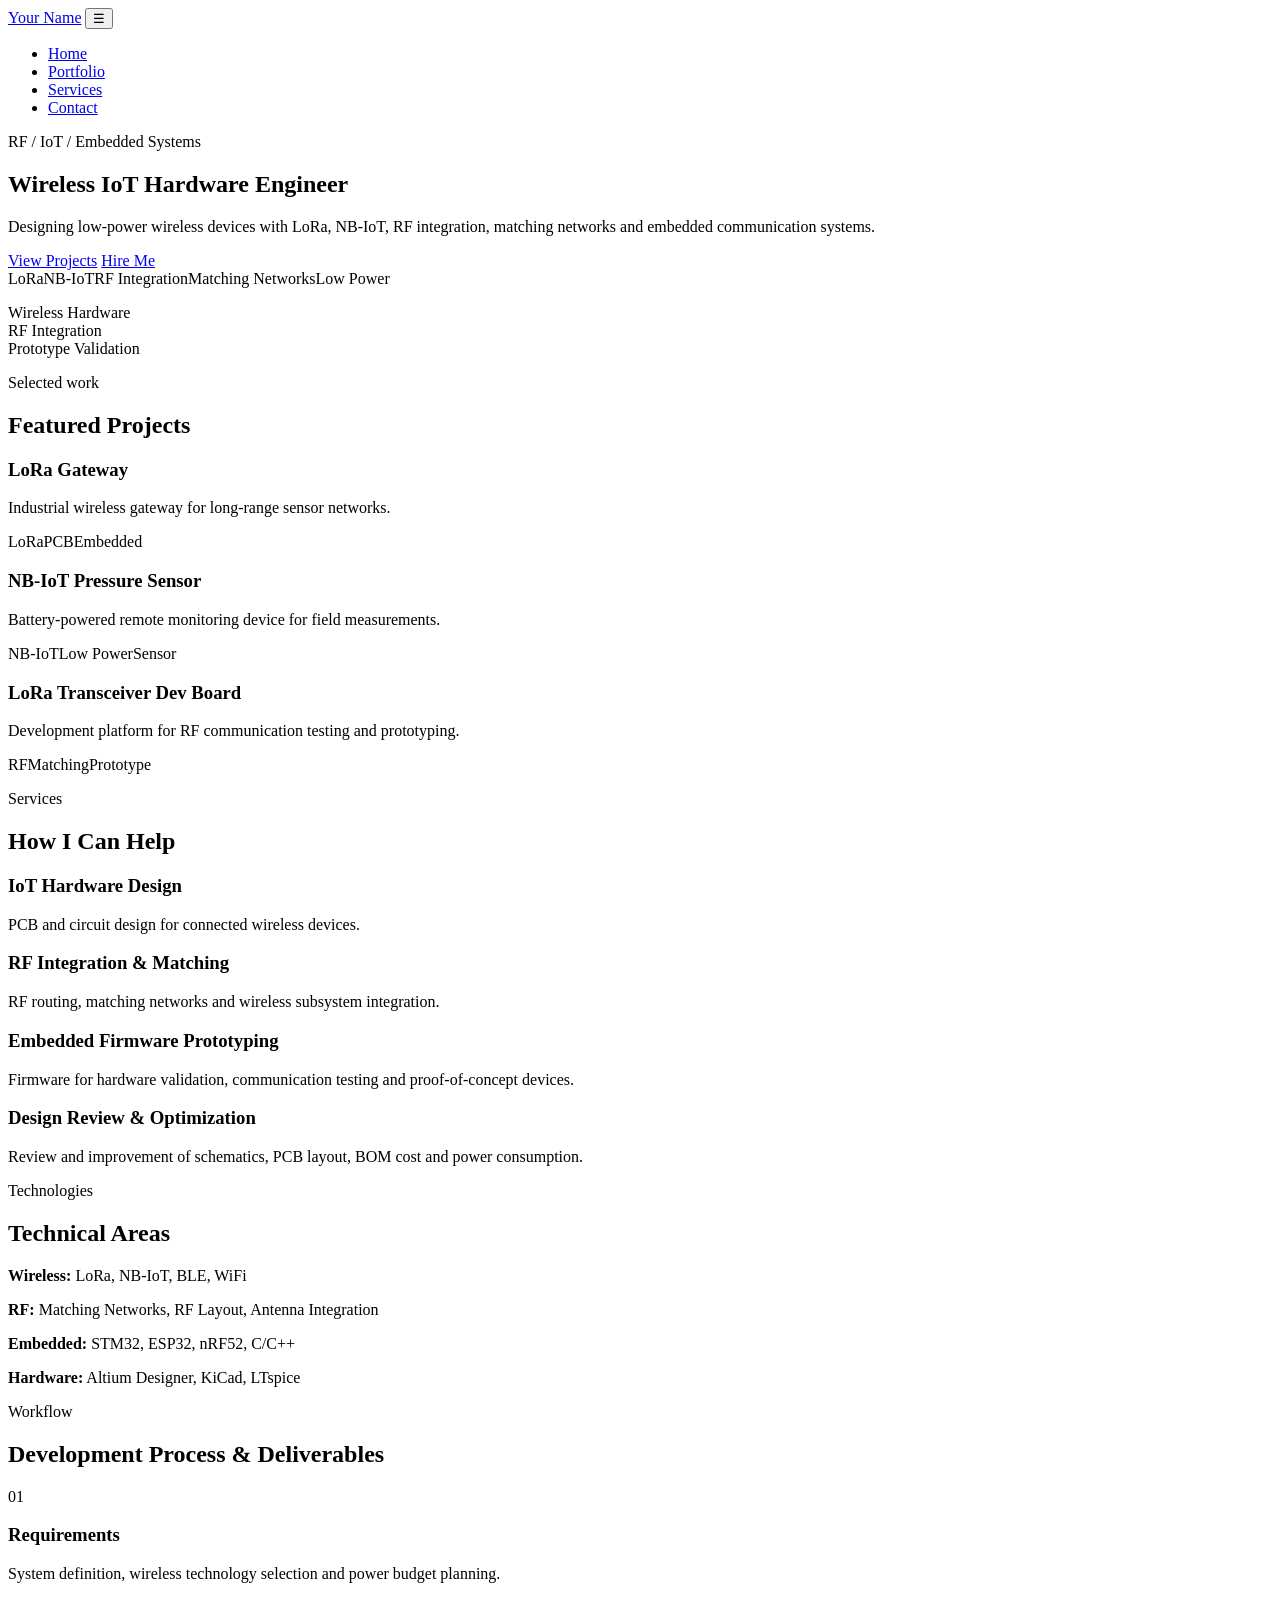
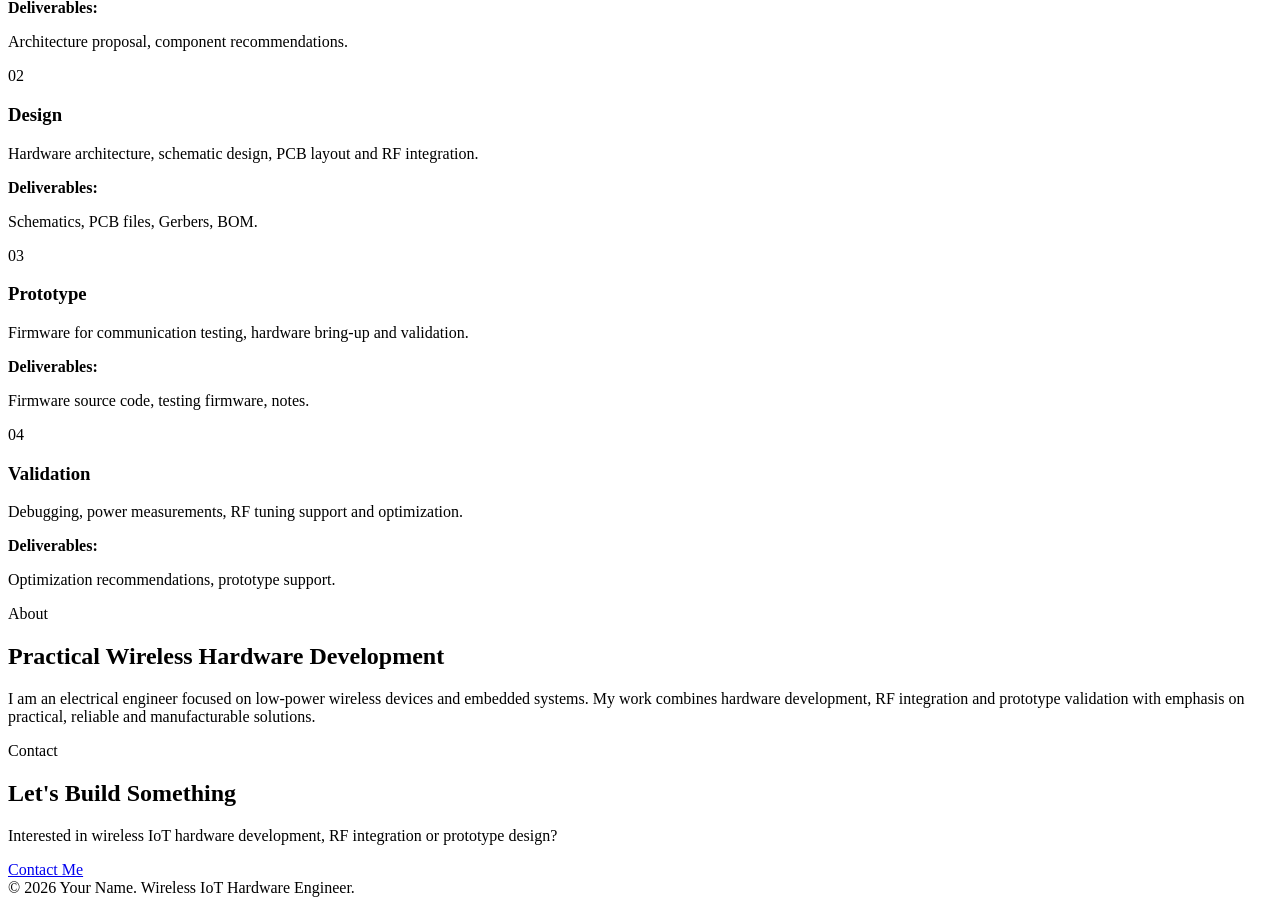
==== commit 9d706242: "Add files via upload" ====
--- a/index.html
+++ b/index.html
@@ -1,382 +1,148 @@
-<!doctype html>
-<html lang="hr">
+<!DOCTYPE html>
+<html lang="en">
 <head>
-  <meta charset="utf-8" />
-  <meta name="viewport" content="width=device-width, initial-scale=1" />
-  <title>LoRaWAN Gateway | Engineering Sample</title>
-  <meta name="description" content="Industrial LoRaWAN Gateway (EU868) — Engineering Sample (ES). Preliminary specifications subject to change." />
-  <link rel="stylesheet" href="styles.css" />
+  <meta charset="UTF-8" />
+  <meta name="viewport" content="width=device-width, initial-scale=1.0" />
+  <title>Wireless IoT Hardware Engineer</title>
+  <meta name="description" content="Minimal technical portfolio for a wireless IoT hardware engineer specializing in LoRa, NB-IoT, RF integration and low-power devices." />
+  <link rel="stylesheet" href="css/style.css" />
 </head>
 <body>
-  <header class="site-header" id="top">
-    <div class="container header-inner">
-      <a class="brand" href="#top" aria-label="Početna">
-        <span class="brand-mark">GW</span>
-        <span class="brand-text">LoRaWAN Gateway</span>
-      </a>
-
-      <nav class="nav">
-        <a href="#specs">Specifikacije</a>
-        <a href="#status">Verified / Planned</a>
-        <a href="#usecases">Use-cases</a>
-        <a href="#contact" class="nav-cta">Kontakt</a>
-      </nav>
-
-      <button class="nav-toggle" id="navToggle" aria-label="Otvori izbornik" aria-expanded="false">
-        <span></span><span></span><span></span>
-      </button>
-    </div>
-
-    <div class="nav-mobile" id="navMobile" hidden>
-      <a href="#specs">Specifikacije</a>
-      <a href="#status">Verified / Planned</a>
-      <a href="#usecases">Use-cases</a>
-      <a href="#contact">Kontakt</a>
-    </div>
+  <header class="site-header">
+    <nav class="navbar container">
+      <a href="index.html" class="logo">Your Name</a>
+      <button class="nav-toggle" aria-label="Open navigation" aria-expanded="false">☰</button>
+      <ul class="nav-menu">
+        <li><a href="index.html">Home</a></li>
+        <li><a href="portfolio.html">Portfolio</a></li>
+        <li><a href="services.html">Services</a></li>
+        <li><a href="contact.html" class="nav-cta">Contact</a></li>
+      </ul>
+    </nav>
   </header>
 
   <main>
-    <!-- HERO -->
-    <section class="hero">
+    <section class="hero section">
       <div class="container hero-grid">
-        <div class="hero-copy">
-          <div class="badges">
-            <span class="badge badge-es" title="Engineering Sample">Engineering Sample (ES)</span>
-            <span class="badge badge-prelim" title="Preliminary specifications">Preliminary Specs</span>
+        <div>
+          <p class="eyebrow">RF / IoT / Embedded Systems</p>
+          <h1>Wireless IoT Hardware Engineer</h1>
+          <p class="hero-text">Designing low-power wireless devices with LoRa, NB-IoT, RF integration, matching networks and embedded communication systems.</p>
+          <div class="button-row">
+            <a href="portfolio.html" class="btn btn-primary">View Projects</a>
+            <a href="contact.html" class="btn btn-secondary">Hire Me</a>
           </div>
-
-          <h1>Industrial LoRaWAN Gateway za EU868<br/>s dijagnostikom napajanja i auto-recoveryjem</h1>
-
-          <p class="lead">
-            Razvojna verzija (ES) namijenjena ranoj validaciji na terenu, pilotima i partnerstvima.
-            Specifikacije su <strong>preliminarne</strong> i mogu se promijeniti prije produkcije.
-          </p>
-
-          <div class="hero-actions">
-            <a class="btn btn-primary" href="#contact">Zatraži early access</a>
-            <a class="btn btn-secondary" href="#specs">Pogledaj specifikacije</a>
-          </div>
-
-          <div class="disclaimer">
-            <strong>Napomena:</strong> Ova stranica prikazuje “target / up to” vrijednosti. Finalne brojke ovise o
-            konfiguraciji (antena, kućište, napajanje, termalno) i završnoj verifikaciji (testovi + certifikacije).
+          <div class="tags">
+            <span>LoRa</span><span>NB-IoT</span><span>RF Integration</span><span>Matching Networks</span><span>Low Power</span>
           </div>
         </div>
-
-        <div class="hero-card">
-          <div class="card">
-            <div class="card-header">
-              <h2>ES status</h2>
-              <span class="pill">v0.x</span>
-            </div>
-
-            <ul class="key-points">
-              <li>
-                <span class="dot dot-ok"></span>
-                SX1303 koncentrator + RPi4 host
-              </li>
-              <li>
-                <span class="dot dot-ok"></span>
-                EU868 fokus
-              </li>
-              <li>
-                <span class="dot dot-ok"></span>
-                FineTimestamp: geolocation-ready (TDoA)
-              </li>
-              <li>
-                <span class="dot dot-ok"></span>
-                Power Quality telemetry + korelacija reset/packet loss
-              </li>
-              <li>
-                <span class="dot dot-warn"></span>
-                Kućište / IP rating: target (TBD)
-              </li>
-              <li>
-                <span class="dot dot-warn"></span>
-                Certifikati: roadmap (CE/RED)
-              </li>
-            </ul>
-
-            <div class="card-footer">
-              <a class="link" href="#status">Što je verified, a što planned →</a>
-            </div>
-          </div>
+        <div class="technical-card" aria-hidden="true">
+          <div class="circuit-line"></div>
+          <div class="circuit-dot dot-a"></div>
+          <div class="circuit-dot dot-b"></div>
+          <div class="circuit-dot dot-c"></div>
+          <p>Wireless Hardware<br />RF Integration<br />Prototype Validation</p>
         </div>
       </div>
     </section>
 
-    <!-- SPECS -->
-    <section class="section" id="specs">
+    <section class="section">
       <div class="container">
-        <div class="section-title">
-          <h2>Preliminary specifikacije (web-ready)</h2>
-          <p>
-            Ovdje su brojke napisane tako da su obranjive: koristimo <strong>“up to / designed for / target”</strong>.
-          </p>
+        <div class="section-heading">
+          <p class="eyebrow">Selected work</p>
+          <h2>Featured Projects</h2>
         </div>
-
-        <div class="spec-controls">
-          <div class="toggle-group" role="group" aria-label="Prikaz specifikacija">
-            <button class="toggle-btn is-active" data-spec-view="mixed" type="button">Mixed</button>
-            <button class="toggle-btn" data-spec-view="verified" type="button">Verified</button>
-            <button class="toggle-btn" data-spec-view="planned" type="button">Planned</button>
-          </div>
-          <div class="small-note">
-            “Verified” = realno implementirano / poznato iz dizajna. “Planned” = roadmap / target.
-          </div>
-        </div>
-
-        <div class="spec-grid" id="specGrid">
-          <!-- Radio -->
-          <article class="spec-card" data-status="verified">
-            <h3>Radio & LoRaWAN</h3>
-            <ul>
-              <li><strong>Concentrator:</strong> Semtech SX1303 (multi-channel)</li>
-              <li><strong>Region:</strong> EU868</li>
-              <li><strong>Channels:</strong> 8× uplink multi-SF + 1× downlink</li>
-              <li><strong>SF/BW:</strong> SF7–SF12, 125/250/500 kHz</li>
-              <li><strong>Timestamp:</strong> FineTimestamp (geolocation-ready)</li>
-            </ul>
-            <div class="chip chip-verified">Verified</div>
+        <div class="card-grid three">
+          <article class="card">
+            <h3>LoRa Gateway</h3>
+            <p>Industrial wireless gateway for long-range sensor networks.</p>
+            <div class="tags small"><span>LoRa</span><span>PCB</span><span>Embedded</span></div>
           </article>
-
-          <article class="spec-card" data-status="mixed">
-            <h3>RF performanse (target)</h3>
-            <ul>
-              <li><strong>RX sensitivity:</strong> up to −140 dBm (conducted, SF12/125 kHz)</li>
-              <li><strong>Real-world (antenna):</strong> tipično −135 do −138 dBm (ovisno o RF dizajnu)</li>
-              <li><strong>TX power:</strong> up to +27 dBm conducted (EU EIRP limit konfigurabilan)</li>
-            </ul>
-            <div class="chip chip-mixed">Preliminary</div>
+          <article class="card">
+            <h3>NB-IoT Pressure Sensor</h3>
+            <p>Battery-powered remote monitoring device for field measurements.</p>
+            <div class="tags small"><span>NB-IoT</span><span>Low Power</span><span>Sensor</span></div>
           </article>
-
-          <!-- Platform -->
-          <article class="spec-card" data-status="verified">
-            <h3>Platforma</h3>
-            <ul>
-              <li><strong>Host:</strong> Raspberry Pi 4 class SBC</li>
-              <li><strong>CPU:</strong> Quad-core ARM Cortex-A72</li>
-              <li><strong>RAM:</strong> 2–8 GB (SKU)</li>
-              <li><strong>Storage:</strong> microSD (ES), eMMC planned</li>
-            </ul>
-            <div class="chip chip-verified">Verified</div>
-          </article>
-
-          <!-- Backhaul -->
-          <article class="spec-card" data-status="mixed">
-            <h3>Povezivost</h3>
-            <ul>
-              <li><strong>Ethernet:</strong> Gigabit</li>
-              <li><strong>Wi-Fi:</strong> planned (SKU)</li>
-              <li><strong>LTE/4G:</strong> planned (SKU)</li>
-              <li><strong>VPN:</strong> planned (WireGuard/OpenVPN)</li>
-            </ul>
-            <div class="chip chip-mixed">Mixed</div>
-          </article>
-
-          <!-- Reliability -->
-          <article class="spec-card" data-status="verified">
-            <h3>Pouzdanost & dijagnostika</h3>
-            <ul>
-              <li><strong>Watchdogs & auto-recover:</strong> dizajnirano za minimalni downtime</li>
-              <li><strong>Power Quality telemetry:</strong> praćenje napona + brownout signalizacija</li>
-              <li><strong>Korelacija:</strong> power events ↔ reset ↔ packet loss</li>
-            </ul>
-            <div class="chip chip-verified">Verified</div>
-          </article>
-
-          <article class="spec-card" data-status="planned">
-            <h3>Kućište & okoliš</h3>
-            <ul>
-              <li><strong>Ingress protection:</strong> target IP65 / IP67</li>
-              <li><strong>Operating temp:</strong> target −20°C do +60°C</li>
-              <li><strong>Mounting:</strong> wall / pole mount</li>
-            </ul>
-            <div class="chip chip-planned">Planned</div>
-          </article>
-
-          <article class="spec-card" data-status="mixed">
-            <h3>Potrošnja (target)</h3>
-            <ul>
-              <li><strong>Idle:</strong> ~3–4 W</li>
-              <li><strong>Typical:</strong> ~5–6 W</li>
-              <li><strong>Peak:</strong> ~7–8 W</li>
-            </ul>
-            <div class="chip chip-mixed">Preliminary</div>
-          </article>
-
-          <article class="spec-card" data-status="planned">
-            <h3>Sigurnost</h3>
-            <ul>
-              <li><strong>TLS:</strong> planned</li>
-              <li><strong>Signed updates:</strong> planned</li>
-              <li><strong>TPM / Secure Element:</strong> optional planned</li>
-              <li><strong>Secure boot:</strong> planned</li>
-            </ul>
-            <div class="chip chip-planned">Planned</div>
-          </article>
-
-          <article class="spec-card" data-status="planned">
-            <h3>Certifikacije</h3>
-            <ul>
-              <li><strong>CE / RED (EU):</strong> roadmap</li>
-              <li><strong>RoHS / REACH:</strong> roadmap</li>
-              <li><strong>FCC/IC/UKCA:</strong> planned (global SKUs)</li>
-            </ul>
-            <div class="chip chip-planned">Roadmap</div>
-          </article>
-        </div>
-
-        <div class="legal-box">
-          <h3>Preliminary / ES disclaimer (kratko, ali pokriva te)</h3>
-          <p>
-            Ovaj proizvod je u fazi <strong>Engineering Sample (ES)</strong>. Sve specifikacije na ovoj stranici su
-            <strong>preliminarne</strong> i podložne promjenama prije finalne proizvodnje. Neke značajke su
-            navedene kao <strong>planned</strong> i nisu dostupne u ES verziji.
-          </p>
-        </div>
-      </div>
-    </section>
-
-    <!-- VERIFIED vs PLANNED -->
-    <section class="section alt" id="status">
-      <div class="container">
-        <div class="section-title">
-          <h2>Verified vs Planned</h2>
-          <p>Ovo je bitno da kupac odmah vidi što je činjenica, a što roadmap.</p>
-        </div>
-
-        <div class="two-col">
-          <div class="panel">
-            <h3>Verified (ES danas)</h3>
-            <ul class="checklist">
-              <li>SX1303 koncentrator + multi-channel LoRaWAN</li>
-              <li>EU868 fokus</li>
-              <li>RPi4 host platforma</li>
-              <li>FineTimestamp podrška (geolocation-ready)</li>
-              <li>Power Quality telemetry + korelacija reset/packet loss</li>
-              <li>Remote metrics/logging (osnovno)</li>
-            </ul>
-          </div>
-
-          <div class="panel">
-            <h3>Planned (roadmap)</h3>
-            <ul class="checklist">
-              <li>IP65/IP67 industrijsko kućište (final test)</li>
-              <li>CE/RED certifikacije</li>
-              <li>LTE/4G SKU</li>
-              <li>WireGuard VPN</li>
-              <li>Signed OTA + rollback</li>
-              <li>TPM / Secure Element</li>
-            </ul>
-          </div>
-        </div>
-
-        <div class="callout">
-          <strong>Zašto ovo radimo?</strong>
-          ES omogućuje pilot instalacije i partnerstva bez lažnih tvrdnji. Dobiješ leadove, feedback i realne terenske podatke,
-          a specifikacije se zaključavaju kroz verifikaciju.
-        </div>
-      </div>
-    </section>
-
-    <!-- USE CASES -->
-    <section class="section" id="usecases">
-      <div class="container">
-        <div class="section-title">
-          <h2>Tipični use-cases</h2>
-          <p>Ovo je čista prodaja — kupci se prepoznaju u scenariju.</p>
-        </div>
-
-        <div class="cards">
-          <article class="mini-card">
-            <h3>Industrijski monitoring</h3>
-            <p>IoT senzori za strojeve, hale, energiju. Bitno: uptime + remote dijagnostika.</p>
-          </article>
-          <article class="mini-card">
-            <h3>Smart city</h3>
-            <p>Parking, otpad, javna rasvjeta. Bitno: masovni deployment + operativni trošak.</p>
-          </article>
-          <article class="mini-card">
-            <h3>Geolocation / TDoA</h3>
-            <p>Praćenje uređaja bez GNSS-a. Bitno: timestamping kvaliteta + backend spremnost.</p>
+          <article class="card">
+            <h3>LoRa Transceiver Dev Board</h3>
+            <p>Development platform for RF communication testing and prototyping.</p>
+            <div class="tags small"><span>RF</span><span>Matching</span><span>Prototype</span></div>
           </article>
         </div>
       </div>
     </section>
 
-    <!-- CONTACT -->
-    <section class="section alt" id="contact">
+    <section class="section muted">
       <div class="container">
-        <div class="section-title">
-          <h2>Kontakt / Early Access</h2>
-          <p>Pošalji upit i opiši cilj (pilot, količine, okruženje). Forma je “frontend-only”.</p>
+        <div class="section-heading">
+          <p class="eyebrow">Services</p>
+          <h2>How I Can Help</h2>
         </div>
+        <div class="card-grid four">
+          <article class="card"><h3>IoT Hardware Design</h3><p>PCB and circuit design for connected wireless devices.</p></article>
+          <article class="card"><h3>RF Integration & Matching</h3><p>RF routing, matching networks and wireless subsystem integration.</p></article>
+          <article class="card"><h3>Embedded Firmware Prototyping</h3><p>Firmware for hardware validation, communication testing and proof-of-concept devices.</p></article>
+          <article class="card"><h3>Design Review & Optimization</h3><p>Review and improvement of schematics, PCB layout, BOM cost and power consumption.</p></article>
+        </div>
+      </div>
+    </section>
 
-        <div class="contact-grid">
-          <div class="contact-card">
-            <h3>Što dobiješ u ES fazi</h3>
-            <ul class="checklist">
-              <li>Rani pristup hardveru</li>
-              <li>Direktan feedback loop (feature requests)</li>
-              <li>Prioritet na roadmap-u za tvoje potrebe</li>
-              <li>Podrška za integraciju (LNS / platforma)</li>
-            </ul>
-            <div class="note">
-              <strong>Napomena:</strong> Ako ti treba “certified + IP67” odmah, to je produkcijski SKU, ne ES.
-            </div>
-          </div>
+    <section class="section">
+      <div class="container split">
+        <div>
+          <p class="eyebrow">Technologies</p>
+          <h2>Technical Areas</h2>
+        </div>
+        <div class="tech-list">
+          <p><strong>Wireless:</strong> LoRa, NB-IoT, BLE, WiFi</p>
+          <p><strong>RF:</strong> Matching Networks, RF Layout, Antenna Integration</p>
+          <p><strong>Embedded:</strong> STM32, ESP32, nRF52, C/C++</p>
+          <p><strong>Hardware:</strong> Altium Designer, KiCad, LTspice</p>
+        </div>
+      </div>
+    </section>
 
-          <form class="form" id="contactForm" novalidate>
-            <label>
-              Ime i prezime
-              <input type="text" name="name" autocomplete="name" required minlength="2" />
-            </label>
+    <section class="section muted">
+      <div class="container">
+        <div class="section-heading">
+          <p class="eyebrow">Workflow</p>
+          <h2>Development Process & Deliverables</h2>
+        </div>
+        <div class="timeline">
+          <div class="step"><span>01</span><h3>Requirements</h3><p>System definition, wireless technology selection and power budget planning.</p><strong>Deliverables:</strong><p>Architecture proposal, component recommendations.</p></div>
+          <div class="step"><span>02</span><h3>Design</h3><p>Hardware architecture, schematic design, PCB layout and RF integration.</p><strong>Deliverables:</strong><p>Schematics, PCB files, Gerbers, BOM.</p></div>
+          <div class="step"><span>03</span><h3>Prototype</h3><p>Firmware for communication testing, hardware bring-up and validation.</p><strong>Deliverables:</strong><p>Firmware source code, testing firmware, notes.</p></div>
+          <div class="step"><span>04</span><h3>Validation</h3><p>Debugging, power measurements, RF tuning support and optimization.</p><strong>Deliverables:</strong><p>Optimization recommendations, prototype support.</p></div>
+        </div>
+      </div>
+    </section>
 
-            <label>
-              Email
-              <input type="email" name="email" autocomplete="email" required />
-            </label>
+    <section class="section">
+      <div class="container split">
+        <div>
+          <p class="eyebrow">About</p>
+          <h2>Practical Wireless Hardware Development</h2>
+        </div>
+        <p class="large-text">I am an electrical engineer focused on low-power wireless devices and embedded systems. My work combines hardware development, RF integration and prototype validation with emphasis on practical, reliable and manufacturable solutions.</p>
+      </div>
+    </section>
 
-            <label>
-              Tvrtka (opcionalno)
-              <input type="text" name="company" autocomplete="organization" />
-            </label>
-
-            <label>
-              Poruka (pilot okruženje, količine, timeline)
-              <textarea name="message" rows="5" required minlength="10"></textarea>
-            </label>
-
-            <div class="form-row">
-              <label class="checkbox">
-                <input type="checkbox" name="ack" required />
-                <span>Razumijem da je ovo Engineering Sample i da su specifikacije preliminarne.</span>
-              </label>
-            </div>
-
-            <button class="btn btn-primary" type="submit">Pošalji upit</button>
-            <p class="form-hint" id="formHint" role="status" aria-live="polite"></p>
-          </form>
+    <section class="section contact-band">
+      <div class="container split">
+        <div>
+          <p class="eyebrow">Contact</p>
+          <h2>Let's Build Something</h2>
+          <p>Interested in wireless IoT hardware development, RF integration or prototype design?</p>
         </div>
+        <a href="contact.html" class="btn btn-primary">Contact Me</a>
       </div>
     </section>
   </main>
 
-  <footer class="footer">
-    <div class="container footer-inner">
-      <div>
-        <div class="footer-brand">LoRaWAN Gateway</div>
-        <div class="footer-sub">Engineering Sample (ES) — Preliminary Specs</div>
-      </div>
-      <div class="footer-links">
-        <a href="#top">Top</a>
-        <a href="#specs">Spec</a>
-        <a href="#contact">Kontakt</a>
-      </div>
-    </div>
+  <footer class="site-footer">
+    <div class="container">© 2026 Your Name. Wireless IoT Hardware Engineer.</div>
   </footer>
 
-  <script src="app.js"></script>
+  <script src="js/main.js"></script>
 </body>
 </html>
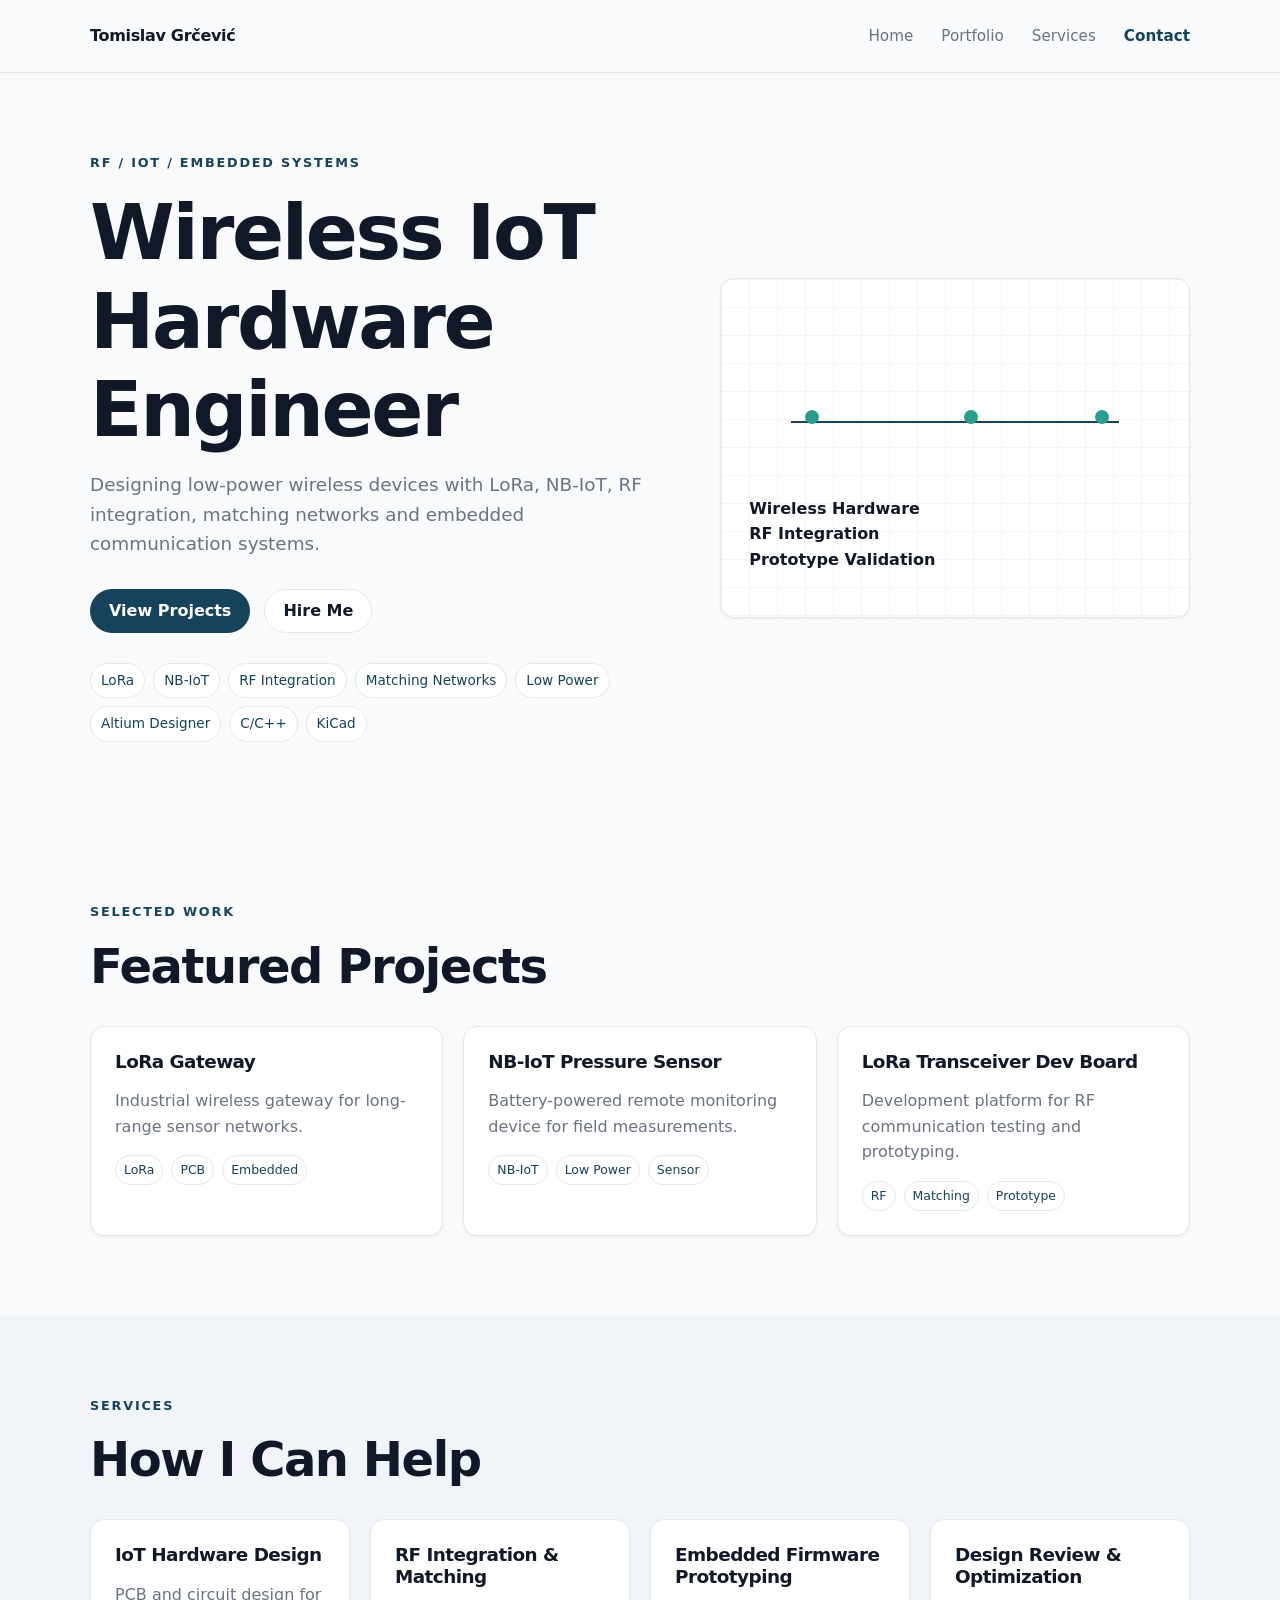
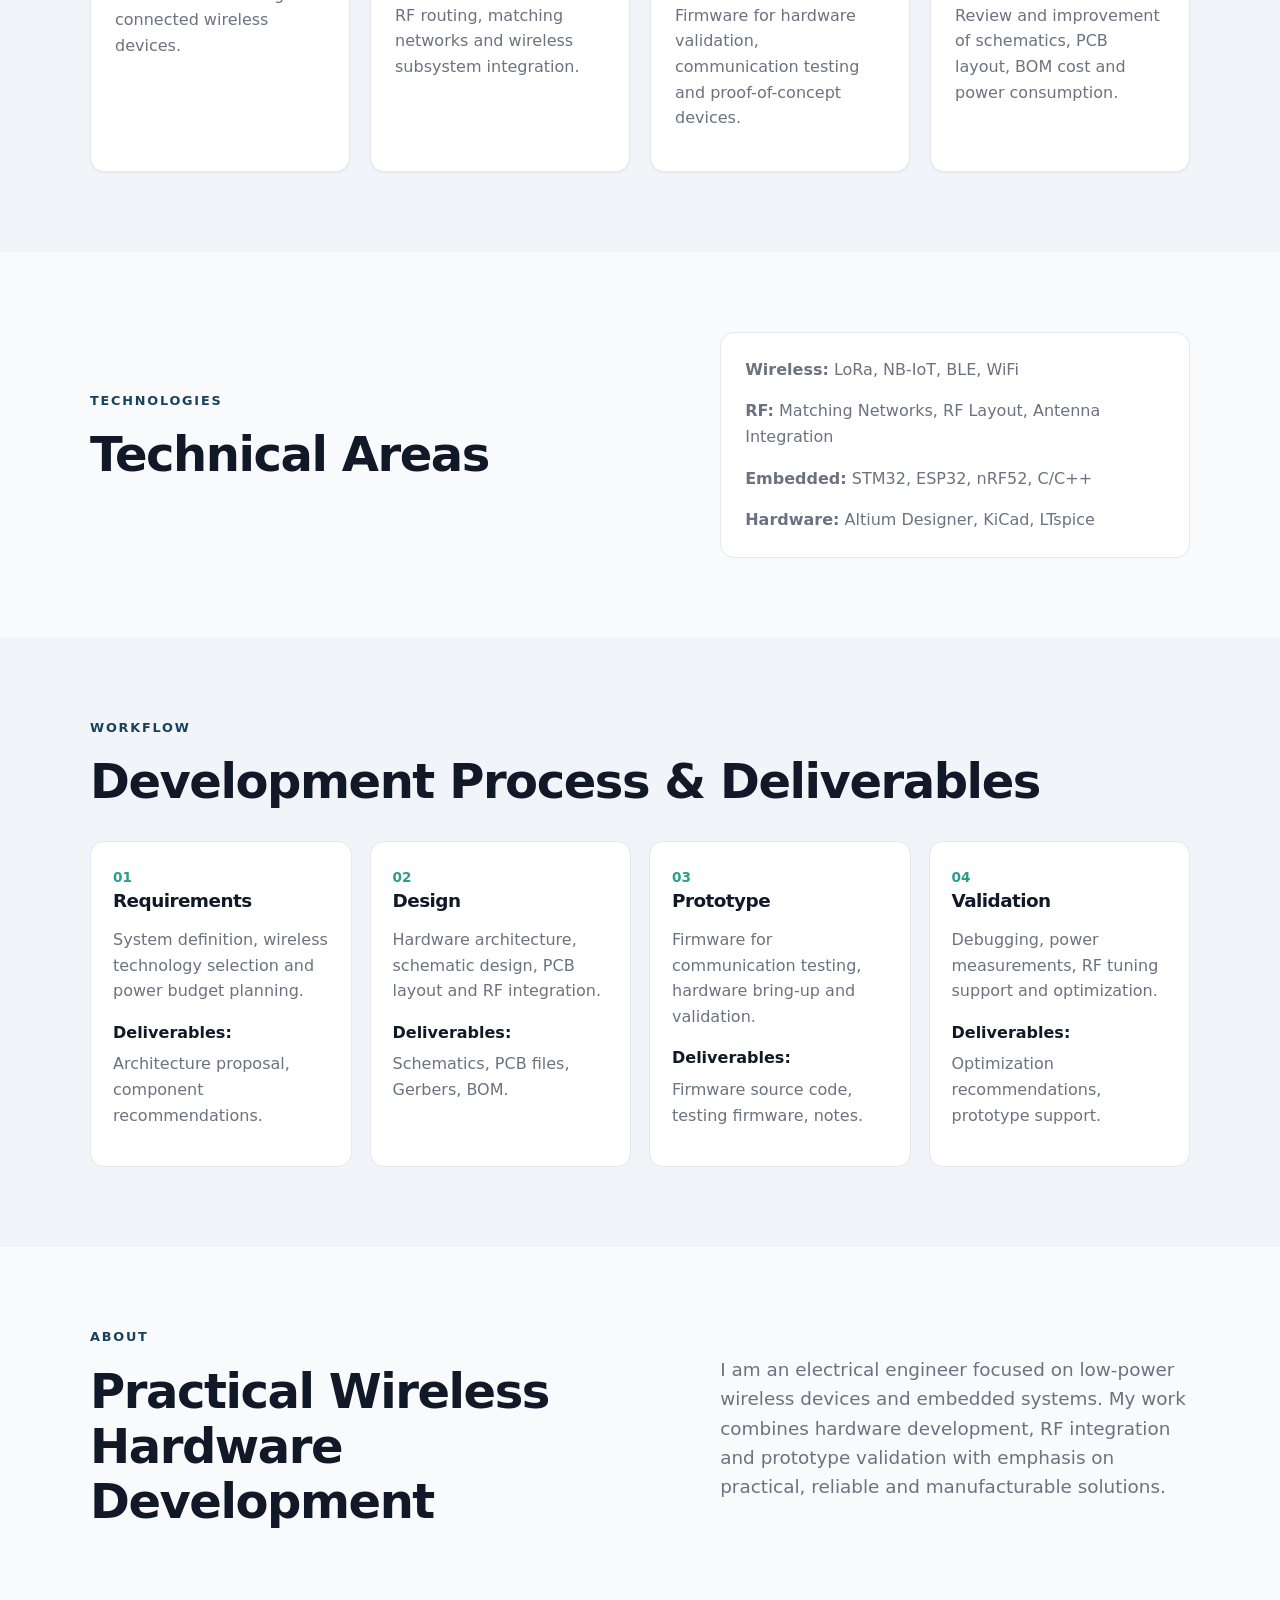
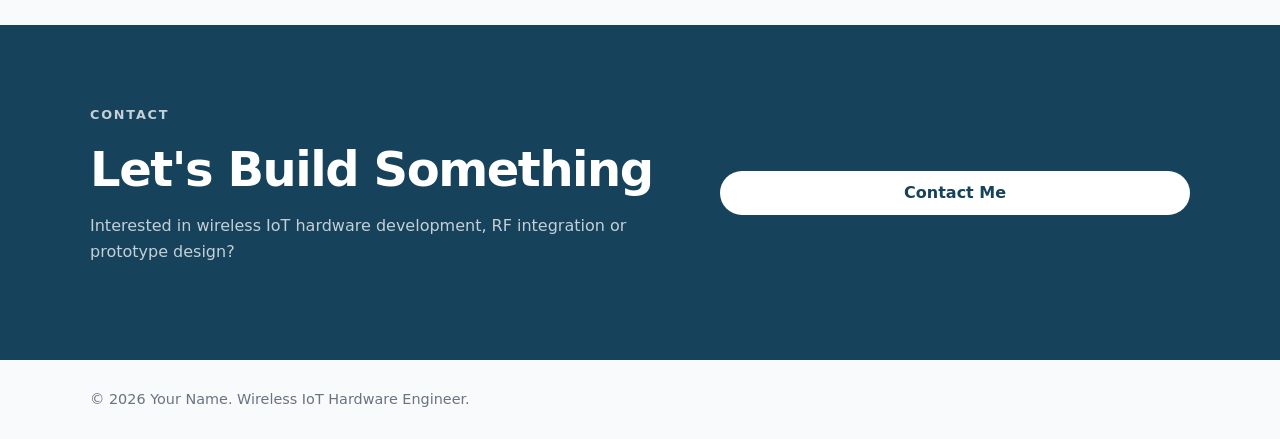
==== commit 3ee2ece7: "Update index.html" ====
--- a/index.html
+++ b/index.html
@@ -10,7 +10,7 @@
 <body>
   <header class="site-header">
     <nav class="navbar container">
-      <a href="index.html" class="logo">Your Name</a>
+      <a href="index.html" class="logo">Tomislav Grčević</a>
       <button class="nav-toggle" aria-label="Open navigation" aria-expanded="false">☰</button>
       <ul class="nav-menu">
         <li><a href="index.html">Home</a></li>
@@ -33,7 +33,7 @@
             <a href="contact.html" class="btn btn-secondary">Hire Me</a>
           </div>
           <div class="tags">
-            <span>LoRa</span><span>NB-IoT</span><span>RF Integration</span><span>Matching Networks</span><span>Low Power</span>
+            <span>LoRa</span><span>NB-IoT</span><span>RF Integration</span><span>Matching Networks</span><span>Low Power</span><span>Altium Designer</span><span>C/C++</span><span>KiCad</span>
           </div>
         </div>
         <div class="technical-card" aria-hidden="true">
--- a/css/style.css
+++ b/css/style.css
@@ -0,0 +1,108 @@
+:root {
+  --bg: #f8fafc;
+  --surface: #ffffff;
+  --text: #111827;
+  --muted: #6b7280;
+  --line: #e5e7eb;
+  --primary: #16425b;
+  --accent: #2a9d8f;
+  --radius: 14px;
+  --shadow: 0 1px 3px rgba(0, 0, 0, 0.05);
+}
+
+* { box-sizing: border-box; }
+html { scroll-behavior: smooth; }
+body {
+  margin: 0;
+  font-family: Inter, system-ui, -apple-system, BlinkMacSystemFont, "Segoe UI", sans-serif;
+  background: var(--bg);
+  color: var(--text);
+  line-height: 1.6;
+}
+
+a { color: inherit; text-decoration: none; }
+.container { width: min(1100px, calc(100% - 40px)); margin: 0 auto; }
+.section { padding: 80px 0; }
+.muted { background: #f1f5f9; }
+
+.site-header {
+  position: sticky;
+  top: 0;
+  z-index: 10;
+  background: rgba(248, 250, 252, 0.9);
+  backdrop-filter: blur(12px);
+  border-bottom: 1px solid var(--line);
+}
+.navbar { height: 72px; display: flex; align-items: center; justify-content: space-between; }
+.logo { font-weight: 700; letter-spacing: -0.02em; }
+.nav-menu { list-style: none; display: flex; align-items: center; gap: 28px; margin: 0; padding: 0; color: var(--muted); font-size: 0.95rem; }
+.nav-menu a:hover { color: var(--primary); }
+.nav-cta { color: var(--primary); font-weight: 600; }
+.nav-toggle { display: none; background: none; border: 0; font-size: 1.5rem; }
+
+.hero-grid, .split { display: grid; grid-template-columns: 1.1fr 0.9fr; gap: 56px; align-items: center; }
+h1, h2, h3 { line-height: 1.15; margin: 0 0 16px; letter-spacing: -0.03em; }
+h1 { font-size: clamp(2.6rem, 6vw, 5rem); max-width: 820px; }
+h2 { font-size: clamp(2rem, 4vw, 3rem); }
+h3 { font-size: 1.15rem; }
+p { margin: 0 0 16px; color: var(--muted); }
+.eyebrow { color: var(--primary); font-size: 0.8rem; text-transform: uppercase; letter-spacing: 0.14em; font-weight: 700; }
+.hero-text, .large-text { font-size: 1.15rem; max-width: 650px; }
+
+.button-row { display: flex; gap: 14px; margin: 30px 0; flex-wrap: wrap; }
+.btn { display: inline-flex; align-items: center; justify-content: center; min-height: 44px; padding: 0 18px; border-radius: 999px; font-weight: 700; border: 1px solid transparent; transition: 0.2s ease; }
+.btn-primary { background: var(--primary); color: #fff; }
+.btn-primary:hover { transform: translateY(-2px); box-shadow: var(--shadow); }
+.btn-secondary { border-color: var(--line); background: var(--surface); }
+.btn-secondary:hover { border-color: var(--primary); color: var(--primary); }
+
+.tags { display: flex; flex-wrap: wrap; gap: 8px; }
+.tags span { background: var(--surface); border: 1px solid var(--line); color: var(--primary); padding: 6px 10px; border-radius: 999px; font-size: 0.85rem; }
+.tags.small span { font-size: 0.78rem; padding: 4px 8px; }
+
+.technical-card { min-height: 340px; background: var(--surface); border: 1px solid var(--line); border-radius: var(--radius); position: relative; overflow: hidden; padding: 28px; box-shadow: var(--shadow); display: flex; align-items: flex-end; }
+.technical-card::before { content: ""; position: absolute; inset: 0; background-image: linear-gradient(var(--line) 1px, transparent 1px), linear-gradient(90deg, var(--line) 1px, transparent 1px); background-size: 28px 28px; opacity: 0.45; }
+.technical-card p { position: relative; color: var(--text); font-weight: 700; }
+.circuit-line { position: absolute; width: 70%; height: 2px; background: var(--primary); top: 42%; left: 15%; }
+.circuit-dot { position: absolute; width: 14px; height: 14px; background: var(--accent); border-radius: 50%; }
+.dot-a { top: 39%; left: 18%; } .dot-b { top: 39%; left: 52%; } .dot-c { top: 39%; left: 80%; }
+
+.section-heading { margin-bottom: 32px; }
+.card-grid { display: grid; gap: 20px; }
+.card-grid.three { grid-template-columns: repeat(3, 1fr); }
+.card-grid.four { grid-template-columns: repeat(4, 1fr); }
+.card-grid.two { grid-template-columns: repeat(2, 1fr); }
+.card { background: var(--surface); border: 1px solid var(--line); border-radius: var(--radius); padding: 24px; box-shadow: var(--shadow); transition: 0.2s ease; }
+.card:hover { transform: translateY(-2px); border-color: #cbd5e1; }
+.tech-list { background: var(--surface); border: 1px solid var(--line); border-radius: var(--radius); padding: 24px; }
+.tech-list p:last-child { margin-bottom: 0; }
+
+.timeline { display: grid; grid-template-columns: repeat(4, 1fr); gap: 18px; }
+.step { background: var(--surface); border: 1px solid var(--line); border-radius: var(--radius); padding: 22px; }
+.step span { color: var(--accent); font-weight: 800; font-size: 0.85rem; }
+.step strong { display: block; margin-bottom: 6px; }
+.contact-band { background: var(--primary); color: #fff; }
+.contact-band p, .contact-band .eyebrow { color: rgba(255,255,255,0.75); }
+.contact-band .btn-primary { background: #fff; color: var(--primary); }
+.site-footer { padding: 28px 0; color: var(--muted); font-size: 0.9rem; }
+
+.page-hero { padding-bottom: 40px; }
+.project-list { display: grid; gap: 24px; }
+.project-card { display: grid; grid-template-columns: 280px 1fr; gap: 28px; background: var(--surface); border: 1px solid var(--line); border-radius: var(--radius); padding: 24px; }
+.project-image { min-height: 190px; border-radius: 12px; border: 1px dashed #cbd5e1; display: flex; align-items: center; justify-content: center; color: var(--muted); background: #f8fafc; }
+.service-detail { min-height: 220px; }
+.contact-grid { display: grid; grid-template-columns: 0.85fr 1.15fr; gap: 24px; align-items: start; }
+.contact-form { display: grid; gap: 16px; }
+.contact-form label { display: grid; gap: 6px; font-weight: 700; }
+input, textarea { width: 100%; border: 1px solid var(--line); border-radius: 10px; padding: 12px 14px; font: inherit; background: #fff; }
+input:focus, textarea:focus { outline: 2px solid rgba(42, 157, 143, 0.2); border-color: var(--accent); }
+.form-note { font-size: 0.85rem; margin-bottom: 0; }
+
+@media (max-width: 860px) {
+  .nav-toggle { display: block; }
+  .nav-menu { position: absolute; left: 20px; right: 20px; top: 72px; display: none; flex-direction: column; align-items: flex-start; background: var(--surface); border: 1px solid var(--line); border-radius: var(--radius); padding: 20px; }
+  .nav-menu.open { display: flex; }
+  .hero-grid, .split, .contact-grid, .project-card { grid-template-columns: 1fr; }
+  .card-grid.three, .card-grid.four, .card-grid.two, .timeline { grid-template-columns: 1fr; }
+  .section { padding: 56px 0; }
+}
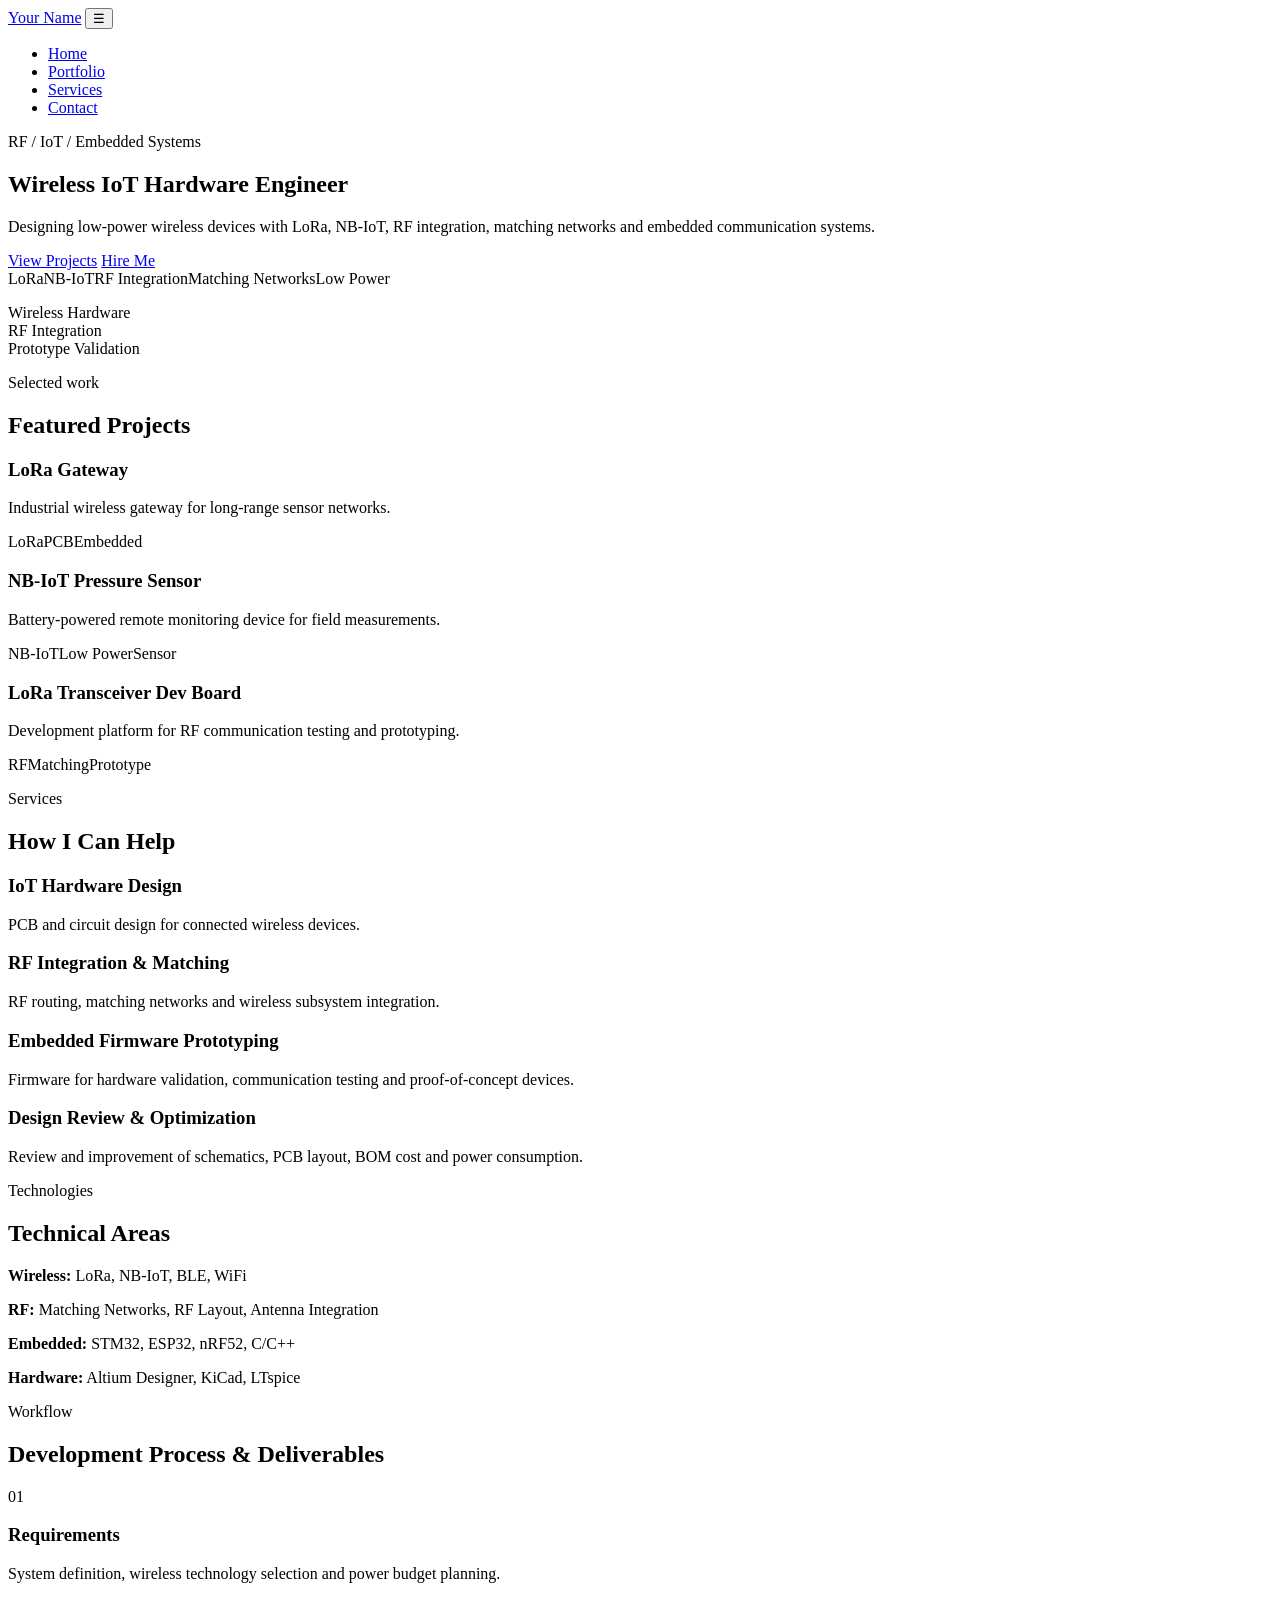
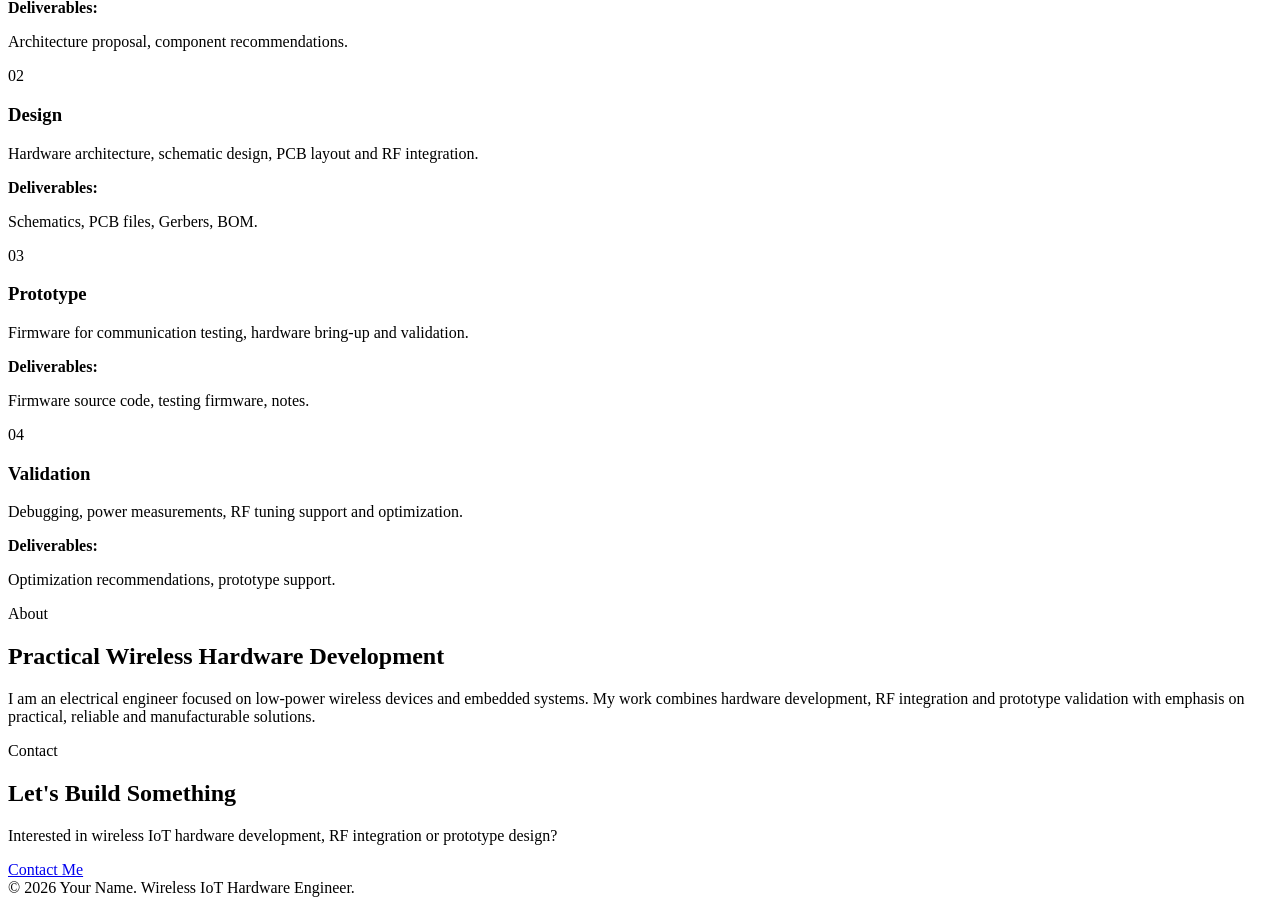
==== commit 84a13fd0: "Add files via upload" ====
--- a/index.html
+++ b/index.html
@@ -10,7 +10,7 @@
 <body>
   <header class="site-header">
     <nav class="navbar container">
-      <a href="index.html" class="logo">Tomislav Grčević</a>
+      <a href="index.html" class="logo">Your Name</a>
       <button class="nav-toggle" aria-label="Open navigation" aria-expanded="false">☰</button>
       <ul class="nav-menu">
         <li><a href="index.html">Home</a></li>
@@ -33,7 +33,7 @@
             <a href="contact.html" class="btn btn-secondary">Hire Me</a>
           </div>
           <div class="tags">
-            <span>LoRa</span><span>NB-IoT</span><span>RF Integration</span><span>Matching Networks</span><span>Low Power</span><span>Altium Designer</span><span>C/C++</span><span>KiCad</span>
+            <span>LoRa</span><span>NB-IoT</span><span>RF Integration</span><span>Matching Networks</span><span>Low Power</span>
           </div>
         </div>
         <div class="technical-card" aria-hidden="true">
